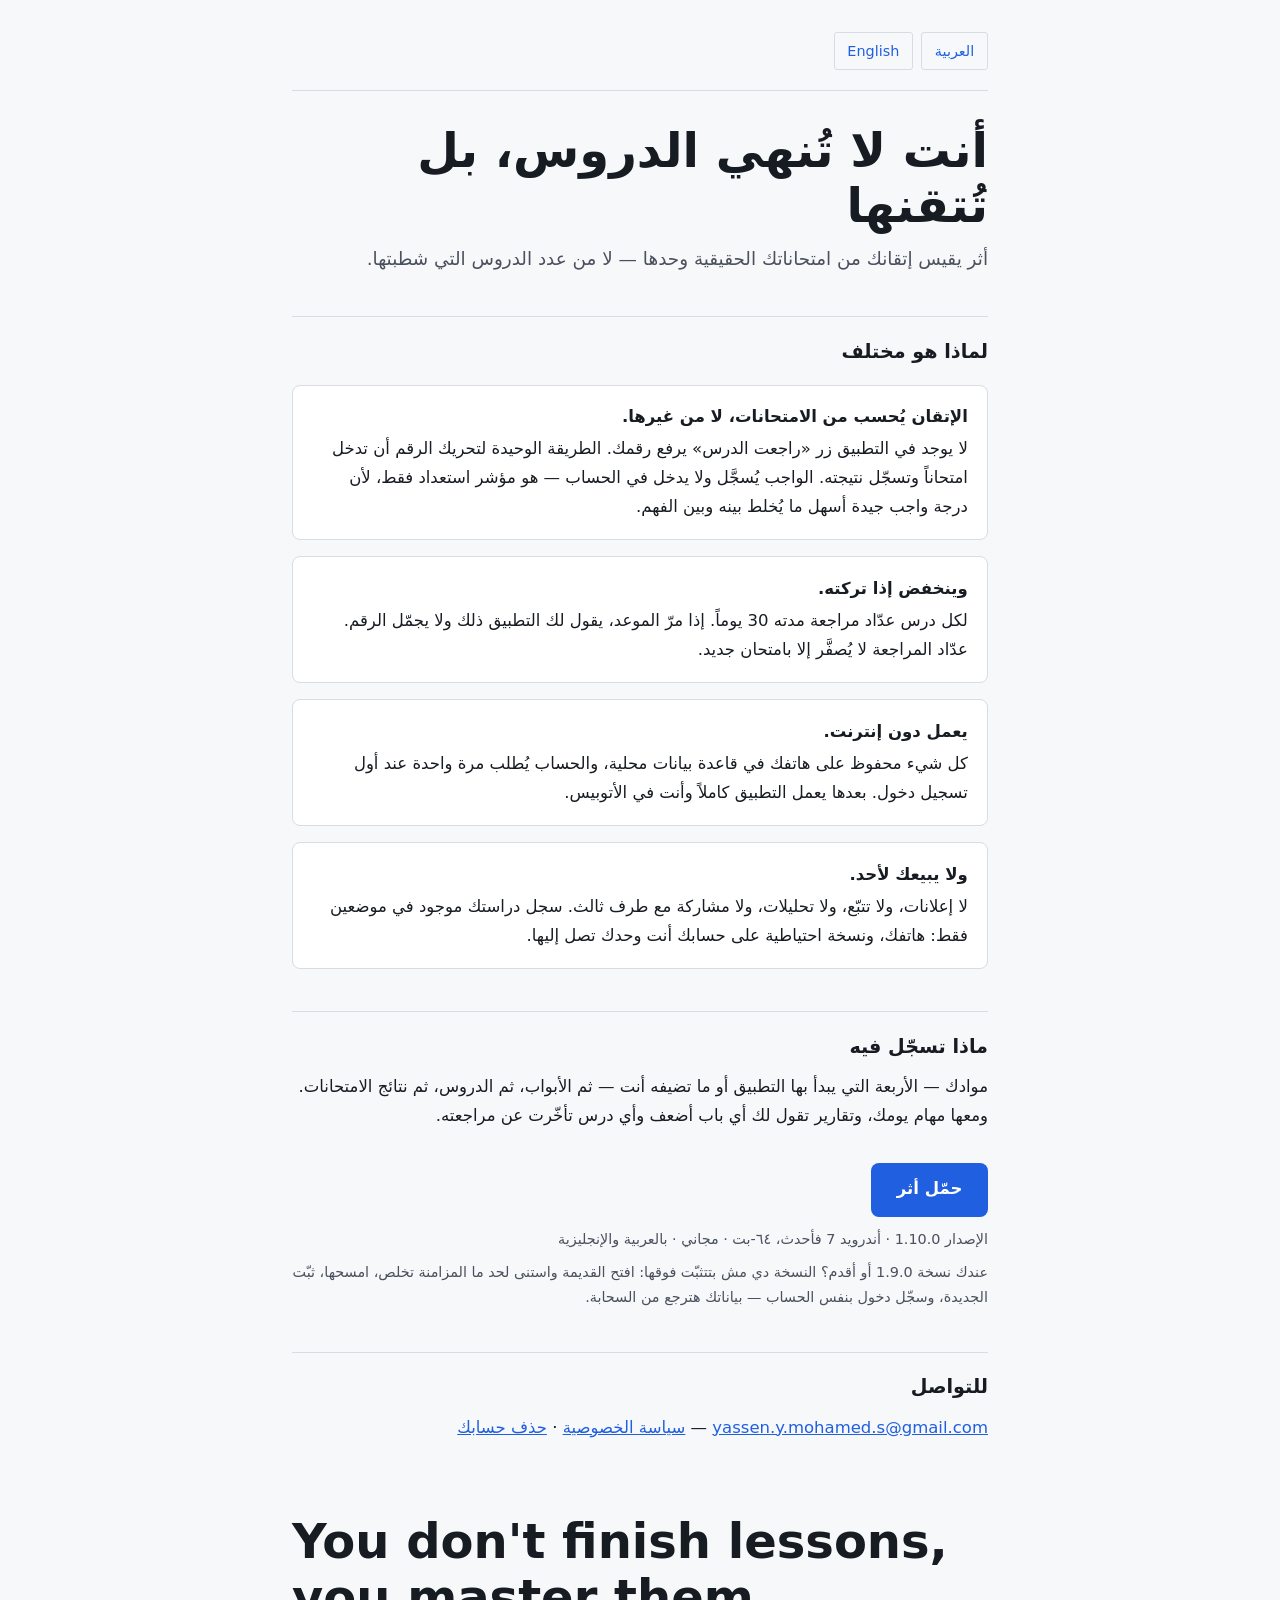
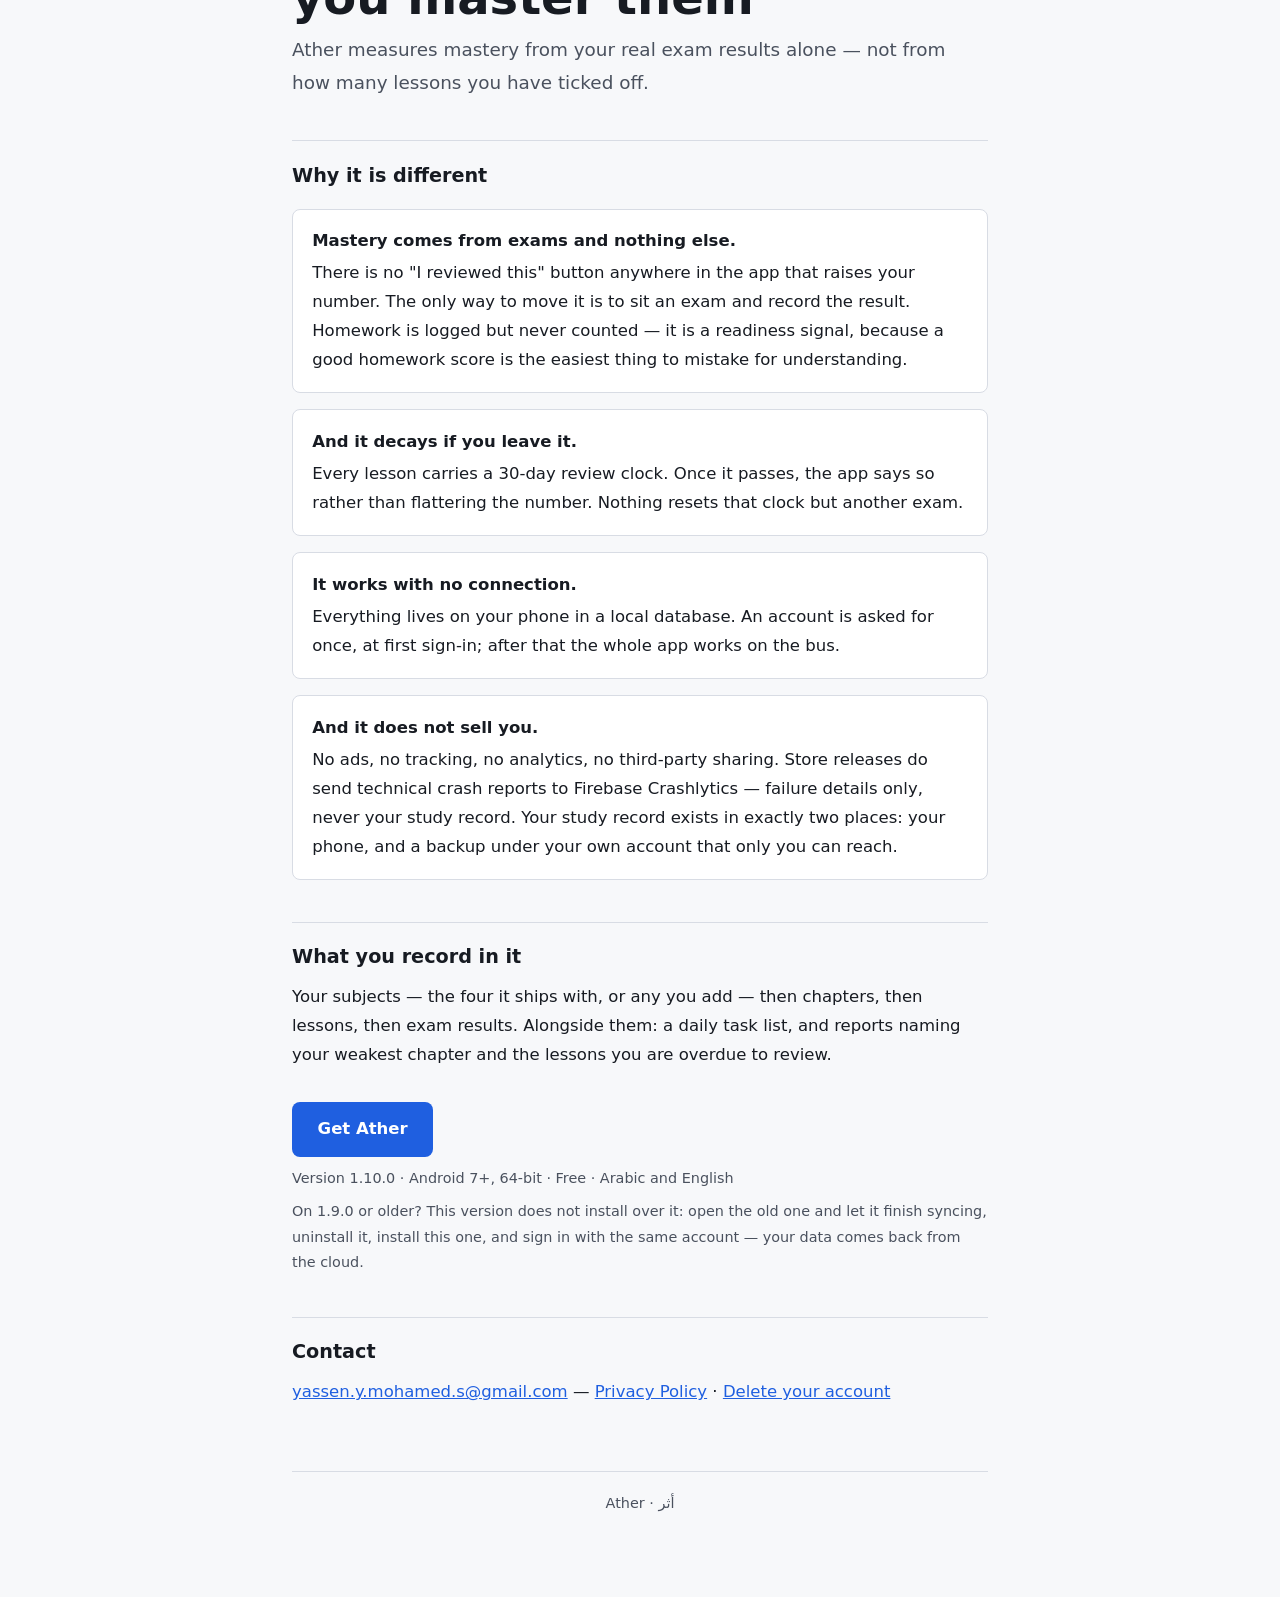
==== public/index.html @ 9147888d "site: landing page names 1.10.0 and the reinstall path from 1.9.0 The download note still said 1.7.0" ====
<!doctype html>
<html lang="ar" dir="rtl">
<head>
<meta charset="utf-8">
<meta name="viewport" content="width=device-width, initial-scale=1">
<title>أثر — لا تكتفِ بإنهاء الدرس / Ather</title>
<meta name="description" content="أثر تطبيق يقيس إتقانك من امتحاناتك الحقيقية، لا من عدد الدروس التي أنهيتها. يعمل دون إنترنت.">
<style>
  :root {
    --ground: #F7F8FA; --surface: #FFFFFF; --ink: #171B22; --ink-soft: #4A515E;
    --rule: #D8DCE4; --accent: #1F5FE0; --sunk: #EDEFF3;
  }
  @media (prefers-color-scheme: dark) {
    :root {
      --ground: #12151B; --surface: #191D25; --ink: #E9ECF2; --ink-soft: #AAB2C0;
      --rule: #2E3540; --accent: #7BA5F5; --sunk: #21262F;
    }
  }
  * { box-sizing: border-box; }
  body {
    margin: 0; background: var(--ground); color: var(--ink);
    font-family: "Segoe UI", Tahoma, system-ui, -apple-system, sans-serif;
    font-size: 16.5px; line-height: 1.75;
  }
  .wrap { max-width: 46rem; margin: 0 auto; padding: 2rem 1.25rem 5rem; }
  h1 { font-size: clamp(2rem, 7vw, 3rem); line-height: 1.15; margin: 0 0 .6rem; }
  h2 {
    font-size: 1.2rem; margin: 2.6rem 0 .6rem; padding-top: 1.1rem;
    border-top: 1px solid var(--rule);
  }
  p, li { margin: .5rem 0; }
  .lede { font-size: 1.15rem; color: var(--ink-soft); margin-bottom: 2rem; }
  .langbar {
    display: flex; gap: .5rem; margin-bottom: 2rem; padding-bottom: 1.2rem;
    border-bottom: 1px solid var(--rule);
  }
  .langbar a {
    padding: .35rem .8rem; border: 1px solid var(--rule); border-radius: 3px;
    text-decoration: none; color: var(--accent); font-size: .9rem;
  }
  .claim {
    background: var(--surface); border: 1px solid var(--rule); border-radius: 8px;
    padding: 1.1rem 1.2rem; margin: 1rem 0;
  }
  .claim strong { display: block; margin-bottom: .2rem; }
  .cta {
    display: inline-block; margin: 1.5rem 0 .4rem; padding: .8rem 1.6rem;
    background: var(--accent); color: #fff; text-decoration: none;
    border-radius: 8px; font-weight: 600;
  }
  .cta-note { color: var(--ink-soft); font-size: .9rem; margin-top: .2rem; }
  section[lang="en"] { direction: ltr; text-align: left; margin-top: 4.5rem; }
  a { color: var(--accent); }
  footer {
    margin-top: 4rem; padding-top: 1.2rem; border-top: 1px solid var(--rule);
    color: var(--ink-soft); font-size: .9rem; text-align: center;
  }
</style>
</head>
<body>
<div class="wrap">

<nav class="langbar">
  <a href="#ar">العربية</a>
  <a href="#en">English</a>
</nav>

<section id="ar" lang="ar" dir="rtl">

<h1>أنت لا تُنهي الدروس، بل تُتقنها</h1>
<p class="lede">
  أثر يقيس إتقانك من امتحاناتك الحقيقية وحدها — لا من عدد الدروس التي شطبتها.
</p>

<h2>لماذا هو مختلف</h2>

<div class="claim">
  <strong>الإتقان يُحسب من الامتحانات، لا من غيرها.</strong>
  لا يوجد في التطبيق زر «راجعت الدرس» يرفع رقمك. الطريقة الوحيدة لتحريك الرقم أن
  تدخل امتحاناً وتسجّل نتيجته. الواجب يُسجَّل ولا يدخل في الحساب — هو مؤشر استعداد
  فقط، لأن درجة واجب جيدة أسهل ما يُخلط بينه وبين الفهم.
</div>

<div class="claim">
  <strong>وينخفض إذا تركته.</strong>
  لكل درس عدّاد مراجعة مدته 30 يوماً. إذا مرّ الموعد، يقول لك التطبيق ذلك ولا يجمّل
  الرقم. عدّاد المراجعة لا يُصفَّر إلا بامتحان جديد.
</div>

<div class="claim">
  <strong>يعمل دون إنترنت.</strong>
  كل شيء محفوظ على هاتفك في قاعدة بيانات محلية، والحساب يُطلب مرة واحدة عند أول
  تسجيل دخول. بعدها يعمل التطبيق كاملاً وأنت في الأتوبيس.
</div>

<div class="claim">
  <strong>ولا يبيعك لأحد.</strong>
  لا إعلانات، ولا تتبّع، ولا تحليلات، ولا مشاركة مع طرف ثالث. سجل دراستك موجود في
  موضعين فقط: هاتفك، ونسخة احتياطية على حسابك أنت وحدك تصل إليها.
</div>

<h2>ماذا تسجّل فيه</h2>
<p>
  موادك — الأربعة التي يبدأ بها التطبيق أو ما تضيفه أنت — ثم الأبواب، ثم الدروس،
  ثم نتائج الامتحانات. ومعها مهام يومك، وتقارير تقول لك أي باب أضعف وأي درس تأخّرت
  عن مراجعته.
</p>

<a class="cta" href="./ather-latest.apk">حمّل أثر</a>
<p class="cta-note">الإصدار 1.10.0 · أندرويد 7 فأحدث، ٦٤-بت · مجاني · بالعربية والإنجليزية</p>
<p class="cta-note">عندك نسخة 1.9.0 أو أقدم؟ النسخة دي مش بتتثبّت فوقها: افتح القديمة واستنى لحد ما
  المزامنة تخلص، امسحها، ثبّت الجديدة، وسجّل دخول بنفس الحساب — بياناتك هترجع من السحابة.</p>

<h2>للتواصل</h2>
<p>
  <a href="mailto:yassen.y.mohamed.s@gmail.com">yassen.y.mohamed.s@gmail.com</a> —
  <a href="./privacy.html">سياسة الخصوصية</a> ·
  <a href="./account-deletion.html">حذف حسابك</a>
</p>

</section>

<section id="en" lang="en" dir="ltr">

<h1>You don't finish lessons, you master them</h1>
<p class="lede">
  Ather measures mastery from your real exam results alone — not from how many
  lessons you have ticked off.
</p>

<h2>Why it is different</h2>

<div class="claim">
  <strong>Mastery comes from exams and nothing else.</strong>
  There is no "I reviewed this" button anywhere in the app that raises your number.
  The only way to move it is to sit an exam and record the result. Homework is
  logged but never counted — it is a readiness signal, because a good homework
  score is the easiest thing to mistake for understanding.
</div>

<div class="claim">
  <strong>And it decays if you leave it.</strong>
  Every lesson carries a 30-day review clock. Once it passes, the app says so
  rather than flattering the number. Nothing resets that clock but another exam.
</div>

<div class="claim">
  <strong>It works with no connection.</strong>
  Everything lives on your phone in a local database. An account is asked for once,
  at first sign-in; after that the whole app works on the bus.
</div>

<div class="claim">
  <strong>And it does not sell you.</strong>
  No ads, no tracking, no analytics, no third-party sharing. Store releases do
  send technical crash reports to Firebase Crashlytics — failure details only,
  never your study record. Your study record exists in exactly two places: your
  phone, and a backup under your own account that only you can reach.
</div>

<h2>What you record in it</h2>
<p>
  Your subjects — the four it ships with, or any you add — then chapters, then
  lessons, then exam results. Alongside them: a daily task list, and reports naming
  your weakest chapter and the lessons you are overdue to review.
</p>

<a class="cta" href="./ather-latest.apk">Get Ather</a>
<p class="cta-note">Version 1.10.0 · Android 7+, 64-bit · Free · Arabic and English</p>
<p class="cta-note">On 1.9.0 or older? This version does not install over it: open the old one and
  let it finish syncing, uninstall it, install this one, and sign in with the same account —
  your data comes back from the cloud.</p>

<h2>Contact</h2>
<p>
  <a href="mailto:yassen.y.mohamed.s@gmail.com">yassen.y.mohamed.s@gmail.com</a> —
  <a href="./privacy.html">Privacy Policy</a> ·
  <a href="./account-deletion.html">Delete your account</a>
</p>

</section>

<footer>
  أثر · Ather
</footer>

</div>
</body>
</html>
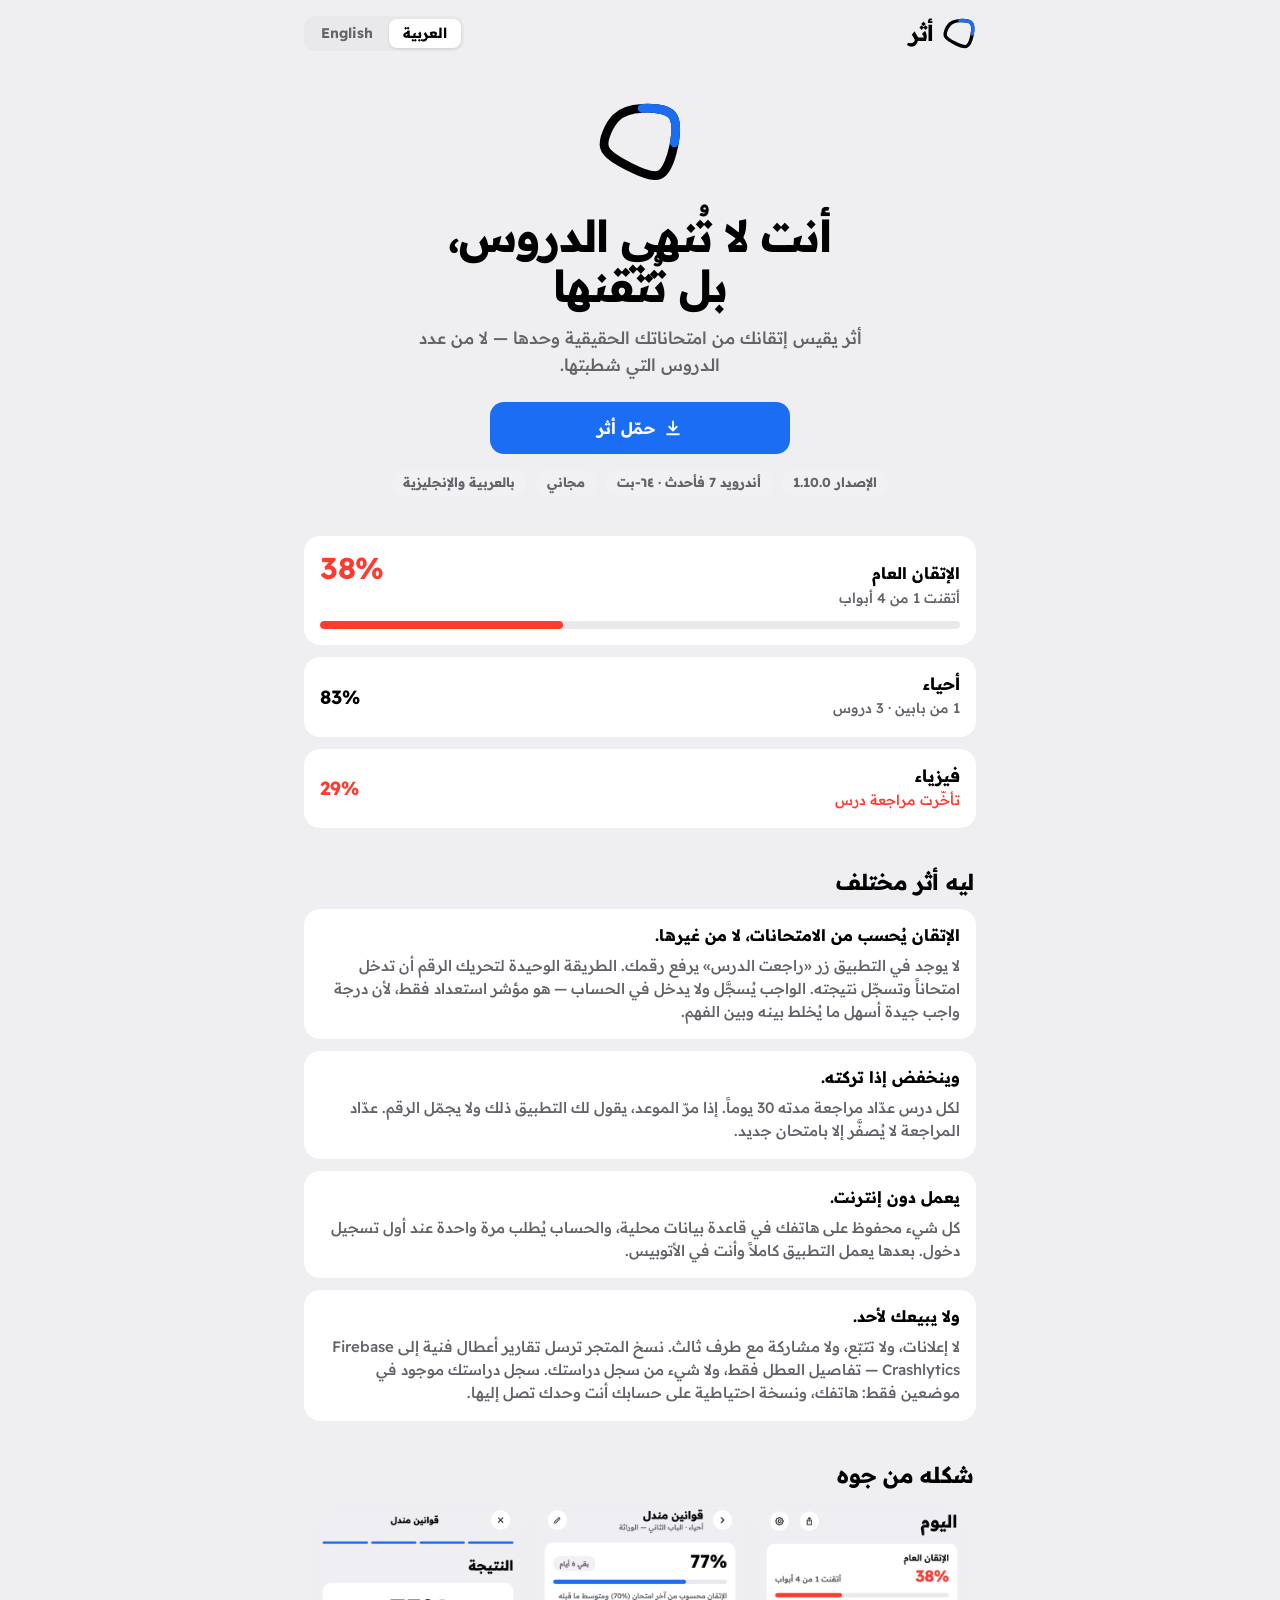
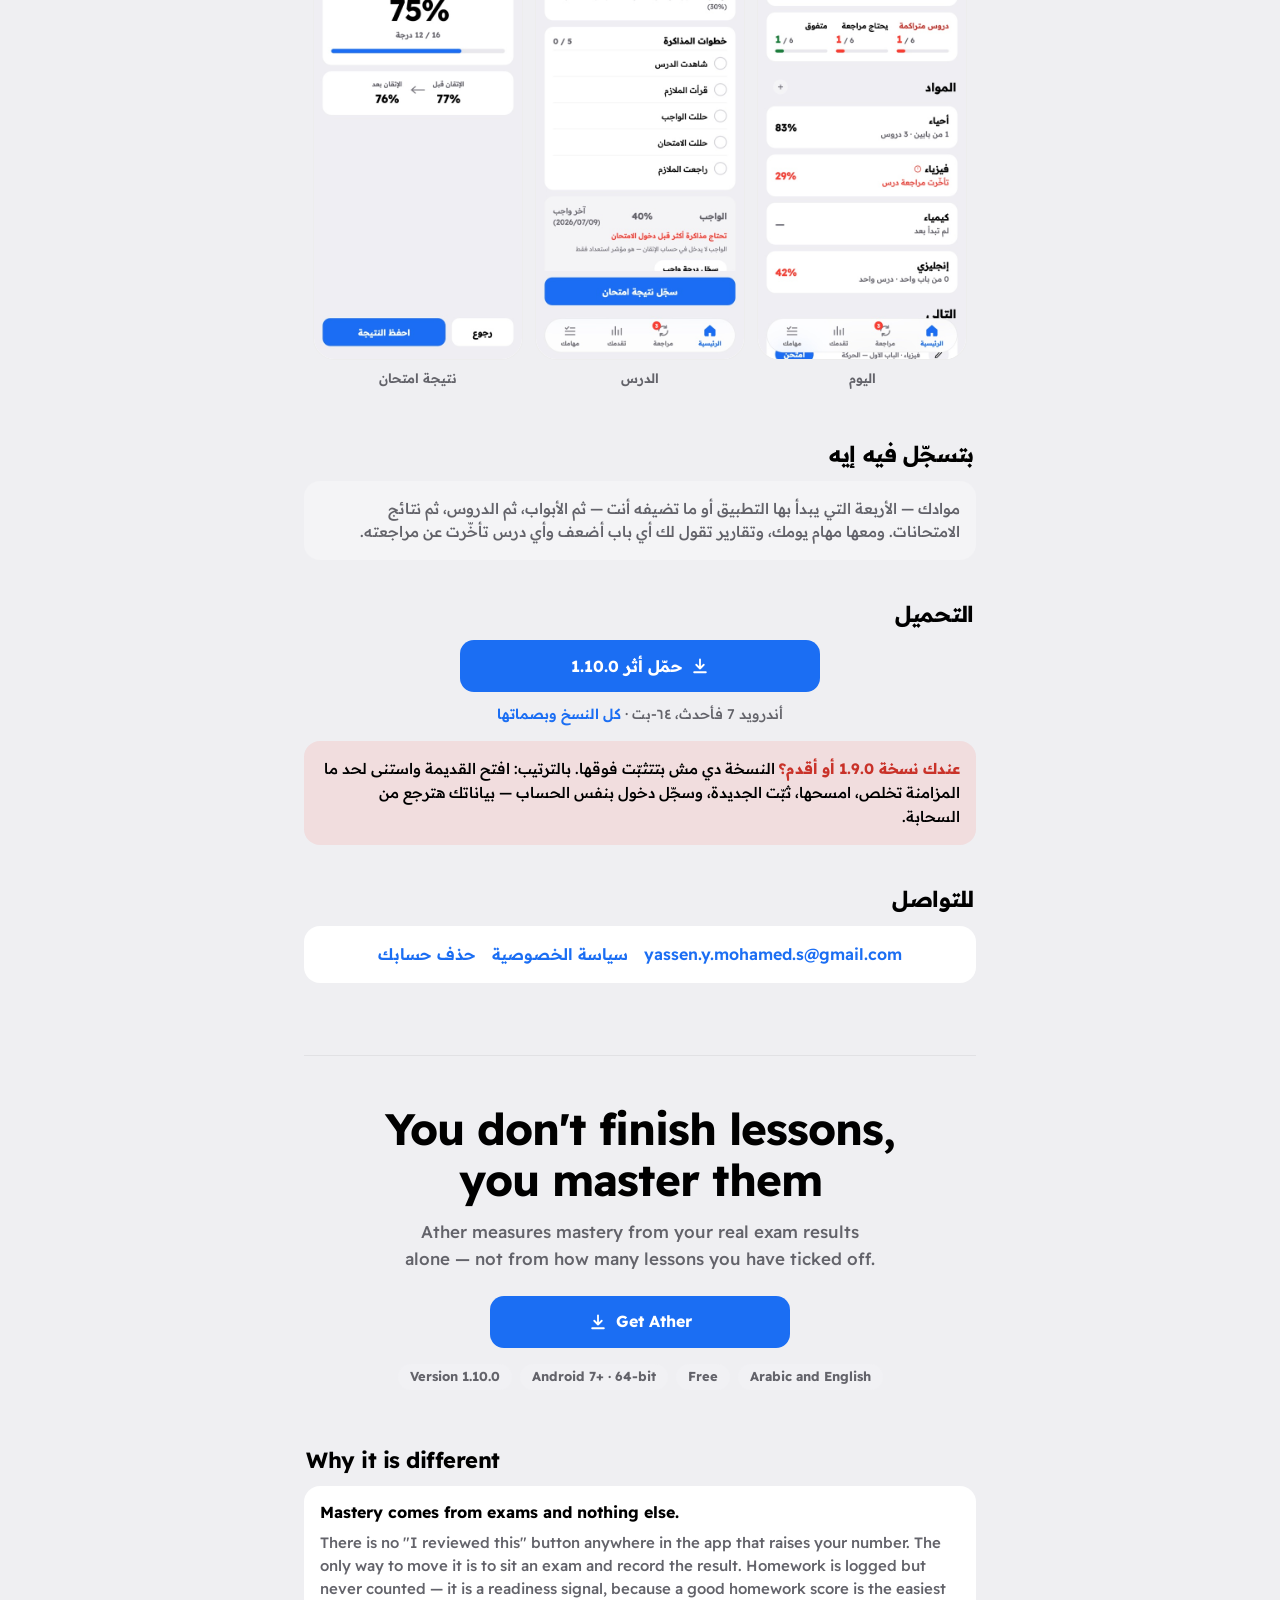
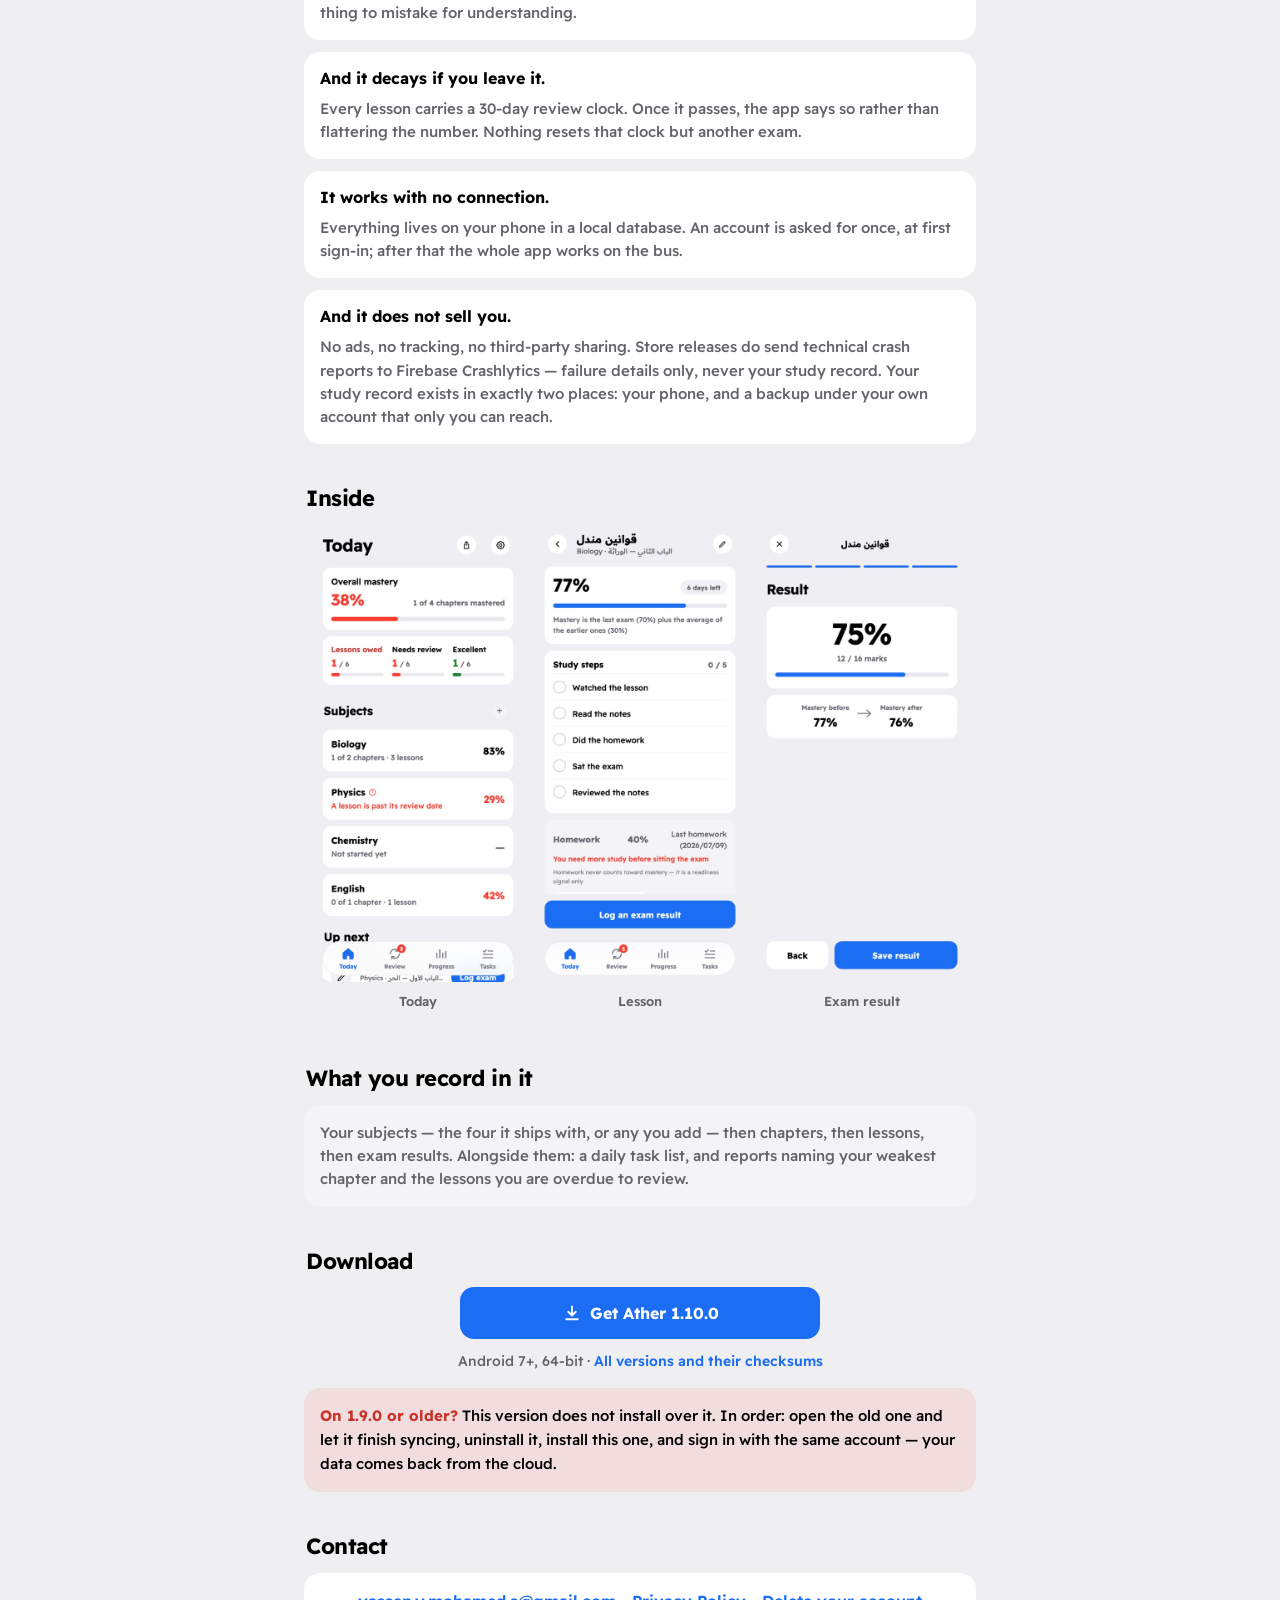
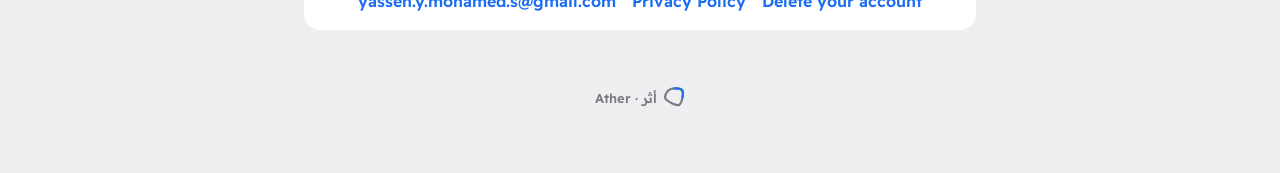
==== commit 1c177852: "site: rebuild the three pages on the app's own design system public/assets/ather.css transcribes the" ====
--- a/public/index.html
+++ b/public/index.html
@@ -2,186 +2,232 @@
 <html lang="ar" dir="rtl">
 <head>
 <meta charset="utf-8">
-<meta name="viewport" content="width=device-width, initial-scale=1">
-<title>أثر — لا تكتفِ بإنهاء الدرس / Ather</title>
+<meta name="viewport" content="width=device-width, initial-scale=1, viewport-fit=cover">
+<title>أثر — أنت لا تُنهي الدروس، بل تُتقنها / Ather</title>
 <meta name="description" content="أثر تطبيق يقيس إتقانك من امتحاناتك الحقيقية، لا من عدد الدروس التي أنهيتها. يعمل دون إنترنت.">
-<style>
-  :root {
-    --ground: #F7F8FA; --surface: #FFFFFF; --ink: #171B22; --ink-soft: #4A515E;
-    --rule: #D8DCE4; --accent: #1F5FE0; --sunk: #EDEFF3;
-  }
-  @media (prefers-color-scheme: dark) {
-    :root {
-      --ground: #12151B; --surface: #191D25; --ink: #E9ECF2; --ink-soft: #AAB2C0;
-      --rule: #2E3540; --accent: #7BA5F5; --sunk: #21262F;
-    }
-  }
-  * { box-sizing: border-box; }
-  body {
-    margin: 0; background: var(--ground); color: var(--ink);
-    font-family: "Segoe UI", Tahoma, system-ui, -apple-system, sans-serif;
-    font-size: 16.5px; line-height: 1.75;
-  }
-  .wrap { max-width: 46rem; margin: 0 auto; padding: 2rem 1.25rem 5rem; }
-  h1 { font-size: clamp(2rem, 7vw, 3rem); line-height: 1.15; margin: 0 0 .6rem; }
-  h2 {
-    font-size: 1.2rem; margin: 2.6rem 0 .6rem; padding-top: 1.1rem;
-    border-top: 1px solid var(--rule);
-  }
-  p, li { margin: .5rem 0; }
-  .lede { font-size: 1.15rem; color: var(--ink-soft); margin-bottom: 2rem; }
-  .langbar {
-    display: flex; gap: .5rem; margin-bottom: 2rem; padding-bottom: 1.2rem;
-    border-bottom: 1px solid var(--rule);
-  }
-  .langbar a {
-    padding: .35rem .8rem; border: 1px solid var(--rule); border-radius: 3px;
-    text-decoration: none; color: var(--accent); font-size: .9rem;
-  }
-  .claim {
-    background: var(--surface); border: 1px solid var(--rule); border-radius: 8px;
-    padding: 1.1rem 1.2rem; margin: 1rem 0;
-  }
-  .claim strong { display: block; margin-bottom: .2rem; }
-  .cta {
-    display: inline-block; margin: 1.5rem 0 .4rem; padding: .8rem 1.6rem;
-    background: var(--accent); color: #fff; text-decoration: none;
-    border-radius: 8px; font-weight: 600;
-  }
-  .cta-note { color: var(--ink-soft); font-size: .9rem; margin-top: .2rem; }
-  section[lang="en"] { direction: ltr; text-align: left; margin-top: 4.5rem; }
-  a { color: var(--accent); }
-  footer {
-    margin-top: 4rem; padding-top: 1.2rem; border-top: 1px solid var(--rule);
-    color: var(--ink-soft); font-size: .9rem; text-align: center;
-  }
-</style>
+<meta name="theme-color" content="#EFEFF2" media="(prefers-color-scheme: light)">
+<meta name="theme-color" content="#000000" media="(prefers-color-scheme: dark)">
+<link rel="icon" href="./assets/icon.svg" type="image/svg+xml">
+<link rel="preload" href="./assets/ReadexPro.ttf" as="font" type="font/ttf" crossorigin>
+<link rel="stylesheet" href="./assets/ather.css">
 </head>
 <body>
+
+<!-- The mark, from assets/branding/glyph-mastery.svg: the loop in the ink
+     colour, a quarter of it drawn in the accent -- mastery, partly earned. -->
+<svg width="0" height="0" style="position:absolute" aria-hidden="true">
+  <symbol id="mark" viewBox="8 16 80 76">
+    <g fill="none" stroke-width="8" stroke-linejoin="round">
+      <path stroke="currentColor" d="M50 22.48 C58.46 22.05 72.24 22.77 77.02 28.45 C81.80 34.13 80.56 47.48 78.7 56.55 C76.84 65.62 72.65 79.73 65.83 82.87 C59.01 86.01 46.14 79.54 37.78 75.37 C29.42 71.20 17.61 65.22 15.68 57.83 C13.75 50.44 20.51 36.94 26.23 31.05 C31.95 25.16 41.54 22.91 50 22.48 Z"/>
+      <path style="stroke:var(--accent)" stroke-linecap="round" pathLength="100" stroke-dasharray="27 100" d="M50 22.48 C58.46 22.05 72.24 22.77 77.02 28.45 C81.80 34.13 80.56 47.48 78.7 56.55 C76.84 65.62 72.65 79.73 65.83 82.87 C59.01 86.01 46.14 79.54 37.78 75.37 C29.42 71.20 17.61 65.22 15.68 57.83 C13.75 50.44 20.51 36.94 26.23 31.05 C31.95 25.16 41.54 22.91 50 22.48 Z"/>
+    </g>
+  </symbol>
+  <symbol id="down" viewBox="0 0 24 24">
+    <path d="M12 4v11m0 0-4.5-4.5M12 15l4.5-4.5M5 19.5h14" fill="none" stroke="currentColor" stroke-width="2.2" stroke-linecap="round" stroke-linejoin="round"/>
+  </symbol>
+</svg>
+
 <div class="wrap">
 
-<nav class="langbar">
-  <a href="#ar">العربية</a>
-  <a href="#en">English</a>
-</nav>
-
+<header class="topbar">
+  <a class="brand" href="./"><svg class="mark" aria-hidden="true"><use href="#mark"/></svg>أثر</a>
+  <nav class="seg" aria-label="اللغة / Language">
+    <a href="#ar" aria-current="true">العربية</a>
+    <a href="#en" lang="en">English</a>
+  </nav>
+</header>
+
+<!-- ============================== ARABIC ============================== -->
 <section id="ar" lang="ar" dir="rtl">
 
-<h1>أنت لا تُنهي الدروس، بل تُتقنها</h1>
-<p class="lede">
-  أثر يقيس إتقانك من امتحاناتك الحقيقية وحدها — لا من عدد الدروس التي شطبتها.
-</p>
-
-<h2>لماذا هو مختلف</h2>
-
-<div class="claim">
-  <strong>الإتقان يُحسب من الامتحانات، لا من غيرها.</strong>
-  لا يوجد في التطبيق زر «راجعت الدرس» يرفع رقمك. الطريقة الوحيدة لتحريك الرقم أن
-  تدخل امتحاناً وتسجّل نتيجته. الواجب يُسجَّل ولا يدخل في الحساب — هو مؤشر استعداد
-  فقط، لأن درجة واجب جيدة أسهل ما يُخلط بينه وبين الفهم.
-</div>
-
-<div class="claim">
-  <strong>وينخفض إذا تركته.</strong>
-  لكل درس عدّاد مراجعة مدته 30 يوماً. إذا مرّ الموعد، يقول لك التطبيق ذلك ولا يجمّل
-  الرقم. عدّاد المراجعة لا يُصفَّر إلا بامتحان جديد.
-</div>
-
-<div class="claim">
-  <strong>يعمل دون إنترنت.</strong>
-  كل شيء محفوظ على هاتفك في قاعدة بيانات محلية، والحساب يُطلب مرة واحدة عند أول
-  تسجيل دخول. بعدها يعمل التطبيق كاملاً وأنت في الأتوبيس.
-</div>
-
-<div class="claim">
-  <strong>ولا يبيعك لأحد.</strong>
-  لا إعلانات، ولا تتبّع، ولا تحليلات، ولا مشاركة مع طرف ثالث. سجل دراستك موجود في
-  موضعين فقط: هاتفك، ونسخة احتياطية على حسابك أنت وحدك تصل إليها.
-</div>
-
-<h2>ماذا تسجّل فيه</h2>
-<p>
-  موادك — الأربعة التي يبدأ بها التطبيق أو ما تضيفه أنت — ثم الأبواب، ثم الدروس،
+<div class="hero">
+  <svg class="mark rise" style="--i:0" aria-hidden="true"><use href="#mark"/></svg>
+  <h1 class="tagline rise" style="--i:1">أنت لا تُنهي الدروس،<br>بل تُتقنها</h1>
+  <p class="lede rise" style="--i:2">
+    أثر يقيس إتقانك من امتحاناتك الحقيقية وحدها — لا من عدد الدروس التي شطبتها.
+  </p>
+  <a class="btn rise" style="--i:3" href="https://github.com/Yassen0-0/ather-releases/releases/latest/download/ather-latest.apk">
+    <svg aria-hidden="true"><use href="#down"/></svg>حمّل أثر
+  </a>
+  <div class="chips rise" style="--i:4">
+    <span class="chip">الإصدار 1.10.0</span>
+    <span class="chip">أندرويد 7 فأحدث · ٦٤-بت</span>
+    <span class="chip">مجاني</span>
+    <span class="chip">بالعربية والإنجليزية</span>
+  </div>
+</div>
+
+<div class="demo rise" style="--i:5" aria-label="مثال من شاشة التطبيق الرئيسية">
+  <div class="card">
+    <div class="row">
+      <span class="label">الإتقان العام</span>
+      <span class="big weak-t">38%</span>
+    </div>
+    <div class="row"><span class="sub">أتقنت 1 من 4 أبواب</span></div>
+    <div class="bar weak" role="img" aria-label="38%"><i style="--v:38%"></i></div>
+  </div>
+  <div class="card subject">
+    <div><b>أحياء</b><span class="sub">1 من بابين · 3 دروس</span></div>
+    <span class="pct">83%</span>
+  </div>
+  <div class="card subject">
+    <div><b>فيزياء</b><span class="sub weak-t">تأخّرت مراجعة درس</span></div>
+    <span class="pct weak-t">29%</span>
+  </div>
+</div>
+
+<h2>ليه أثر مختلف</h2>
+
+<div class="stack">
+  <div class="card rise" style="--i:0">
+    <span class="card-title">الإتقان يُحسب من الامتحانات، لا من غيرها.</span>
+    <p>لا يوجد في التطبيق زر «راجعت الدرس» يرفع رقمك. الطريقة الوحيدة لتحريك الرقم أن
+    تدخل امتحاناً وتسجّل نتيجته. الواجب يُسجَّل ولا يدخل في الحساب — هو مؤشر استعداد
+    فقط، لأن درجة واجب جيدة أسهل ما يُخلط بينه وبين الفهم.</p>
+  </div>
+  <div class="card rise" style="--i:1">
+    <span class="card-title">وينخفض إذا تركته.</span>
+    <p>لكل درس عدّاد مراجعة مدته 30 يوماً. إذا مرّ الموعد، يقول لك التطبيق ذلك ولا يجمّل
+    الرقم. عدّاد المراجعة لا يُصفَّر إلا بامتحان جديد.</p>
+  </div>
+  <div class="card rise" style="--i:2">
+    <span class="card-title">يعمل دون إنترنت.</span>
+    <p>كل شيء محفوظ على هاتفك في قاعدة بيانات محلية، والحساب يُطلب مرة واحدة عند أول
+    تسجيل دخول. بعدها يعمل التطبيق كاملاً وأنت في الأتوبيس.</p>
+  </div>
+  <div class="card rise" style="--i:3">
+    <span class="card-title">ولا يبيعك لأحد.</span>
+    <p>لا إعلانات، ولا تتبّع، ولا مشاركة مع طرف ثالث. نسخ المتجر ترسل تقارير أعطال فنية
+    إلى Firebase Crashlytics — تفاصيل العطل فقط، ولا شيء من سجل دراستك. سجل دراستك موجود
+    في موضعين فقط: هاتفك، ونسخة احتياطية على حسابك أنت وحدك تصل إليها.</p>
+  </div>
+</div>
+
+<h2>شكله من جوه</h2>
+<div class="screens">
+  <figure><img src="./assets/screens/ar-today.jpg" width="499" height="1080" loading="lazy" alt="الشاشة الرئيسية: الإتقان العام وقائمة المواد"><figcaption>اليوم</figcaption></figure>
+  <figure><img src="./assets/screens/ar-lesson.jpg" width="499" height="1080" loading="lazy" alt="شاشة الدرس: نسبة الإتقان وخطوات المذاكرة"><figcaption>الدرس</figcaption></figure>
+  <figure><img src="./assets/screens/ar-result.jpg" width="499" height="1080" loading="lazy" alt="نتيجة امتحان: 75% والإتقان قبل وبعد"><figcaption>نتيجة امتحان</figcaption></figure>
+</div>
+
+<h2>بتسجّل فيه إيه</h2>
+<div class="card muted">
+  <p>موادك — الأربعة التي يبدأ بها التطبيق أو ما تضيفه أنت — ثم الأبواب، ثم الدروس،
   ثم نتائج الامتحانات. ومعها مهام يومك، وتقارير تقول لك أي باب أضعف وأي درس تأخّرت
-  عن مراجعته.
-</p>
-
-<a class="cta" href="./ather-latest.apk">حمّل أثر</a>
-<p class="cta-note">الإصدار 1.10.0 · أندرويد 7 فأحدث، ٦٤-بت · مجاني · بالعربية والإنجليزية</p>
-<p class="cta-note">عندك نسخة 1.9.0 أو أقدم؟ النسخة دي مش بتتثبّت فوقها: افتح القديمة واستنى لحد ما
-  المزامنة تخلص، امسحها، ثبّت الجديدة، وسجّل دخول بنفس الحساب — بياناتك هترجع من السحابة.</p>
+  عن مراجعته.</p>
+</div>
+
+<h2>التحميل</h2>
+<div class="download">
+  <a class="btn" href="https://github.com/Yassen0-0/ather-releases/releases/latest/download/ather-latest.apk">
+    <svg aria-hidden="true"><use href="#down"/></svg>حمّل أثر 1.10.0
+  </a>
+  <p class="secondary">أندرويد 7 فأحدث، ٦٤-بت · <a href="https://github.com/Yassen0-0/ather-releases/releases">كل النسخ وبصماتها</a></p>
+</div>
+
+<div class="warn">
+  <strong>عندك نسخة 1.9.0 أو أقدم؟</strong> النسخة دي مش بتتثبّت فوقها. بالترتيب:
+  افتح القديمة واستنى لحد ما المزامنة تخلص، امسحها، ثبّت الجديدة، وسجّل دخول بنفس
+  الحساب — بياناتك هترجع من السحابة.
+</div>
 
 <h2>للتواصل</h2>
-<p>
-  <a href="mailto:yassen.y.mohamed.s@gmail.com">yassen.y.mohamed.s@gmail.com</a> —
-  <a href="./privacy.html">سياسة الخصوصية</a> ·
-  <a href="./account-deletion.html">حذف حسابك</a>
-</p>
+<div class="card links">
+  <a href="mailto:yassen.y.mohamed.s@gmail.com">yassen.y.mohamed.s@gmail.com</a>
+  <a href="./privacy">سياسة الخصوصية</a>
+  <a href="./account-deletion">حذف حسابك</a>
+</div>
 
 </section>
 
+<!-- ============================== ENGLISH ============================= -->
 <section id="en" lang="en" dir="ltr">
 
-<h1>You don't finish lessons, you master them</h1>
-<p class="lede">
-  Ather measures mastery from your real exam results alone — not from how many
-  lessons you have ticked off.
-</p>
+<div class="hero">
+  <h1 class="tagline">You don't finish lessons,<br>you master them</h1>
+  <p class="lede">
+    Ather measures mastery from your real exam results alone — not from how many
+    lessons you have ticked off.
+  </p>
+  <a class="btn" href="https://github.com/Yassen0-0/ather-releases/releases/latest/download/ather-latest.apk">
+    <svg aria-hidden="true"><use href="#down"/></svg>Get Ather
+  </a>
+  <div class="chips">
+    <span class="chip">Version 1.10.0</span>
+    <span class="chip">Android 7+ · 64-bit</span>
+    <span class="chip">Free</span>
+    <span class="chip">Arabic and English</span>
+  </div>
+</div>
 
 <h2>Why it is different</h2>
 
-<div class="claim">
-  <strong>Mastery comes from exams and nothing else.</strong>
-  There is no "I reviewed this" button anywhere in the app that raises your number.
-  The only way to move it is to sit an exam and record the result. Homework is
-  logged but never counted — it is a readiness signal, because a good homework
-  score is the easiest thing to mistake for understanding.
-</div>
-
-<div class="claim">
-  <strong>And it decays if you leave it.</strong>
-  Every lesson carries a 30-day review clock. Once it passes, the app says so
-  rather than flattering the number. Nothing resets that clock but another exam.
-</div>
-
-<div class="claim">
-  <strong>It works with no connection.</strong>
-  Everything lives on your phone in a local database. An account is asked for once,
-  at first sign-in; after that the whole app works on the bus.
-</div>
-
-<div class="claim">
-  <strong>And it does not sell you.</strong>
-  No ads, no tracking, no analytics, no third-party sharing. Store releases do
-  send technical crash reports to Firebase Crashlytics — failure details only,
-  never your study record. Your study record exists in exactly two places: your
-  phone, and a backup under your own account that only you can reach.
+<div class="stack">
+  <div class="card">
+    <span class="card-title">Mastery comes from exams and nothing else.</span>
+    <p>There is no "I reviewed this" button anywhere in the app that raises your number.
+    The only way to move it is to sit an exam and record the result. Homework is
+    logged but never counted — it is a readiness signal, because a good homework
+    score is the easiest thing to mistake for understanding.</p>
+  </div>
+  <div class="card">
+    <span class="card-title">And it decays if you leave it.</span>
+    <p>Every lesson carries a 30-day review clock. Once it passes, the app says so
+    rather than flattering the number. Nothing resets that clock but another exam.</p>
+  </div>
+  <div class="card">
+    <span class="card-title">It works with no connection.</span>
+    <p>Everything lives on your phone in a local database. An account is asked for once,
+    at first sign-in; after that the whole app works on the bus.</p>
+  </div>
+  <div class="card">
+    <span class="card-title">And it does not sell you.</span>
+    <p>No ads, no tracking, no third-party sharing. Store releases do send technical
+    crash reports to Firebase Crashlytics — failure details only, never your study
+    record. Your study record exists in exactly two places: your phone, and a backup
+    under your own account that only you can reach.</p>
+  </div>
+</div>
+
+<h2>Inside</h2>
+<div class="screens">
+  <figure><img src="./assets/screens/en-today.jpg" width="499" height="1080" loading="lazy" alt="Today: overall mastery and the subject list"><figcaption>Today</figcaption></figure>
+  <figure><img src="./assets/screens/en-lesson.jpg" width="499" height="1080" loading="lazy" alt="A lesson: mastery and study steps"><figcaption>Lesson</figcaption></figure>
+  <figure><img src="./assets/screens/en-result.jpg" width="499" height="1080" loading="lazy" alt="An exam result: 75% with mastery before and after"><figcaption>Exam result</figcaption></figure>
 </div>
 
 <h2>What you record in it</h2>
-<p>
-  Your subjects — the four it ships with, or any you add — then chapters, then
+<div class="card muted">
+  <p>Your subjects — the four it ships with, or any you add — then chapters, then
   lessons, then exam results. Alongside them: a daily task list, and reports naming
-  your weakest chapter and the lessons you are overdue to review.
-</p>
-
-<a class="cta" href="./ather-latest.apk">Get Ather</a>
-<p class="cta-note">Version 1.10.0 · Android 7+, 64-bit · Free · Arabic and English</p>
-<p class="cta-note">On 1.9.0 or older? This version does not install over it: open the old one and
-  let it finish syncing, uninstall it, install this one, and sign in with the same account —
-  your data comes back from the cloud.</p>
+  your weakest chapter and the lessons you are overdue to review.</p>
+</div>
+
+<h2>Download</h2>
+<div class="download">
+  <a class="btn" href="https://github.com/Yassen0-0/ather-releases/releases/latest/download/ather-latest.apk">
+    <svg aria-hidden="true"><use href="#down"/></svg>Get Ather 1.10.0
+  </a>
+  <p class="secondary">Android 7+, 64-bit · <a href="https://github.com/Yassen0-0/ather-releases/releases">All versions and their checksums</a></p>
+</div>
+
+<div class="warn">
+  <strong>On 1.9.0 or older?</strong> This version does not install over it. In order:
+  open the old one and let it finish syncing, uninstall it, install this one, and sign in
+  with the same account — your data comes back from the cloud.
+</div>
 
 <h2>Contact</h2>
-<p>
-  <a href="mailto:yassen.y.mohamed.s@gmail.com">yassen.y.mohamed.s@gmail.com</a> —
-  <a href="./privacy.html">Privacy Policy</a> ·
-  <a href="./account-deletion.html">Delete your account</a>
-</p>
+<div class="card links">
+  <a href="mailto:yassen.y.mohamed.s@gmail.com">yassen.y.mohamed.s@gmail.com</a>
+  <a href="./privacy">Privacy Policy</a>
+  <a href="./account-deletion">Delete your account</a>
+</div>
 
 </section>
 
 <footer>
-  أثر · Ather
+  <svg class="mark" aria-hidden="true"><use href="#mark"/></svg>أثر · Ather
 </footer>
 
 </div>
--- a/public/assets/ather.css
+++ b/public/assets/ather.css
@@ -0,0 +1,433 @@
+/*
+ * Ather's design system, transcribed for the web.
+ *
+ * Every value here is copied from the app, not approximated. When the app's
+ * tokens move, these move with them -- a site that looks like a different
+ * product is a site nobody trusts to describe this one.
+ *
+ *   colours     lib/core/theme/app_colors.dart     (AppColors.light / .dark)
+ *   type        lib/core/theme/app_typography.dart (ReadexPro, wght axis, tabular figures)
+ *   spacing     lib/core/theme/app_spacing.dart    (AppSpacing, AppRadius, AppSizes)
+ *   motion      lib/core/theme/app_spacing.dart    (AppMotion curves and durations)
+ *   mark        assets/branding/glyph-mastery.svg
+ */
+
+@font-face {
+  font-family: "ReadexPro";
+  src: url("./ReadexPro.ttf") format("truetype");
+  font-weight: 200 700;
+  font-display: swap;
+}
+
+/* ---- AppColors.light ---------------------------------------------------- */
+:root {
+  color-scheme: light dark;
+
+  --page: #EFEFF2;
+  --card: #FFFFFF;
+  --muted: #F4F4F6;
+  --fill: #F1F1F4;
+  --track: #E9E9EC;
+  --text: #000000;
+  --text-2: #63636A;
+  --text-3: #7A7A80;
+  --primary: #000000;
+  --on-primary: #FFFFFF;
+  --accent: #1B6EF3;
+  --on-accent: #FFFFFF;
+  --accent-soft: rgba(27, 110, 243, .12);
+  --wrong: #FF3B30;
+  --wrong-tint: rgba(255, 59, 48, .10);
+  --wrong-text: #C93229;
+  --right: #34C759;
+  --right-text: #1B7F3B;
+  --divider: rgba(0, 0, 0, .06);
+  --glass-border: rgba(0, 0, 0, .07);
+
+  /* AppSpacing */
+  --s-xxs: 4px; --s-xs: 8px; --s-md: 12px; --s-xl: 16px; --s-xxl: 20px; --s-xxxl: 24px;
+  --text-gap: 6px;
+  --page-margin: 16px;
+  --card-padding: 16px;
+  --list-gap: 12px;
+
+  /* AppRadius */
+  --r-card: 16px; --r-button: 14px; --r-input: 12px; --r-segment: 8px;
+  --r-sheet: 22px; --r-pill: 999px;
+
+  /* AppSizes */
+  --primary-button: 52px;
+  --header-button: 36px;
+  --bar-track: 8px;
+
+  /* AppMotion */
+  --ease-standard: cubic-bezier(.23, 1, .32, 1);
+  --ease-press: cubic-bezier(.34, 1.4, .64, 1);
+  --enter: 260ms;
+  --enter-rise: 12px;
+  --stagger: 40ms;
+  --press: 140ms;
+}
+
+/* ---- AppColors.dark ----------------------------------------------------- */
+@media (prefers-color-scheme: dark) {
+  :root {
+    --page: #000000;
+    --card: #1C1C1E;
+    --muted: #161618;
+    --fill: #2A2A2E;
+    --track: #2C2C2E;
+    --text: #FFFFFF;
+    --text-2: #A1A1A8;
+    --text-3: #88888E;
+    --primary: #FFFFFF;
+    --on-primary: #000000;
+    --accent: #4D9BFF;
+    --on-accent: #04203F;
+    --accent-soft: rgba(77, 155, 255, .18);
+    --wrong-tint: rgba(255, 59, 48, .15);
+    --wrong-text: #FF3B30;
+    --right-text: #34C759;
+    --divider: rgba(255, 255, 255, .08);
+    --glass-border: rgba(255, 255, 255, .10);
+  }
+}
+
+/* ---- Base --------------------------------------------------------------- */
+*, *::before, *::after { box-sizing: border-box; }
+
+html { -webkit-text-size-adjust: 100%; scroll-behavior: smooth; }
+
+body {
+  margin: 0;
+  background: var(--page);
+  color: var(--text);
+  font-family: "ReadexPro", system-ui, -apple-system, "Segoe UI", Tahoma, sans-serif;
+  /* AppTypography.body is 15/1.5 medium. Pages here are read end to end, so
+     one step up for long prose -- same weight, same family. */
+  font-size: 16px;
+  font-weight: 500;
+  line-height: 1.6;
+  /* The app sets tabular figures on every style (AppTypography._tabular). */
+  font-feature-settings: "tnum" 1;
+  -webkit-font-smoothing: antialiased;
+  text-rendering: optimizeLegibility;
+}
+
+.wrap {
+  max-width: 44rem;
+  margin: 0 auto;
+  padding: var(--s-xl) var(--page-margin) 64px;
+}
+
+a { color: var(--accent); text-decoration: none; font-weight: 600; }
+a:hover { text-decoration: underline; text-underline-offset: 3px; }
+a:focus-visible, .btn:focus-visible, .seg a:focus-visible {
+  outline: 2px solid var(--accent);
+  outline-offset: 2px;
+  border-radius: var(--r-segment);
+}
+
+p, li { margin: var(--s-xs) 0; }
+strong { font-weight: 700; }
+
+/* AppTypography: lockWordmark 38 · today 32 · sectionTitle 22 · cardTitle 16 */
+h1 {
+  font-size: clamp(30px, 8vw, 38px);
+  font-weight: 700;
+  letter-spacing: -.6px;
+  line-height: 1.15;
+  margin: 0 0 var(--s-xs);
+}
+h2 {
+  font-size: 22px;
+  font-weight: 700;
+  letter-spacing: -.3px;
+  line-height: 1.3;
+  margin: 40px 2px var(--s-md);   /* SectionTitle: opticalInset 2 */
+}
+h3 {
+  font-size: 17px;                 /* rowTitle */
+  font-weight: 700;
+  line-height: 1.3;
+  margin: var(--s-xxxl) 0 var(--s-xxs);
+}
+[lang="en"] h1, [lang="en"] h2 { letter-spacing: -.5px; }
+
+.secondary { color: var(--text-2); font-size: 14px; line-height: 1.5; }
+.meta { color: var(--text-2); font-size: 14px; line-height: 1.6; margin-bottom: var(--s-xxxl); }
+
+code {
+  background: var(--fill);
+  border-radius: 6px;
+  padding: .1em .4em;
+  font-family: ui-monospace, "SF Mono", Menlo, monospace;
+  font-size: .86em;
+  font-weight: 500;
+}
+
+/* ---- Brand bar ----------------------------------------------------------- */
+.topbar {
+  display: flex;
+  align-items: center;
+  justify-content: space-between;
+  gap: var(--s-md);
+  margin-bottom: var(--s-xxxl);
+}
+.brand {
+  display: inline-flex;
+  align-items: center;
+  gap: var(--s-xs);
+  color: var(--text);
+  font-size: 22px;
+  font-weight: 700;
+  letter-spacing: -.3px;
+}
+.brand:hover { text-decoration: none; }
+.mark { width: 34px; height: 34px; flex: none; }
+
+/* Segmented control -- the app's AtherSegmented: a filled track, the chosen
+   segment lifted onto a card. */
+.seg {
+  display: inline-flex;
+  gap: 2px;
+  padding: 3px;
+  background: var(--track);
+  border-radius: calc(var(--r-segment) + 3px);
+}
+.seg a {
+  padding: 6px 14px;
+  border-radius: var(--r-segment);
+  color: var(--text-2);
+  font-size: 14px;                  /* controlLabel */
+  font-weight: 700;
+  line-height: 1.2;
+}
+.seg a:hover { text-decoration: none; color: var(--text); }
+.seg a[aria-current="true"] {
+  background: var(--card);
+  color: var(--text);
+  box-shadow: 0 1px 3px rgba(0, 0, 0, .12);
+}
+
+/* ---- AtherCard ----------------------------------------------------------- */
+.card {
+  background: var(--card);
+  border-radius: var(--r-card);
+  padding: var(--card-padding);
+  margin: var(--list-gap) 0;
+}
+.card.muted { background: var(--muted); }
+.card > :first-child { margin-top: 0; }
+.card > :last-child { margin-bottom: 0; }
+.card-title {
+  display: block;
+  font-size: 16px;
+  font-weight: 700;
+  line-height: 1.3;
+  margin-bottom: var(--text-gap);
+}
+.card p { color: var(--text-2); font-size: 15px; line-height: 1.55; }
+
+.stack > .card { margin: 0; }
+.stack { display: grid; gap: var(--list-gap); }
+
+/* Notes and warnings: the app states a condition with a tinted surface and a
+   coloured title, never with a stripe down one edge. */
+.note, .warn {
+  border-radius: var(--r-card);
+  padding: var(--card-padding);
+  margin: var(--s-xl) 0;
+  font-size: 15px;
+  line-height: 1.6;
+}
+.note { background: var(--accent-soft); }
+.warn { background: var(--wrong-tint); }
+.warn strong:first-child { color: var(--wrong-text); }
+.note > :first-child, .warn > :first-child { margin-top: 0; }
+.note > :last-child, .warn > :last-child { margin-bottom: 0; }
+
+/* ---- Buttons (lib/core/widgets/buttons.dart) ---------------------------- */
+.btn {
+  display: inline-flex;
+  align-items: center;
+  justify-content: center;
+  gap: var(--s-xs);
+  min-height: var(--primary-button);
+  padding: 0 28px;
+  border-radius: var(--r-button);
+  background: var(--accent);
+  color: var(--on-accent);
+  font-size: 16px;                  /* text.button */
+  font-weight: 700;
+  line-height: 1.2;
+  transition: transform var(--press) var(--ease-press);
+}
+.btn:hover { text-decoration: none; }
+.btn:active { transform: scale(.97); } /* AppMotion.pressScale */
+.btn svg { width: 20px; height: 20px; }
+.btn.block { display: flex; width: 100%; }
+
+.chip {
+  display: inline-flex;
+  align-items: center;
+  padding: 5px 12px;
+  border-radius: var(--r-pill);
+  background: var(--fill);
+  color: var(--text-2);
+  font-size: 13px;                  /* chipLabel */
+  font-weight: 700;
+  line-height: 1.2;
+}
+.chip.accent { background: var(--accent-soft); color: var(--accent); }
+
+/* ---- Mastery bar (lib/core/widgets/mastery_bar.dart) -------------------- */
+.bar {
+  /* Forced LTR like the app's bars (PROJECT.md M-14): progress reads left to
+     right in both languages. */
+  direction: ltr;
+  height: var(--bar-track);
+  border-radius: var(--r-pill);
+  background: var(--track);
+  overflow: hidden;
+}
+.bar > i {
+  display: block;
+  height: 100%;
+  width: var(--v, 0%);
+  border-radius: inherit;
+  background: var(--accent);
+}
+.bar.weak > i { background: var(--wrong); }
+.bar.good > i { background: var(--right); }
+
+/* ---- Tables -------------------------------------------------------------- */
+.table-card {
+  background: var(--card);
+  border-radius: var(--r-card);
+  margin: var(--s-xl) 0;
+  overflow-x: auto;
+}
+table { border-collapse: collapse; width: 100%; font-size: 14px; line-height: 1.5; }
+th, td {
+  text-align: start;
+  vertical-align: top;
+  padding: 12px var(--card-padding);
+  border-bottom: 1px solid var(--divider);
+}
+tr:last-child td { border-bottom: 0; }
+th {
+  color: var(--text-2);
+  font-size: 13px;
+  font-weight: 700;
+  background: var(--muted);
+}
+
+@media (max-width: 480px) {
+  table { font-size: 13px; }
+  th, td { padding: 10px 12px; }
+}
+
+ol, ul { padding-inline-start: 1.4rem; }
+
+/* ---- Landing page -------------------------------------------------------- */
+.hero { text-align: center; padding: var(--s-xxxl) 0 var(--s-xl); }
+.hero .mark { width: 88px; height: 88px; margin-bottom: var(--s-xl); }
+.hero .tagline {
+  font-size: clamp(30px, 8.5vw, 44px);
+  font-weight: 700;
+  letter-spacing: -1px;
+  line-height: 1.15;
+  margin: 0 0 var(--s-md);
+}
+.hero .lede {
+  color: var(--text-2);
+  font-size: 17px;
+  line-height: 1.6;
+  max-width: 30rem;
+  margin: 0 auto var(--s-xxxl);
+}
+.hero .btn { min-width: min(100%, 300px); }
+.hero .chips {
+  display: flex;
+  flex-wrap: wrap;
+  justify-content: center;
+  gap: var(--s-xs);
+  margin-top: var(--s-xl);
+}
+
+/* The app's own dashboard card, built in HTML: what "mastery" looks like
+   before anyone installs anything. Numbers from the render seed. */
+.demo { display: grid; gap: var(--list-gap); margin: var(--s-xxxl) 0 0; }
+.demo .card { margin: 0; }
+.demo .row { display: flex; align-items: baseline; justify-content: space-between; gap: var(--s-md); }
+.demo .label { font-size: 16px; font-weight: 700; }
+.demo .big { font-size: 30px; font-weight: 700; letter-spacing: -.5px; line-height: 1.1; }
+.demo .sub { color: var(--text-2); font-size: 14px; }
+.demo .bar { margin-top: var(--s-md); }
+.demo .weak-t { color: var(--wrong); }
+.demo .good-t { color: var(--right-text); }
+.demo .subject { display: flex; align-items: center; justify-content: space-between; gap: var(--s-md); }
+.demo .subject b { display: block; font-size: 17px; line-height: 1.3; }
+.demo .subject .pct { font-size: 19px; font-weight: 700; }
+
+.screens {
+  display: flex;
+  gap: var(--s-md);
+  overflow-x: auto;
+  scroll-snap-type: x mandatory;
+  padding: var(--s-xxs) 2px var(--s-md);
+  margin: 0 calc(var(--page-margin) * -1);
+  padding-inline: var(--page-margin);
+  scrollbar-width: none;
+}
+.screens::-webkit-scrollbar { display: none; }
+.screens figure { margin: 0; flex: 0 0 auto; scroll-snap-align: center; text-align: center; }
+.screens img {
+  display: block;
+  width: 210px;
+  height: auto;
+  aspect-ratio: 499 / 1080;
+  border-radius: var(--r-sheet);
+  border: 1px solid var(--glass-border);
+  background: var(--card);
+}
+.screens figcaption { color: var(--text-2); font-size: 13px; font-weight: 600; margin-top: var(--s-xs); }
+@media (min-width: 700px) {
+  .screens { justify-content: center; overflow: visible; margin: 0; padding-inline: 0; }
+}
+
+.download { text-align: center; }
+.download .btn { width: 100%; max-width: 360px; }
+.download .secondary { margin-top: var(--s-md); }
+
+.links { display: flex; flex-wrap: wrap; gap: var(--s-xs) var(--s-xl); justify-content: center; }
+
+section[lang="en"] { margin-top: 72px; padding-top: var(--s-xxxl); border-top: 1px solid var(--divider); }
+
+footer {
+  margin-top: 56px;
+  text-align: center;
+  color: var(--text-3);
+  font-size: 13px;
+  font-weight: 600;
+}
+footer .mark { width: 22px; height: 22px; vertical-align: -5px; margin-inline-end: 6px; }
+
+/* ---- Motion: AppMotion.enter, staggered 40 ms, capped at 6 --------------- */
+@media (prefers-reduced-motion: no-preference) {
+  .rise {
+    animation: rise var(--enter) var(--ease-standard) both;
+    animation-delay: calc(min(var(--i, 0), 6) * var(--stagger));
+  }
+  @keyframes rise {
+    from { opacity: 0; transform: translateY(var(--enter-rise)); }
+    to { opacity: 1; transform: none; }
+  }
+  .demo .bar > i { animation: fill 600ms cubic-bezier(.33, 1, .68, 1) 200ms both; } /* AppMotion.value */
+  @keyframes fill { from { width: 0; } }
+}
+@media (prefers-reduced-motion: reduce) {
+  html { scroll-behavior: auto; }
+  .btn { transition: none; }
+}
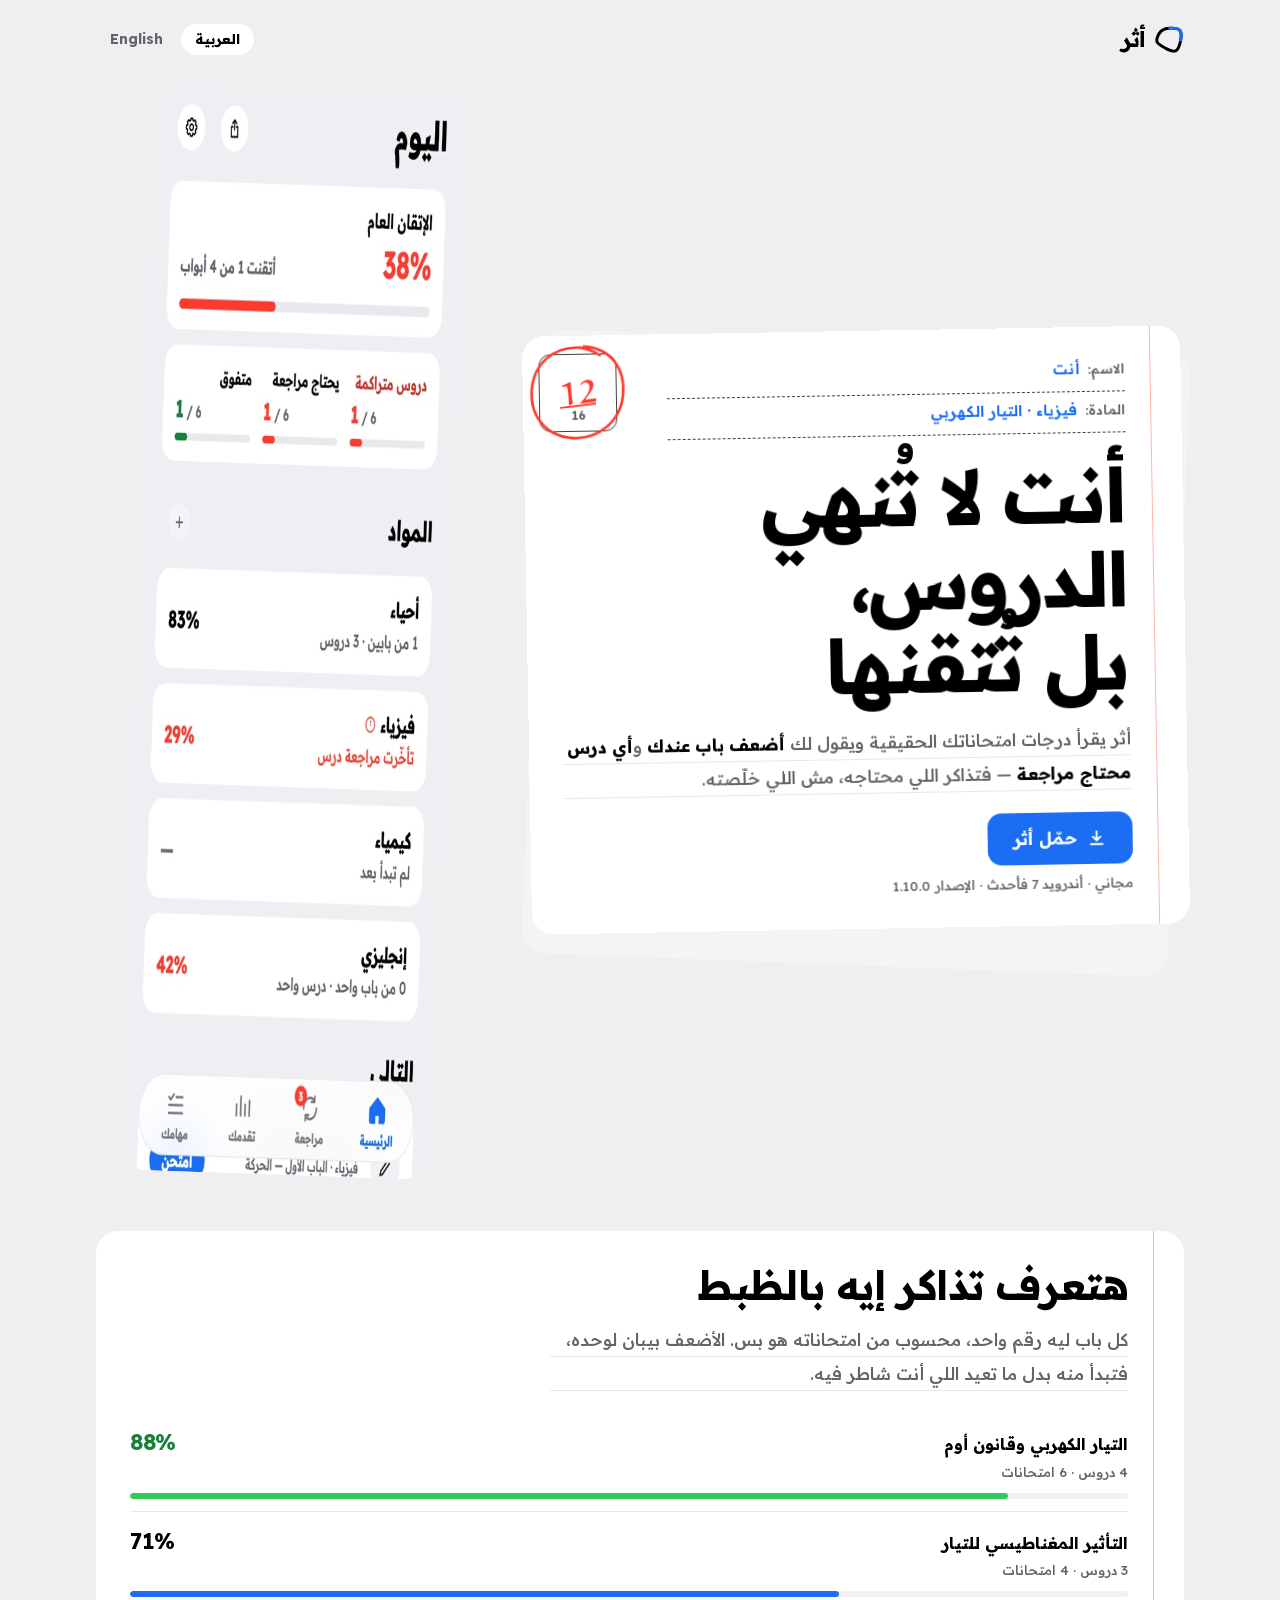
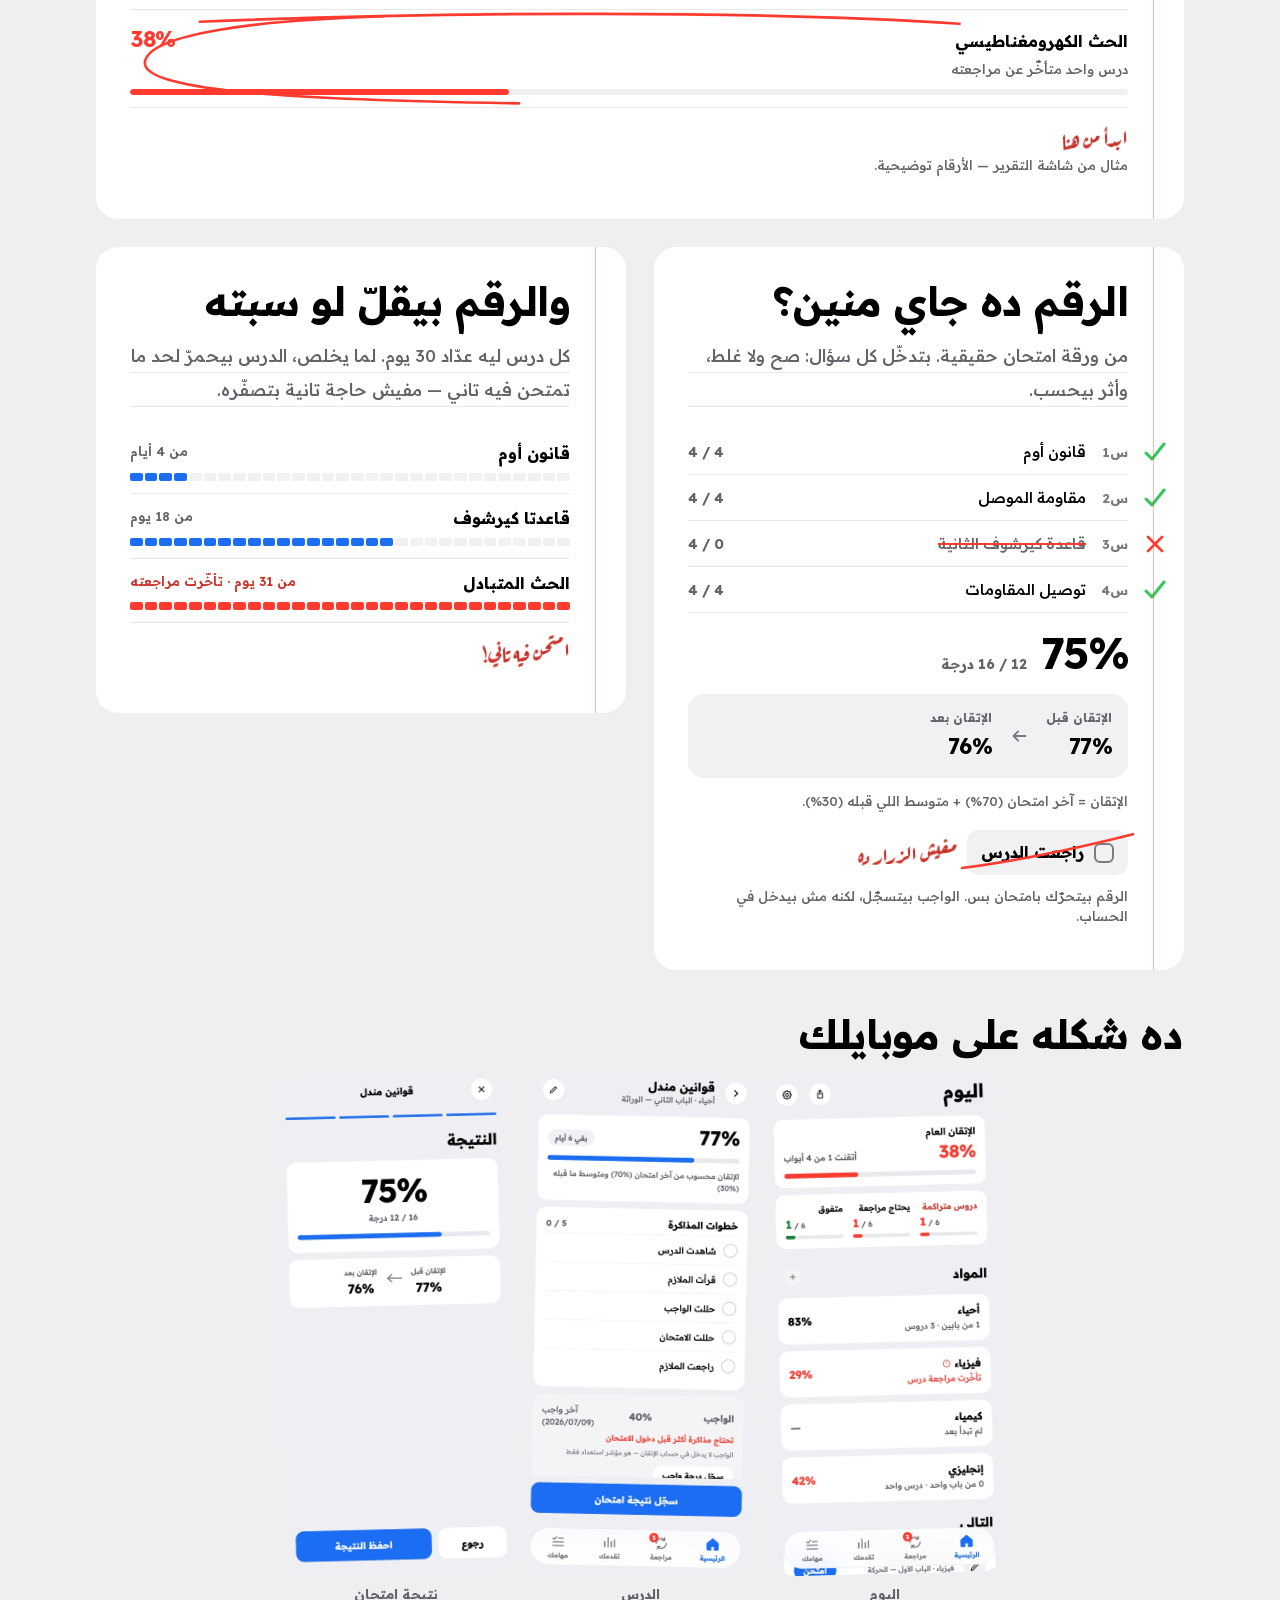
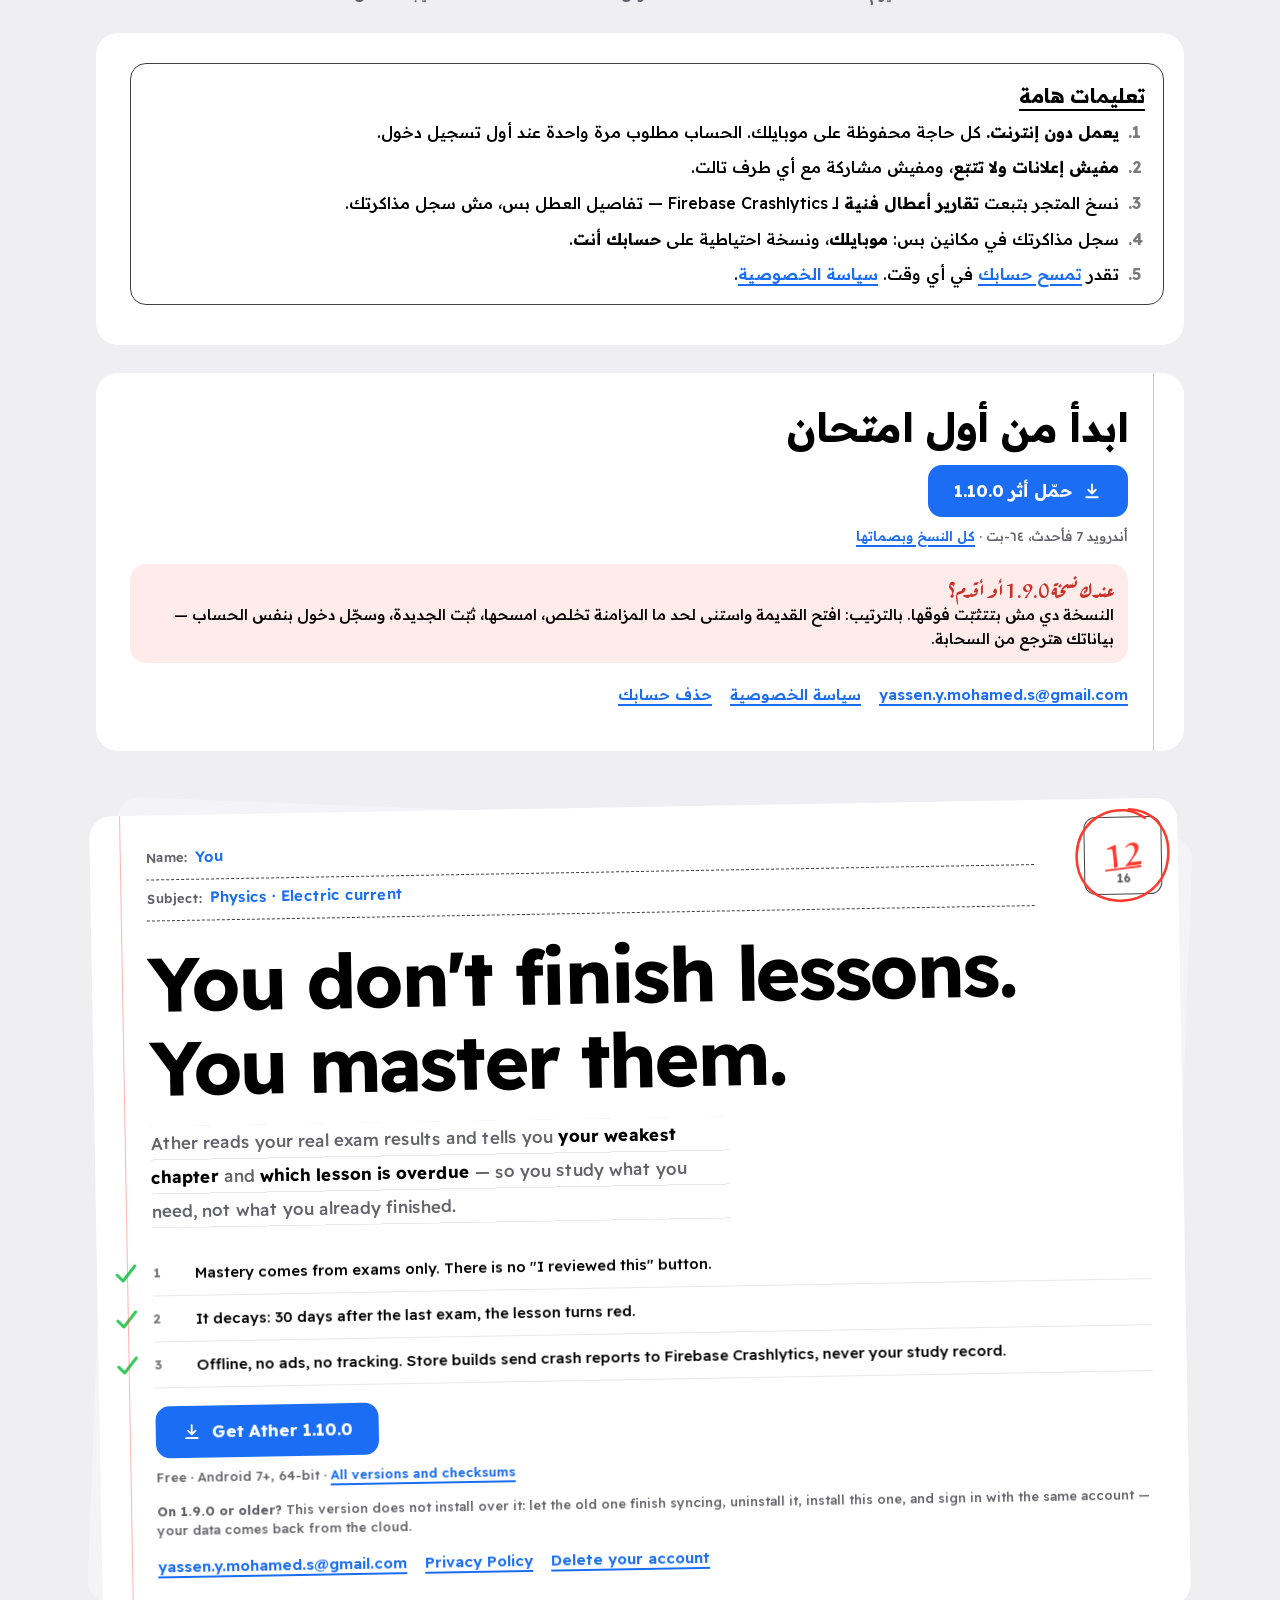
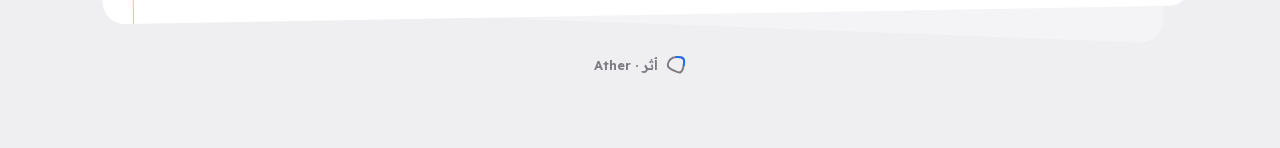
==== commit 915031aa: "site: rebuild as a corrected exam answer sheet (impeccable) The previous pass transcribed the app's " ====
--- a/public/index.html
+++ b/public/index.html
@@ -3,233 +3,235 @@
 <head>
 <meta charset="utf-8">
 <meta name="viewport" content="width=device-width, initial-scale=1, viewport-fit=cover">
-<title>أثر — أنت لا تُنهي الدروس، بل تُتقنها / Ather</title>
-<meta name="description" content="أثر تطبيق يقيس إتقانك من امتحاناتك الحقيقية، لا من عدد الدروس التي أنهيتها. يعمل دون إنترنت.">
+<title>أثر — أنت لا تُنهي الدروس، بل تُتقنها</title>
+<meta name="description" content="أثر يقرأ درجات امتحاناتك الحقيقية ويقول لك أضعف باب عندك وأي درس محتاج مراجعة. مجاني، يعمل دون إنترنت، لطلبة الثانوية العامة.">
 <meta name="theme-color" content="#EFEFF2" media="(prefers-color-scheme: light)">
 <meta name="theme-color" content="#000000" media="(prefers-color-scheme: dark)">
 <link rel="icon" href="./assets/icon.svg" type="image/svg+xml">
-<link rel="preload" href="./assets/ReadexPro.ttf" as="font" type="font/ttf" crossorigin>
+<link rel="preload" href="./assets/fonts/readex-arabic.woff2" as="font" type="font/woff2" crossorigin>
+<link rel="preload" href="./assets/fonts/ruqaa-700-arabic.woff2" as="font" type="font/woff2" crossorigin>
 <link rel="stylesheet" href="./assets/ather.css">
+<script>document.documentElement.classList.add('js')</script>
 </head>
 <body>
 
-<!-- The mark, from assets/branding/glyph-mastery.svg: the loop in the ink
-     colour, a quarter of it drawn in the accent -- mastery, partly earned. -->
 <svg width="0" height="0" style="position:absolute" aria-hidden="true">
   <symbol id="mark" viewBox="8 16 80 76">
     <g fill="none" stroke-width="8" stroke-linejoin="round">
       <path stroke="currentColor" d="M50 22.48 C58.46 22.05 72.24 22.77 77.02 28.45 C81.80 34.13 80.56 47.48 78.7 56.55 C76.84 65.62 72.65 79.73 65.83 82.87 C59.01 86.01 46.14 79.54 37.78 75.37 C29.42 71.20 17.61 65.22 15.68 57.83 C13.75 50.44 20.51 36.94 26.23 31.05 C31.95 25.16 41.54 22.91 50 22.48 Z"/>
-      <path style="stroke:var(--accent)" stroke-linecap="round" pathLength="100" stroke-dasharray="27 100" d="M50 22.48 C58.46 22.05 72.24 22.77 77.02 28.45 C81.80 34.13 80.56 47.48 78.7 56.55 C76.84 65.62 72.65 79.73 65.83 82.87 C59.01 86.01 46.14 79.54 37.78 75.37 C29.42 71.20 17.61 65.22 15.68 57.83 C13.75 50.44 20.51 36.94 26.23 31.05 C31.95 25.16 41.54 22.91 50 22.48 Z"/>
+      <path style="stroke:var(--ballpoint)" stroke-linecap="round" pathLength="100" stroke-dasharray="27 100" d="M50 22.48 C58.46 22.05 72.24 22.77 77.02 28.45 C81.80 34.13 80.56 47.48 78.7 56.55 C76.84 65.62 72.65 79.73 65.83 82.87 C59.01 86.01 46.14 79.54 37.78 75.37 C29.42 71.20 17.61 65.22 15.68 57.83 C13.75 50.44 20.51 36.94 26.23 31.05 C31.95 25.16 41.54 22.91 50 22.48 Z"/>
     </g>
   </symbol>
   <symbol id="down" viewBox="0 0 24 24">
     <path d="M12 4v11m0 0-4.5-4.5M12 15l4.5-4.5M5 19.5h14" fill="none" stroke="currentColor" stroke-width="2.2" stroke-linecap="round" stroke-linejoin="round"/>
   </symbol>
+  <symbol id="arrow" viewBox="0 0 24 24">
+    <path d="M5 12h13m0 0-5-5m5 5-5 5" fill="none" stroke="currentColor" stroke-width="2" stroke-linecap="round" stroke-linejoin="round"/>
+  </symbol>
 </svg>
 
-<div class="wrap">
+<div class="desk">
 
 <header class="topbar">
   <a class="brand" href="./"><svg class="mark" aria-hidden="true"><use href="#mark"/></svg>أثر</a>
-  <nav class="seg" aria-label="اللغة / Language">
+  <nav class="lang" aria-label="اللغة / Language">
     <a href="#ar" aria-current="true">العربية</a>
     <a href="#en" lang="en">English</a>
   </nav>
 </header>
 
-<!-- ============================== ARABIC ============================== -->
+<main>
 <section id="ar" lang="ar" dir="rtl">
 
+<!-- ================= The paper, being graded ================= -->
 <div class="hero">
-  <svg class="mark rise" style="--i:0" aria-hidden="true"><use href="#mark"/></svg>
-  <h1 class="tagline rise" style="--i:1">أنت لا تُنهي الدروس،<br>بل تُتقنها</h1>
-  <p class="lede rise" style="--i:2">
-    أثر يقيس إتقانك من امتحاناتك الحقيقية وحدها — لا من عدد الدروس التي شطبتها.
-  </p>
-  <a class="btn rise" style="--i:3" href="https://github.com/Yassen0-0/ather-releases/releases/latest/download/ather-latest.apk">
-    <svg aria-hidden="true"><use href="#down"/></svg>حمّل أثر
-  </a>
-  <div class="chips rise" style="--i:4">
-    <span class="chip">الإصدار 1.10.0</span>
-    <span class="chip">أندرويد 7 فأحدث · ٦٤-بت</span>
-    <span class="chip">مجاني</span>
-    <span class="chip">بالعربية والإنجليزية</span>
-  </div>
-</div>
-
-<div class="demo rise" style="--i:5" aria-label="مثال من شاشة التطبيق الرئيسية">
-  <div class="card">
-    <div class="row">
-      <span class="label">الإتقان العام</span>
-      <span class="big weak-t">38%</span>
+  <div class="stack">
+    <article class="sheet">
+      <div class="score" role="img" aria-label="الدرجة 12 من 16">
+        <svg class="ring" viewBox="0 0 106 106" aria-hidden="true"><path class="pen-stroke draw now" style="--len:330;--d:250ms" d="M60 6 C88 8 102 30 99 56 C96 84 72 101 47 99 C20 97 4 76 6 50 C8 24 28 5 56 7 C64 8 70 11 76 15"/></svg>
+        <span class="got">12</span><span class="of">16</span>
+      </div>
+      <div class="fields">
+        <div class="field">الاسم: <b>أنت</b></div>
+        <div class="field">المادة: <b>فيزياء · التيار الكهربي</b></div>
+      </div>
+
+      <h1 class="answer">أنت لا تُنهي الدروس، بل تُتقنها</h1>
+      <p class="lined">أثر يقرأ درجات امتحاناتك الحقيقية ويقول لك <b>أضعف باب عندك</b> و<b>أي درس محتاج مراجعة</b> — فتذاكر اللي محتاجه، مش اللي خلّصته.</p>
+
+      <div class="cta">
+        <a class="btn" href="https://github.com/Yassen0-0/ather-releases/releases/latest/download/ather-latest.apk">
+          <svg aria-hidden="true"><use href="#down"/></svg>حمّل أثر
+        </a>
+        <p class="small">مجاني · أندرويد 7 فأحدث · الإصدار 1.10.0</p>
+      </div>
+    </article>
+  </div>
+
+  <figure class="hero-aside">
+    <img src="./assets/screens/ar-today.jpg" width="499" height="1080" alt="الشاشة الرئيسية في أثر: الإتقان العام 38% وقائمة المواد">
+  </figure>
+</div>
+
+<!-- ================= Weakest chapter, circled ================= -->
+<article class="sheet" data-mark>
+  <h2 class="q">هتعرف تذاكر إيه بالظبط</h2>
+  <p class="lined">كل باب ليه رقم واحد، محسوب من امتحاناته هو بس. الأضعف بيبان لوحده، فتبدأ منه بدل ما تعيد اللي أنت شاطر فيه.</p>
+  <ul class="report" aria-label="تقرير الفيزياء — مثال">
+    <li class="good"><span class="name">التيار الكهربي وقانون أوم</span><span class="sub">4 دروس · 6 امتحانات</span><span class="v">88%</span><span class="bar"><i style="--v:88%"></i></span></li>
+    <li><span class="name">التأثير المغناطيسي للتيار</span><span class="sub">3 دروس · 4 امتحانات</span><span class="v">71%</span><span class="bar"><i style="--v:71%"></i></span></li>
+    <li class="weak">
+      <svg class="ring" viewBox="0 0 300 60" preserveAspectRatio="none" aria-hidden="true"><path class="pen-stroke draw" vector-effect="non-scaling-stroke" style="--len:760;--d:150ms" d="M24 9 C120 1 252 3 290 20 C302 38 244 57 150 56 C60 55 5 50 8 31 C10 16 40 8 78 6"/></svg>
+      <span class="name">الحث الكهرومغناطيسي</span><span class="sub">درس واحد متأخّر عن مراجعته</span><span class="v">38%</span><span class="bar"><i style="--v:38%"></i></span>
+    </li>
+  </ul>
+  <p class="report-note"><span class="note-pen fade" style="--d:520ms">ابدأ من هنا</span></p>
+  <p class="small">مثال من شاشة التقرير — الأرقام توضيحية.</p>
+</article>
+
+<div class="pair">
+  <!-- ================= The mark comes from real answers ================= -->
+  <article class="sheet" data-mark>
+    <h2 class="q">الرقم ده جاي منين؟</h2>
+    <p class="lined">من ورقة امتحان حقيقية. بتدخّل كل سؤال: صح ولا غلط، وأثر بيحسب.</p>
+    <ol class="answers" aria-label="تصحيح امتحان — مثال">
+      <li><svg class="mk" viewBox="0 0 26 26" aria-hidden="true"><path class="tick-stroke draw" style="--len:40;--d:100ms" d="M4 14 L10 20 L22 5"/></svg><span class="n">س1</span><span class="a">قانون أوم</span><span class="pts">4 / 4</span></li>
+      <li><svg class="mk" viewBox="0 0 26 26" aria-hidden="true"><path class="tick-stroke draw" style="--len:40;--d:220ms" d="M4 14 L10 20 L22 5"/></svg><span class="n">س2</span><span class="a">مقاومة الموصل</span><span class="pts">4 / 4</span></li>
+      <li class="wrong"><svg class="mk" viewBox="0 0 26 26" aria-hidden="true"><path class="pen-stroke draw" style="--len:44;--d:340ms" d="M6 6 L20 20 M20 6 L6 20"/></svg><span class="n">س3</span><span class="a">قاعدة كيرشوف الثانية</span><span class="pts">0 / 4</span></li>
+      <li><svg class="mk" viewBox="0 0 26 26" aria-hidden="true"><path class="tick-stroke draw" style="--len:40;--d:460ms" d="M4 14 L10 20 L22 5"/></svg><span class="n">س4</span><span class="a">توصيل المقاومات</span><span class="pts">4 / 4</span></li>
+    </ol>
+    <div class="total"><span class="pct">75%</span><span class="frac">12 / 16 درجة</span></div>
+    <div class="shift" aria-label="الإتقان قبل 77% وبعد 76%">
+      <div><span>الإتقان قبل</span><b>77%</b></div>
+      <svg aria-hidden="true"><use href="#arrow"/></svg>
+      <div><span>الإتقان بعد</span><b>76%</b></div>
     </div>
-    <div class="row"><span class="sub">أتقنت 1 من 4 أبواب</span></div>
-    <div class="bar weak" role="img" aria-label="38%"><i style="--v:38%"></i></div>
-  </div>
-  <div class="card subject">
-    <div><b>أحياء</b><span class="sub">1 من بابين · 3 دروس</span></div>
-    <span class="pct">83%</span>
-  </div>
-  <div class="card subject">
-    <div><b>فيزياء</b><span class="sub weak-t">تأخّرت مراجعة درس</span></div>
-    <span class="pct weak-t">29%</span>
-  </div>
-</div>
-
-<h2>ليه أثر مختلف</h2>
-
-<div class="stack">
-  <div class="card rise" style="--i:0">
-    <span class="card-title">الإتقان يُحسب من الامتحانات، لا من غيرها.</span>
-    <p>لا يوجد في التطبيق زر «راجعت الدرس» يرفع رقمك. الطريقة الوحيدة لتحريك الرقم أن
-    تدخل امتحاناً وتسجّل نتيجته. الواجب يُسجَّل ولا يدخل في الحساب — هو مؤشر استعداد
-    فقط، لأن درجة واجب جيدة أسهل ما يُخلط بينه وبين الفهم.</p>
-  </div>
-  <div class="card rise" style="--i:1">
-    <span class="card-title">وينخفض إذا تركته.</span>
-    <p>لكل درس عدّاد مراجعة مدته 30 يوماً. إذا مرّ الموعد، يقول لك التطبيق ذلك ولا يجمّل
-    الرقم. عدّاد المراجعة لا يُصفَّر إلا بامتحان جديد.</p>
-  </div>
-  <div class="card rise" style="--i:2">
-    <span class="card-title">يعمل دون إنترنت.</span>
-    <p>كل شيء محفوظ على هاتفك في قاعدة بيانات محلية، والحساب يُطلب مرة واحدة عند أول
-    تسجيل دخول. بعدها يعمل التطبيق كاملاً وأنت في الأتوبيس.</p>
-  </div>
-  <div class="card rise" style="--i:3">
-    <span class="card-title">ولا يبيعك لأحد.</span>
-    <p>لا إعلانات، ولا تتبّع، ولا مشاركة مع طرف ثالث. نسخ المتجر ترسل تقارير أعطال فنية
-    إلى Firebase Crashlytics — تفاصيل العطل فقط، ولا شيء من سجل دراستك. سجل دراستك موجود
-    في موضعين فقط: هاتفك، ونسخة احتياطية على حسابك أنت وحدك تصل إليها.</p>
-  </div>
-</div>
-
-<h2>شكله من جوه</h2>
+    <p class="small">الإتقان = آخر امتحان (70%) + متوسط اللي قبله (30%).</p>
+    <p style="margin-top:18px"><span class="struck"><span class="box"></span>راجعت الدرس<svg class="x" viewBox="0 0 142 34" preserveAspectRatio="none" aria-hidden="true"><path class="pen-stroke draw" vector-effect="non-scaling-stroke" style="--len:300;--d:600ms" d="M4 26 C44 22 96 14 138 6"/></svg></span>
+    &nbsp;<span class="note-pen fade" style="--d:820ms">مفيش الزرار ده</span></p>
+    <p class="small">الرقم بيتحرّك بامتحان بس. الواجب بيتسجّل، لكنه مش بيدخل في الحساب.</p>
+  </article>
+
+  <!-- ================= The 30-day clock ================= -->
+  <article class="sheet" data-mark>
+    <h2 class="q">والرقم بيقلّ لو سبته</h2>
+    <p class="lined">كل درس ليه عدّاد 30 يوم. لما يخلص، الدرس بيحمرّ لحد ما تمتحن فيه تاني — مفيش حاجة تانية بتصفّره.</p>
+    <ul class="clock" aria-label="عدّاد المراجعة — مثال">
+      <li><span class="name">قانون أوم</span><span class="when">من 4 أيام</span><span class="days" data-on="4"></span></li>
+      <li><span class="name">قاعدتا كيرشوف</span><span class="when">من 18 يوم</span><span class="days" data-on="18"></span></li>
+      <li class="late"><span class="name">الحث المتبادل</span><span class="when">من 31 يوم · تأخّرت مراجعته</span><span class="days" data-on="30"></span></li>
+    </ul>
+    <p><span class="note-pen fade" style="--d:300ms">امتحن فيه تاني!</span></p>
+  </article>
+</div>
+
+<!-- ================= Real screens ================= -->
+<h2 class="q" style="margin:12px 2px 6px">ده شكله على موبايلك</h2>
 <div class="screens">
   <figure><img src="./assets/screens/ar-today.jpg" width="499" height="1080" loading="lazy" alt="الشاشة الرئيسية: الإتقان العام وقائمة المواد"><figcaption>اليوم</figcaption></figure>
   <figure><img src="./assets/screens/ar-lesson.jpg" width="499" height="1080" loading="lazy" alt="شاشة الدرس: نسبة الإتقان وخطوات المذاكرة"><figcaption>الدرس</figcaption></figure>
   <figure><img src="./assets/screens/ar-result.jpg" width="499" height="1080" loading="lazy" alt="نتيجة امتحان: 75% والإتقان قبل وبعد"><figcaption>نتيجة امتحان</figcaption></figure>
 </div>
 
-<h2>بتسجّل فيه إيه</h2>
-<div class="card muted">
-  <p>موادك — الأربعة التي يبدأ بها التطبيق أو ما تضيفه أنت — ثم الأبواب، ثم الدروس،
-  ثم نتائج الامتحانات. ومعها مهام يومك، وتقارير تقول لك أي باب أضعف وأي درس تأخّرت
-  عن مراجعته.</p>
-</div>
-
-<h2>التحميل</h2>
-<div class="download">
-  <a class="btn" href="https://github.com/Yassen0-0/ather-releases/releases/latest/download/ather-latest.apk">
-    <svg aria-hidden="true"><use href="#down"/></svg>حمّل أثر 1.10.0
-  </a>
-  <p class="secondary">أندرويد 7 فأحدث، ٦٤-بت · <a href="https://github.com/Yassen0-0/ather-releases/releases">كل النسخ وبصماتها</a></p>
-</div>
-
-<div class="warn">
-  <strong>عندك نسخة 1.9.0 أو أقدم؟</strong> النسخة دي مش بتتثبّت فوقها. بالترتيب:
-  افتح القديمة واستنى لحد ما المزامنة تخلص، امسحها، ثبّت الجديدة، وسجّل دخول بنفس
-  الحساب — بياناتك هترجع من السحابة.
-</div>
-
-<h2>للتواصل</h2>
-<div class="card links">
-  <a href="mailto:yassen.y.mohamed.s@gmail.com">yassen.y.mohamed.s@gmail.com</a>
-  <a href="./privacy">سياسة الخصوصية</a>
-  <a href="./account-deletion">حذف حسابك</a>
-</div>
+<!-- ================= تعليمات ================= -->
+<article class="sheet plain">
+  <div class="rules">
+    <h2>تعليمات هامة</h2>
+    <ol>
+      <li><b>يعمل دون إنترنت.</b> كل حاجة محفوظة على موبايلك. الحساب مطلوب مرة واحدة عند أول تسجيل دخول.</li>
+      <li><b>مفيش إعلانات ولا تتبّع</b>، ومفيش مشاركة مع أي طرف تالت.</li>
+      <li>نسخ المتجر بتبعت <b>تقارير أعطال فنية</b> لـ Firebase Crashlytics — تفاصيل العطل بس، مش سجل مذاكرتك.</li>
+      <li>سجل مذاكرتك في مكانين بس: <b>موبايلك</b>، ونسخة احتياطية على <b>حسابك أنت</b>.</li>
+      <li>تقدر <a href="./account-deletion">تمسح حسابك</a> في أي وقت. <a href="./privacy">سياسة الخصوصية</a>.</li>
+    </ol>
+  </div>
+</article>
+
+<!-- ================= Hand it in ================= -->
+<article class="sheet handin" id="download">
+  <h2 class="q">ابدأ من أول امتحان</h2>
+  <div class="cta">
+    <a class="btn" href="https://github.com/Yassen0-0/ather-releases/releases/latest/download/ather-latest.apk">
+      <svg aria-hidden="true"><use href="#down"/></svg>حمّل أثر 1.10.0
+    </a>
+    <p class="small">أندرويد 7 فأحدث، ٦٤-بت · <a href="https://github.com/Yassen0-0/ather-releases/releases">كل النسخ وبصماتها</a></p>
+  </div>
+  <div class="pen-note">
+    <span class="note-pen">عندك نسخة 1.9.0 أو أقدم؟</span>
+    النسخة دي مش بتتثبّت فوقها. بالترتيب: افتح القديمة واستنى لحد ما المزامنة تخلص، امسحها، ثبّت الجديدة، وسجّل دخول بنفس الحساب — بياناتك هترجع من السحابة.
+  </div>
+  <p class="contact" style="margin-top:20px">
+    <a href="mailto:yassen.y.mohamed.s@gmail.com">yassen.y.mohamed.s@gmail.com</a>
+    <a href="./privacy">سياسة الخصوصية</a>
+    <a href="./account-deletion">حذف حسابك</a>
+  </p>
+</article>
 
 </section>
 
-<!-- ============================== ENGLISH ============================= -->
+<!-- ================= English ================= -->
 <section id="en" lang="en" dir="ltr">
-
-<div class="hero">
-  <h1 class="tagline">You don't finish lessons,<br>you master them</h1>
-  <p class="lede">
-    Ather measures mastery from your real exam results alone — not from how many
-    lessons you have ticked off.
-  </p>
-  <a class="btn" href="https://github.com/Yassen0-0/ather-releases/releases/latest/download/ather-latest.apk">
-    <svg aria-hidden="true"><use href="#down"/></svg>Get Ather
-  </a>
-  <div class="chips">
-    <span class="chip">Version 1.10.0</span>
-    <span class="chip">Android 7+ · 64-bit</span>
-    <span class="chip">Free</span>
-    <span class="chip">Arabic and English</span>
-  </div>
-</div>
-
-<h2>Why it is different</h2>
-
-<div class="stack">
-  <div class="card">
-    <span class="card-title">Mastery comes from exams and nothing else.</span>
-    <p>There is no "I reviewed this" button anywhere in the app that raises your number.
-    The only way to move it is to sit an exam and record the result. Homework is
-    logged but never counted — it is a readiness signal, because a good homework
-    score is the easiest thing to mistake for understanding.</p>
-  </div>
-  <div class="card">
-    <span class="card-title">And it decays if you leave it.</span>
-    <p>Every lesson carries a 30-day review clock. Once it passes, the app says so
-    rather than flattering the number. Nothing resets that clock but another exam.</p>
-  </div>
-  <div class="card">
-    <span class="card-title">It works with no connection.</span>
-    <p>Everything lives on your phone in a local database. An account is asked for once,
-    at first sign-in; after that the whole app works on the bus.</p>
-  </div>
-  <div class="card">
-    <span class="card-title">And it does not sell you.</span>
-    <p>No ads, no tracking, no third-party sharing. Store releases do send technical
-    crash reports to Firebase Crashlytics — failure details only, never your study
-    record. Your study record exists in exactly two places: your phone, and a backup
-    under your own account that only you can reach.</p>
-  </div>
-</div>
-
-<h2>Inside</h2>
-<div class="screens">
-  <figure><img src="./assets/screens/en-today.jpg" width="499" height="1080" loading="lazy" alt="Today: overall mastery and the subject list"><figcaption>Today</figcaption></figure>
-  <figure><img src="./assets/screens/en-lesson.jpg" width="499" height="1080" loading="lazy" alt="A lesson: mastery and study steps"><figcaption>Lesson</figcaption></figure>
-  <figure><img src="./assets/screens/en-result.jpg" width="499" height="1080" loading="lazy" alt="An exam result: 75% with mastery before and after"><figcaption>Exam result</figcaption></figure>
-</div>
-
-<h2>What you record in it</h2>
-<div class="card muted">
-  <p>Your subjects — the four it ships with, or any you add — then chapters, then
-  lessons, then exam results. Alongside them: a daily task list, and reports naming
-  your weakest chapter and the lessons you are overdue to review.</p>
-</div>
-
-<h2>Download</h2>
-<div class="download">
-  <a class="btn" href="https://github.com/Yassen0-0/ather-releases/releases/latest/download/ather-latest.apk">
-    <svg aria-hidden="true"><use href="#down"/></svg>Get Ather 1.10.0
-  </a>
-  <p class="secondary">Android 7+, 64-bit · <a href="https://github.com/Yassen0-0/ather-releases/releases">All versions and their checksums</a></p>
-</div>
-
-<div class="warn">
-  <strong>On 1.9.0 or older?</strong> This version does not install over it. In order:
-  open the old one and let it finish syncing, uninstall it, install this one, and sign in
-  with the same account — your data comes back from the cloud.
-</div>
-
-<h2>Contact</h2>
-<div class="card links">
-  <a href="mailto:yassen.y.mohamed.s@gmail.com">yassen.y.mohamed.s@gmail.com</a>
-  <a href="./privacy">Privacy Policy</a>
-  <a href="./account-deletion">Delete your account</a>
-</div>
-
+  <div class="stack">
+    <article class="sheet">
+      <div class="score" role="img" aria-label="Score 12 out of 16">
+        <svg class="ring" viewBox="0 0 106 106" aria-hidden="true"><path class="pen-stroke" d="M60 6 C88 8 102 30 99 56 C96 84 72 101 47 99 C20 97 4 76 6 50 C8 24 28 5 56 7 C64 8 70 11 76 15"/></svg>
+        <span class="got">12</span><span class="of">16</span>
+      </div>
+      <div class="fields">
+        <div class="field">Name: <b>You</b></div>
+        <div class="field">Subject: <b>Physics · Electric current</b></div>
+      </div>
+      <h2 class="answer">You don't finish lessons. You master them.</h2>
+      <p class="lined">Ather reads your real exam results and tells you <b>your weakest chapter</b> and <b>which lesson is overdue</b> — so you study what you need, not what you already finished.</p>
+      <ol class="answers" aria-label="How it works">
+        <li><svg class="mk" viewBox="0 0 26 26" aria-hidden="true"><path class="tick-stroke" d="M4 14 L10 20 L22 5"/></svg><span class="n">1</span><span class="a">Mastery comes from exams only. There is no "I reviewed this" button.</span><span></span></li>
+        <li><svg class="mk" viewBox="0 0 26 26" aria-hidden="true"><path class="tick-stroke" d="M4 14 L10 20 L22 5"/></svg><span class="n">2</span><span class="a">It decays: 30 days after the last exam, the lesson turns red.</span><span></span></li>
+        <li><svg class="mk" viewBox="0 0 26 26" aria-hidden="true"><path class="tick-stroke" d="M4 14 L10 20 L22 5"/></svg><span class="n">3</span><span class="a">Offline, no ads, no tracking. Store builds send crash reports to Firebase Crashlytics, never your study record.</span><span></span></li>
+      </ol>
+      <div class="cta">
+        <a class="btn" href="https://github.com/Yassen0-0/ather-releases/releases/latest/download/ather-latest.apk">
+          <svg aria-hidden="true"><use href="#down"/></svg>Get Ather 1.10.0
+        </a>
+        <p class="small">Free · Android 7+, 64-bit · <a href="https://github.com/Yassen0-0/ather-releases/releases">All versions and checksums</a></p>
+      </div>
+      <p class="small" style="margin-top:14px"><b>On 1.9.0 or older?</b> This version does not install over it: let the old one finish syncing, uninstall it, install this one, and sign in with the same account — your data comes back from the cloud.</p>
+      <p class="contact" style="margin-top:14px">
+        <a href="mailto:yassen.y.mohamed.s@gmail.com">yassen.y.mohamed.s@gmail.com</a>
+        <a href="./privacy">Privacy Policy</a>
+        <a href="./account-deletion">Delete your account</a>
+      </p>
+    </article>
+  </div>
 </section>
-
-<footer>
-  <svg class="mark" aria-hidden="true"><use href="#mark"/></svg>أثر · Ather
-</footer>
-
-</div>
+</main>
+
+<footer><svg class="mark" aria-hidden="true"><use href="#mark"/></svg>أثر · Ather</footer>
+
+</div>
+
+<script>
+  // The 30-day clocks: one cell per day, filled up to the lesson's age.
+  document.querySelectorAll('.days').forEach(function (row) {
+    var on = +row.dataset.on;
+    for (var i = 0; i < 30; i++) {
+      var cell = document.createElement('i');
+      if (i < on) cell.className = 'on';
+      row.appendChild(cell);
+    }
+    row.setAttribute('role', 'img');
+    row.setAttribute('aria-label', on + ' / 30');
+  });
+  // The pen marks each sheet once, as it comes into view.
+  if ('IntersectionObserver' in window) {
+    var io = new IntersectionObserver(function (entries) {
+      entries.forEach(function (e) {
+        if (e.isIntersecting) { e.target.classList.add('marked'); io.unobserve(e.target); }
+      });
+    }, { threshold: 0.35 });
+    document.querySelectorAll('[data-mark]').forEach(function (el) { io.observe(el); });
+  } else {
+    document.querySelectorAll('[data-mark]').forEach(function (el) { el.classList.add('marked'); });
+  }
+</script>
 </body>
 </html>
--- a/public/assets/ather.css
+++ b/public/assets/ather.css
@@ -1,433 +1,353 @@
 /*
- * Ather's design system, transcribed for the web.
+ * Ather — the answer sheet.
  *
- * Every value here is copied from the app, not approximated. When the app's
- * tokens move, these move with them -- a site that looks like a different
- * product is a site nobody trusts to describe this one.
+ * The site is a corrected exam paper lying on the app's own desk: the app's
+ * grey page is the desk, its white card is the sheet, black Readex Pro is the
+ * ink. The two state colours keep exactly the meaning they have in the app --
+ * red is the teacher's pen, green is the tick -- and the one blue is the
+ * student's own ballpoint: what they wrote, and the one thing to do.
  *
- *   colours     lib/core/theme/app_colors.dart     (AppColors.light / .dark)
- *   type        lib/core/theme/app_typography.dart (ReadexPro, wght axis, tabular figures)
- *   spacing     lib/core/theme/app_spacing.dart    (AppSpacing, AppRadius, AppSizes)
- *   motion      lib/core/theme/app_spacing.dart    (AppMotion curves and durations)
- *   mark        assets/branding/glyph-mastery.svg
+ * Tokens are the app's (lib/core/theme/app_colors.dart, app_spacing.dart,
+ * app_typography.dart). Depth is value only, as in the app: no shadows.
  */
 
+/* ---- Faces ------------------------------------------------------------- */
 @font-face {
-  font-family: "ReadexPro";
-  src: url("./ReadexPro.ttf") format("truetype");
+  font-family: "Readex Pro";
+  src: url("./fonts/readex-arabic.woff2") format("woff2");
   font-weight: 200 700;
   font-display: swap;
-}
-
-/* ---- AppColors.light ---------------------------------------------------- */
+  unicode-range: U+0600-06FF, U+0750-077F, U+0870-088E, U+0890-0891, U+0897-08E1, U+08E3-08FF, U+200C-200E, U+2010-2011, U+204F, U+2E41, U+FB50-FDFF, U+FE70-FE74, U+FE76-FEFC;
+}
+@font-face {
+  font-family: "Readex Pro";
+  src: url("./fonts/readex-latin.woff2") format("woff2");
+  font-weight: 200 700;
+  font-display: swap;
+  unicode-range: U+0000-00FF, U+0131, U+0152-0153, U+02BB-02BC, U+02C6, U+02DA, U+02DC, U+0304, U+0308, U+0329, U+2000-206F, U+20AC, U+2122, U+2191, U+2193, U+2212, U+2215, U+FEFF, U+FFFD;
+}
+/* Ruqaa is how Egyptian teachers actually write in the margin. Red pen only. */
+@font-face {
+  font-family: "Pen";
+  src: url("./fonts/ruqaa-700-arabic.woff2") format("woff2");
+  font-weight: 700;
+  font-display: swap;
+  unicode-range: U+0600-06FF, U+0750-077F, U+0870-088E, U+0890-0891, U+0897-08E1, U+08E3-08FF, U+200C-200E, U+2010-2011, U+204F, U+2E41, U+FB50-FDFF, U+FE70-FE74, U+FE76-FEFC;
+}
+@font-face {
+  font-family: "Pen";
+  src: url("./fonts/ruqaa-700-latin.woff2") format("woff2");
+  font-weight: 700;
+  font-display: swap;
+  unicode-range: U+0000-00FF, U+0131, U+0152-0153, U+02BB-02BC, U+02C6, U+02DA, U+02DC, U+2000-206F, U+2212, U+2215;
+}
+
+/* ---- AppColors.light --------------------------------------------------- */
 :root {
   color-scheme: light dark;
-
-  --page: #EFEFF2;
-  --card: #FFFFFF;
-  --muted: #F4F4F6;
-  --fill: #F1F1F4;
-  --track: #E9E9EC;
-  --text: #000000;
-  --text-2: #63636A;
-  --text-3: #7A7A80;
-  --primary: #000000;
-  --on-primary: #FFFFFF;
-  --accent: #1B6EF3;
-  --on-accent: #FFFFFF;
-  --accent-soft: rgba(27, 110, 243, .12);
-  --wrong: #FF3B30;
-  --wrong-tint: rgba(255, 59, 48, .10);
-  --wrong-text: #C93229;
-  --right: #34C759;
-  --right-text: #1B7F3B;
-  --divider: rgba(0, 0, 0, .06);
-  --glass-border: rgba(0, 0, 0, .07);
-
-  /* AppSpacing */
-  --s-xxs: 4px; --s-xs: 8px; --s-md: 12px; --s-xl: 16px; --s-xxl: 20px; --s-xxxl: 24px;
-  --text-gap: 6px;
-  --page-margin: 16px;
-  --card-padding: 16px;
-  --list-gap: 12px;
-
-  /* AppRadius */
-  --r-card: 16px; --r-button: 14px; --r-input: 12px; --r-segment: 8px;
-  --r-sheet: 22px; --r-pill: 999px;
-
-  /* AppSizes */
-  --primary-button: 52px;
-  --header-button: 36px;
-  --bar-track: 8px;
-
-  /* AppMotion */
-  --ease-standard: cubic-bezier(.23, 1, .32, 1);
+  --desk: #EFEFF2;            /* pageBackground */
+  --sheet: #FFFFFF;           /* card */
+  --sheet-under: #F4F4F6;     /* muted: the sheet beneath */
+  --field: #F1F1F4;           /* fill */
+  --ink: #000000;             /* textPrimary */
+  --ink-2: #63636A;           /* textSecondary */
+  --ink-3: #7A7A80;           /* textTertiary */
+  --rule: rgba(0, 0, 0, .09);
+  --rule-strong: rgba(0, 0, 0, .75);
+  --ballpoint: #1B6EF3;       /* accent */
+  --on-ballpoint: #FFFFFF;
+  --ballpoint-soft: rgba(27, 110, 243, .12);
+  --pen: #FF3B30;             /* wrong */
+  --pen-text: #C93229;        /* wrongText: pen at text size */
+  --pen-soft: rgba(255, 59, 48, .10);
+  --tick: #34C759;            /* right */
+  --tick-text: #1B7F3B;       /* rightText */
+  --margin: rgba(255, 59, 48, .38);
+
+  --r-sheet: 22px;            /* AppRadius.sheet */
+  --r-card: 16px;             /* AppRadius.card */
+  --r-button: 14px;           /* AppRadius.button */
+  --r-input: 12px;            /* AppRadius.input */
+  --r-pill: 999px;
+
+  --line: 34px;               /* the ruling of the answer lines */
+  --gutter: 16px;             /* AppSpacing.pageMargin */
+  --margin-x: 30px;           /* the ruled margin, inline-start */
+
+  --ease: cubic-bezier(.23, 1, .32, 1);   /* AppMotion.standard */
   --ease-press: cubic-bezier(.34, 1.4, .64, 1);
-  --enter: 260ms;
-  --enter-rise: 12px;
-  --stagger: 40ms;
-  --press: 140ms;
-}
-
-/* ---- AppColors.dark ----------------------------------------------------- */
+}
+
+/* ---- AppColors.dark ---------------------------------------------------- */
 @media (prefers-color-scheme: dark) {
   :root {
-    --page: #000000;
-    --card: #1C1C1E;
-    --muted: #161618;
-    --fill: #2A2A2E;
-    --track: #2C2C2E;
-    --text: #FFFFFF;
-    --text-2: #A1A1A8;
-    --text-3: #88888E;
-    --primary: #FFFFFF;
-    --on-primary: #000000;
-    --accent: #4D9BFF;
-    --on-accent: #04203F;
-    --accent-soft: rgba(77, 155, 255, .18);
-    --wrong-tint: rgba(255, 59, 48, .15);
-    --wrong-text: #FF3B30;
-    --right-text: #34C759;
-    --divider: rgba(255, 255, 255, .08);
-    --glass-border: rgba(255, 255, 255, .10);
+    --desk: #000000;
+    --sheet: #1C1C1E;
+    --sheet-under: #161618;
+    --field: #2A2A2E;
+    --ink: #FFFFFF;
+    --ink-2: #A1A1A8;
+    --ink-3: #88888E;
+    --rule: rgba(255, 255, 255, .09);
+    --rule-strong: rgba(255, 255, 255, .8);
+    --ballpoint: #4D9BFF;
+    --on-ballpoint: #04203F;
+    --ballpoint-soft: rgba(77, 155, 255, .18);
+    --pen-text: #FF6961;
+    --pen-soft: rgba(255, 59, 48, .15);
+    --tick-text: #34C759;
+    --margin: rgba(255, 59, 48, .45);
   }
 }
 
-/* ---- Base --------------------------------------------------------------- */
+/* ---- Base -------------------------------------------------------------- */
 *, *::before, *::after { box-sizing: border-box; }
-
-html { -webkit-text-size-adjust: 100%; scroll-behavior: smooth; }
-
+html { -webkit-text-size-adjust: 100%; scroll-behavior: smooth; scrollbar-color: var(--ink-3) var(--desk); }
 body {
   margin: 0;
-  background: var(--page);
-  color: var(--text);
-  font-family: "ReadexPro", system-ui, -apple-system, "Segoe UI", Tahoma, sans-serif;
-  /* AppTypography.body is 15/1.5 medium. Pages here are read end to end, so
-     one step up for long prose -- same weight, same family. */
-  font-size: 16px;
-  font-weight: 500;
-  line-height: 1.6;
-  /* The app sets tabular figures on every style (AppTypography._tabular). */
-  font-feature-settings: "tnum" 1;
+  background: var(--desk);
+  color: var(--ink);
+  font: 500 16px/1.6 "Readex Pro", system-ui, sans-serif;
+  font-feature-settings: "tnum" 1;              /* AppTypography._tabular */
   -webkit-font-smoothing: antialiased;
   text-rendering: optimizeLegibility;
-}
-
-.wrap {
-  max-width: 44rem;
-  margin: 0 auto;
-  padding: var(--s-xl) var(--page-margin) 64px;
-}
-
-a { color: var(--accent); text-decoration: none; font-weight: 600; }
-a:hover { text-decoration: underline; text-underline-offset: 3px; }
-a:focus-visible, .btn:focus-visible, .seg a:focus-visible {
-  outline: 2px solid var(--accent);
-  outline-offset: 2px;
-  border-radius: var(--r-segment);
-}
-
-p, li { margin: var(--s-xs) 0; }
-strong { font-weight: 700; }
-
-/* AppTypography: lockWordmark 38 · today 32 · sectionTitle 22 · cardTitle 16 */
-h1 {
-  font-size: clamp(30px, 8vw, 38px);
-  font-weight: 700;
-  letter-spacing: -.6px;
-  line-height: 1.15;
-  margin: 0 0 var(--s-xs);
-}
-h2 {
-  font-size: 22px;
-  font-weight: 700;
-  letter-spacing: -.3px;
-  line-height: 1.3;
-  margin: 40px 2px var(--s-md);   /* SectionTitle: opticalInset 2 */
-}
-h3 {
-  font-size: 17px;                 /* rowTitle */
-  font-weight: 700;
-  line-height: 1.3;
-  margin: var(--s-xxxl) 0 var(--s-xxs);
-}
-[lang="en"] h1, [lang="en"] h2 { letter-spacing: -.5px; }
-
-.secondary { color: var(--text-2); font-size: 14px; line-height: 1.5; }
-.meta { color: var(--text-2); font-size: 14px; line-height: 1.6; margin-bottom: var(--s-xxxl); }
-
-code {
-  background: var(--fill);
-  border-radius: 6px;
-  padding: .1em .4em;
-  font-family: ui-monospace, "SF Mono", Menlo, monospace;
-  font-size: .86em;
-  font-weight: 500;
-}
-
-/* ---- Brand bar ----------------------------------------------------------- */
-.topbar {
-  display: flex;
-  align-items: center;
-  justify-content: space-between;
-  gap: var(--s-md);
-  margin-bottom: var(--s-xxxl);
-}
-.brand {
-  display: inline-flex;
-  align-items: center;
-  gap: var(--s-xs);
-  color: var(--text);
-  font-size: 22px;
-  font-weight: 700;
-  letter-spacing: -.3px;
-}
-.brand:hover { text-decoration: none; }
-.mark { width: 34px; height: 34px; flex: none; }
-
-/* Segmented control -- the app's AtherSegmented: a filled track, the chosen
-   segment lifted onto a card. */
-.seg {
-  display: inline-flex;
-  gap: 2px;
-  padding: 3px;
-  background: var(--track);
-  border-radius: calc(var(--r-segment) + 3px);
-}
-.seg a {
-  padding: 6px 14px;
-  border-radius: var(--r-segment);
-  color: var(--text-2);
-  font-size: 14px;                  /* controlLabel */
-  font-weight: 700;
-  line-height: 1.2;
-}
-.seg a:hover { text-decoration: none; color: var(--text); }
-.seg a[aria-current="true"] {
-  background: var(--card);
-  color: var(--text);
-  box-shadow: 0 1px 3px rgba(0, 0, 0, .12);
-}
-
-/* ---- AtherCard ----------------------------------------------------------- */
-.card {
-  background: var(--card);
-  border-radius: var(--r-card);
-  padding: var(--card-padding);
-  margin: var(--list-gap) 0;
-}
-.card.muted { background: var(--muted); }
-.card > :first-child { margin-top: 0; }
-.card > :last-child { margin-bottom: 0; }
-.card-title {
-  display: block;
-  font-size: 16px;
-  font-weight: 700;
-  line-height: 1.3;
-  margin-bottom: var(--text-gap);
-}
-.card p { color: var(--text-2); font-size: 15px; line-height: 1.55; }
-
-.stack > .card { margin: 0; }
-.stack { display: grid; gap: var(--list-gap); }
-
-/* Notes and warnings: the app states a condition with a tinted surface and a
-   coloured title, never with a stripe down one edge. */
-.note, .warn {
-  border-radius: var(--r-card);
-  padding: var(--card-padding);
-  margin: var(--s-xl) 0;
-  font-size: 15px;
-  line-height: 1.6;
-}
-.note { background: var(--accent-soft); }
-.warn { background: var(--wrong-tint); }
-.warn strong:first-child { color: var(--wrong-text); }
-.note > :first-child, .warn > :first-child { margin-top: 0; }
+  caret-color: var(--ballpoint);
+}
+::selection { background: var(--ballpoint-soft); color: var(--ink); }
+img, svg { display: block; }
+a { color: var(--ballpoint); font-weight: 600; text-decoration-thickness: 1.5px; text-underline-offset: 4px; }
+a:hover { text-decoration-color: currentColor; }
+:focus-visible { outline: 2.5px solid var(--ballpoint); outline-offset: 3px; border-radius: 6px; }
+p { margin: 0 0 12px; }
+strong, b { font-weight: 700; }
+
+.desk { max-width: 1120px; margin: 0 auto; padding: 14px var(--gutter) 72px; overflow-x: clip; }
+.visually-hidden { position: absolute; width: 1px; height: 1px; overflow: hidden; clip-path: inset(50%); white-space: nowrap; }
+
+/* ---- Top bar ----------------------------------------------------------- */
+.topbar { display: flex; align-items: center; justify-content: space-between; gap: 12px; margin-bottom: 22px; }
+.brand { display: inline-flex; align-items: center; gap: 8px; color: var(--ink); font-size: 22px; font-weight: 700; letter-spacing: -.3px; text-decoration: none; }
+.mark { width: 30px; height: 30px; flex: none; }
+.lang { display: inline-flex; gap: 4px; }
+.lang a {
+  padding: 7px 14px; border-radius: var(--r-pill);
+  color: var(--ink-2); font-size: 14px; font-weight: 700; line-height: 1.2; text-decoration: none;
+}
+.lang a[aria-current="true"] { background: var(--sheet); color: var(--ink); }
+
+/* ---- The sheet --------------------------------------------------------- */
+.sheet {
+  position: relative;
+  background: var(--sheet);
+  border-radius: var(--r-sheet);
+  padding: 22px 20px 24px;
+  padding-inline-start: calc(var(--margin-x) + 14px);
+  margin: 0 0 28px;
+}
+/* The ruled margin every answer booklet has, where the marks go. 1px, not a stripe. */
+.sheet::after {
+  content: ""; position: absolute; inset-block: 0; inset-inline-start: var(--margin-x);
+  width: 1px; background: var(--margin); pointer-events: none;
+}
+.sheet.plain::after { display: none; }
+.sheet.plain { padding-inline-start: 20px; }
+
+/* A second sheet under the first: a stack of papers, told by value alone. */
+.stack { position: relative; }
+.stack::before {
+  content: ""; position: absolute; inset: 10px 6px -8px; border-radius: var(--r-sheet);
+  background: var(--sheet-under); transform: rotate(2.2deg); z-index: 0;
+}
+@media (prefers-color-scheme: dark) { .stack::before { background: #2A2A2E; } }
+.stack > .sheet { z-index: 1; transform: rotate(-1deg); }
+
+/* Header fields: الاسم / المادة, filled in by the student's ballpoint. */
+.fields { display: grid; gap: 6px; margin: 0 0 20px; padding-inline-end: 96px; min-height: 76px; }
+.field { display: flex; align-items: baseline; gap: 8px; border-bottom: 1px dashed var(--rule-strong); padding-bottom: 3px; font-size: 13px; color: var(--ink-2); font-weight: 600; }
+.field b { color: var(--ballpoint); font-weight: 600; font-size: 15px; }
+
+/* The score box and the red circle the pen draws round it. */
+.score {
+  position: absolute; inset-block-start: 18px; inset-inline-end: 16px;
+  width: 78px; height: 78px; display: grid; place-items: center;
+  border: 1.5px solid var(--rule-strong); border-radius: var(--r-input);
+  text-align: center; line-height: 1;
+}
+.score .got { font-family: "Pen", "Readex Pro", serif; font-weight: 700; font-size: 32px; color: var(--pen); transform: translateY(-4px) rotate(-6deg); }
+.score .of { position: absolute; bottom: 9px; inset-inline: 0; font-size: 12px; font-weight: 700; color: var(--ink-2); }
+.score .of::before { content: ""; display: block; width: 36px; height: 1.5px; margin: 0 auto 4px; background: var(--pen); transform: rotate(-6deg); }
+.score .ring { position: absolute; inset: -14px; width: calc(100% + 28px); height: calc(100% + 28px); overflow: visible; }
+
+.pen-stroke { fill: none; stroke: var(--pen); stroke-width: 2.6; stroke-linecap: round; stroke-linejoin: round; }
+.tick-stroke { fill: none; stroke: var(--tick); stroke-width: 3; stroke-linecap: round; stroke-linejoin: round; }
+
+/* Margin notes: Ruqaa, red pen, slightly off the horizontal like a real hand. */
+.note-pen {
+  font-family: "Pen", "Readex Pro", serif; font-weight: 700; color: var(--pen-text);
+  font-size: 22px; line-height: 1.25; transform: rotate(-3deg); display: inline-block;
+}
+
+/* ---- Type -------------------------------------------------------------- */
+.answer {
+  font-size: clamp(38px, 11vw, 76px); font-weight: 700; letter-spacing: -.02em; line-height: 1.1;
+  margin: 0 0 18px; text-wrap: balance;
+}
+[lang="en"] .answer { letter-spacing: -.03em; }
+h2.q {
+  font-size: clamp(26px, 6.6vw, 40px); font-weight: 700; letter-spacing: -.015em; line-height: 1.2;
+  margin: 0 0 14px; text-wrap: balance;
+}
+.lined {
+  font-size: 17px; line-height: var(--line); color: var(--ink-2); margin: 0 0 22px; max-width: 34em;
+  background: repeating-linear-gradient(to bottom, transparent 0 calc(var(--line) - 1px), var(--rule) calc(var(--line) - 1px) var(--line));
+}
+.lined b { color: var(--ink); }
+.small { font-size: 13px; color: var(--ink-2); line-height: 1.5; }
+
+/* ---- The one action ---------------------------------------------------- */
+.cta { display: grid; gap: 10px; justify-items: start; }
+.btn {
+  display: inline-flex; align-items: center; justify-content: center; gap: 10px;
+  min-height: 52px; padding: 0 26px; border-radius: var(--r-button);
+  background: var(--ballpoint); color: var(--on-ballpoint);
+  font-size: 17px; font-weight: 700; line-height: 1.2; text-decoration: none;
+  transition: transform 140ms var(--ease-press), background-color 140ms var(--ease);
+}
+.btn:hover { background: color-mix(in srgb, var(--ballpoint) 88%, var(--ink)); }
+.btn:active { transform: scale(.97); }
+.btn svg { width: 20px; height: 20px; }
+.cta .small { margin: 0; }
+
+/* ---- Graded answers (section: the mark comes from real answers) ------- */
+.answers { list-style: none; margin: 0 0 18px; padding: 0; }
+.answers li {
+  position: relative; display: grid; grid-template-columns: 34px 1fr auto; align-items: center; gap: 8px;
+  min-height: 46px; border-bottom: 1px solid var(--rule); font-size: 15px;
+}
+.answers .n { color: var(--ink-3); font-weight: 700; font-size: 13px; }
+.answers .pts { font-weight: 700; font-size: 14px; color: var(--ink-2); }
+.answers .mk { position: absolute; inset-inline-start: calc(-1 * var(--margin-x) - 10px); width: 26px; height: 26px; }
+.answers .wrong .a { text-decoration: line-through; text-decoration-color: var(--pen); text-decoration-thickness: 2px; color: var(--ink-2); }
+
+.total { display: flex; flex-wrap: wrap; align-items: baseline; gap: 6px 14px; margin: 4px 0 18px; }
+.total .pct { font-size: 44px; font-weight: 700; letter-spacing: -1.5px; line-height: 1; }
+.total .frac { font-size: 14px; font-weight: 700; color: var(--ink-2); }
+
+/* before -> after, the app's own result panel */
+.shift { display: flex; align-items: center; gap: 16px; padding: 14px 16px; border-radius: var(--r-card); background: var(--field); margin: 0 0 14px; }
+.shift div { display: grid; gap: 2px; }
+.shift span { font-size: 12px; font-weight: 700; color: var(--ink-2); }
+.shift b { font-size: 22px; letter-spacing: -.5px; }
+.shift svg { width: 22px; height: 22px; color: var(--ink-3); }
+[dir="rtl"] .shift svg { transform: scaleX(-1); }
+
+.struck { display: inline-flex; align-items: center; gap: 10px; position: relative; padding: 10px 14px; border-radius: var(--r-input); background: var(--field); font-weight: 700; }
+.struck .box { width: 20px; height: 20px; border: 2px solid var(--ink-3); border-radius: 6px; }
+.struck .x { position: absolute; inset: -6px -10px; width: calc(100% + 20px); height: calc(100% + 12px); overflow: visible; }
+
+/* ---- The report: weakest chapter, circled ----------------------------- */
+.report { list-style: none; margin: 0 0 16px; padding: 0; }
+.report li { display: grid; grid-template-columns: 1fr auto; gap: 4px 12px; align-items: baseline; padding: 12px 0; border-bottom: 1px solid var(--rule); position: relative; }
+.report .name { font-weight: 700; font-size: 16px; }
+.report .sub { grid-column: 1; font-size: 13px; color: var(--ink-2); }
+.report .v { grid-row: 1 / span 2; grid-column: 2; font-size: 22px; font-weight: 700; letter-spacing: -.5px; }
+.report .bar { grid-column: 1 / -1; height: 6px; border-radius: var(--r-pill); background: var(--field); direction: ltr; overflow: hidden; margin-top: 6px; }
+.report .bar i { display: block; height: 100%; width: var(--v); border-radius: inherit; background: var(--ballpoint); }
+.report .weak .v { color: var(--pen); }
+.report .weak .bar i { background: var(--pen); }
+.report .good .v { color: var(--tick-text); }
+.report .good .bar i { background: var(--tick); }
+.report .weak .ring { position: absolute; inset: -4px -12px; width: calc(100% + 24px); height: calc(100% + 8px); overflow: visible; pointer-events: none; }
+.report-note { margin: 4px 0 0; }
+
+/* The 30-day clock */
+.clock { list-style: none; margin: 0 0 14px; padding: 0; }
+.clock li { display: grid; grid-template-columns: 1fr auto; gap: 6px 12px; padding: 12px 0; border-bottom: 1px solid var(--rule); }
+.clock .name { font-weight: 700; }
+.clock .when { font-size: 13px; color: var(--ink-2); font-weight: 600; }
+.clock .days { grid-column: 1 / -1; display: grid; grid-template-columns: repeat(30, 1fr); gap: 2px; direction: ltr; }
+.clock .days i { height: 8px; border-radius: 2px; background: var(--field); }
+.clock .days i.on { background: var(--ballpoint); }
+.clock .late .days i.on { background: var(--pen); }
+.clock .late .when { color: var(--pen-text); }
+
+/* ---- Instructions box (تعليمات) --------------------------------------- */
+.rules { border: 1.5px solid var(--rule-strong); border-radius: var(--r-card); padding: 16px 18px 6px; margin: 0 0 8px; }
+.rules h2 { font-size: 20px; font-weight: 700; margin: 0 0 8px; text-decoration: underline; text-decoration-thickness: 1.5px; text-underline-offset: 6px; }
+.rules ol { margin: 0; padding-inline-start: 22px; }
+.rules li { margin: 0 0 10px; padding-inline-start: 4px; }
+.rules li::marker { font-weight: 700; color: var(--ink-3); }
+
+/* ---- Real screens ------------------------------------------------------ */
+.screens { display: flex; gap: 14px; overflow-x: auto; scroll-snap-type: x mandatory; padding: 8px var(--gutter) 18px; margin: 0 calc(-1 * var(--gutter)) 8px; scrollbar-width: none; }
+.screens::-webkit-scrollbar { display: none; }
+.screens figure { margin: 0; flex: 0 0 auto; scroll-snap-align: center; }
+.screens img { width: 200px; height: auto; aspect-ratio: 499 / 1080; border-radius: var(--r-sheet); background: var(--sheet); }
+.screens figure:nth-child(odd) img { transform: rotate(-1.4deg); }
+.screens figure:nth-child(even) img { transform: rotate(1.2deg); }
+.screens figcaption { margin-top: 10px; text-align: center; font-size: 13px; font-weight: 700; color: var(--ink-2); }
+
+/* ---- Hand-in ------------------------------------------------------------ */
+.handin .pen-note { margin: 18px 0 0; padding: 12px 14px; border-radius: var(--r-card); background: var(--pen-soft); font-size: 15px; line-height: 1.6; }
+.handin .pen-note .note-pen { font-size: 20px; transform: none; display: block; margin-bottom: 2px; }
+
+.contact { display: flex; flex-wrap: wrap; gap: 8px 18px; font-size: 15px; }
+footer { display: flex; align-items: center; justify-content: center; gap: 8px; margin-top: 40px; color: var(--ink-3); font-size: 13px; font-weight: 600; }
+footer .mark { width: 20px; height: 20px; }
+
+/* ---- Layout: two columns once there is room --------------------------- */
+.pair { display: grid; gap: 0 28px; }
+@media (min-width: 900px) {
+  .desk { padding-top: 22px; }
+  .sheet { padding: 30px 34px 32px; padding-inline-start: calc(var(--margin-x) + 26px); }
+  .hero { display: grid; grid-template-columns: minmax(0, 1.25fr) minmax(0, .75fr); gap: 36px; align-items: center; margin-bottom: 40px; }
+  .hero .stack { margin-top: 18px; }
+  .pair { grid-template-columns: 1fr 1fr; align-items: start; }
+  .screens { justify-content: center; overflow: visible; margin: 0 0 8px; padding: 12px 0 20px; }
+  .screens img { width: 230px; }
+  .fields { padding-inline-end: 110px; }
+}
+.hero-aside { display: none; }
+@media (min-width: 900px) { .hero-aside { display: block; } .hero-aside img { width: 100%; max-width: 300px; margin-inline: auto; border-radius: var(--r-sheet); transform: rotate(2deg); } }
+
+/* ---- English half ------------------------------------------------------- */
+#en { margin-top: 56px; }
+
+/* ---- Motion: the pen marks the paper, once ---------------------------- */
+.draw { stroke-dasharray: var(--len, 400); stroke-dashoffset: 0; }
+@media (prefers-reduced-motion: no-preference) {
+  .js .draw { stroke-dashoffset: var(--len, 400); }
+  .js .marked .draw, .js .draw.now { animation: draw 520ms var(--ease) forwards; animation-delay: var(--d, 0ms); }
+  .js .marked .fade, .js .fade.now { animation: fade 360ms var(--ease) both; animation-delay: var(--d, 0ms); }
+  .js .fade { opacity: 0; }
+  @keyframes draw { to { stroke-dashoffset: 0; } }
+  @keyframes fade { from { opacity: 0; transform: translateY(6px) rotate(-3deg); } to { opacity: 1; transform: rotate(-3deg); } }
+}
+
+/* ---- Read pages (privacy, account deletion) --------------------------- */
+.doc { max-width: 760px; }
+.doc > section {
+  position: relative; background: var(--sheet); border-radius: var(--r-sheet);
+  padding: 24px 20px 26px; padding-inline-start: calc(var(--margin-x) + 14px); margin-bottom: 28px;
+}
+.doc > section::after { content: ""; position: absolute; inset-block: 0; inset-inline-start: var(--margin-x); width: 1px; background: var(--margin); }
+.doc h1 { font-size: clamp(28px, 7vw, 40px); font-weight: 700; letter-spacing: -.015em; line-height: 1.15; margin: 0 0 8px; text-wrap: balance; }
+.doc h2 { font-size: 21px; font-weight: 700; line-height: 1.3; margin: 34px 0 10px; text-wrap: balance; }
+.doc h3 { font-size: 17px; font-weight: 700; margin: 22px 0 6px; }
+.doc p, .doc li { font-size: 16px; line-height: 1.75; max-width: 68ch; }
+.doc li { margin: 6px 0; }
+.doc ol, .doc ul { padding-inline-start: 1.3rem; }
+.meta { color: var(--ink-2); font-size: 14px; line-height: 1.7; margin-bottom: 20px; }
+code { background: var(--field); border-radius: 6px; padding: .1em .4em; font: 500 .86em ui-monospace, "SF Mono", Menlo, monospace; }
+.note, .warn { border-radius: var(--r-card); padding: 14px 16px; margin: 16px 0; font-size: 15px; line-height: 1.7; }
+.note { background: var(--ballpoint-soft); }
+.warn { background: var(--pen-soft); }
+.warn strong:first-child { color: var(--pen-text); }
 .note > :last-child, .warn > :last-child { margin-bottom: 0; }
-
-/* ---- Buttons (lib/core/widgets/buttons.dart) ---------------------------- */
-.btn {
-  display: inline-flex;
-  align-items: center;
-  justify-content: center;
-  gap: var(--s-xs);
-  min-height: var(--primary-button);
-  padding: 0 28px;
-  border-radius: var(--r-button);
-  background: var(--accent);
-  color: var(--on-accent);
-  font-size: 16px;                  /* text.button */
-  font-weight: 700;
-  line-height: 1.2;
-  transition: transform var(--press) var(--ease-press);
-}
-.btn:hover { text-decoration: none; }
-.btn:active { transform: scale(.97); } /* AppMotion.pressScale */
-.btn svg { width: 20px; height: 20px; }
-.btn.block { display: flex; width: 100%; }
-
-.chip {
-  display: inline-flex;
-  align-items: center;
-  padding: 5px 12px;
-  border-radius: var(--r-pill);
-  background: var(--fill);
-  color: var(--text-2);
-  font-size: 13px;                  /* chipLabel */
-  font-weight: 700;
-  line-height: 1.2;
-}
-.chip.accent { background: var(--accent-soft); color: var(--accent); }
-
-/* ---- Mastery bar (lib/core/widgets/mastery_bar.dart) -------------------- */
-.bar {
-  /* Forced LTR like the app's bars (PROJECT.md M-14): progress reads left to
-     right in both languages. */
-  direction: ltr;
-  height: var(--bar-track);
-  border-radius: var(--r-pill);
-  background: var(--track);
-  overflow: hidden;
-}
-.bar > i {
-  display: block;
-  height: 100%;
-  width: var(--v, 0%);
-  border-radius: inherit;
-  background: var(--accent);
-}
-.bar.weak > i { background: var(--wrong); }
-.bar.good > i { background: var(--right); }
-
-/* ---- Tables -------------------------------------------------------------- */
-.table-card {
-  background: var(--card);
-  border-radius: var(--r-card);
-  margin: var(--s-xl) 0;
-  overflow-x: auto;
-}
-table { border-collapse: collapse; width: 100%; font-size: 14px; line-height: 1.5; }
-th, td {
-  text-align: start;
-  vertical-align: top;
-  padding: 12px var(--card-padding);
-  border-bottom: 1px solid var(--divider);
-}
+.table-card { margin: 16px 0; overflow-x: auto; border-radius: var(--r-card); border: 1px solid var(--rule); }
+table { border-collapse: collapse; width: 100%; font-size: 14px; line-height: 1.55; }
+th, td { text-align: start; vertical-align: top; padding: 11px 14px; border-bottom: 1px solid var(--rule); }
 tr:last-child td { border-bottom: 0; }
-th {
-  color: var(--text-2);
-  font-size: 13px;
-  font-weight: 700;
-  background: var(--muted);
-}
-
-@media (max-width: 480px) {
-  table { font-size: 13px; }
-  th, td { padding: 10px 12px; }
-}
-
-ol, ul { padding-inline-start: 1.4rem; }
-
-/* ---- Landing page -------------------------------------------------------- */
-.hero { text-align: center; padding: var(--s-xxxl) 0 var(--s-xl); }
-.hero .mark { width: 88px; height: 88px; margin-bottom: var(--s-xl); }
-.hero .tagline {
-  font-size: clamp(30px, 8.5vw, 44px);
-  font-weight: 700;
-  letter-spacing: -1px;
-  line-height: 1.15;
-  margin: 0 0 var(--s-md);
-}
-.hero .lede {
-  color: var(--text-2);
-  font-size: 17px;
-  line-height: 1.6;
-  max-width: 30rem;
-  margin: 0 auto var(--s-xxxl);
-}
-.hero .btn { min-width: min(100%, 300px); }
-.hero .chips {
-  display: flex;
-  flex-wrap: wrap;
-  justify-content: center;
-  gap: var(--s-xs);
-  margin-top: var(--s-xl);
-}
-
-/* The app's own dashboard card, built in HTML: what "mastery" looks like
-   before anyone installs anything. Numbers from the render seed. */
-.demo { display: grid; gap: var(--list-gap); margin: var(--s-xxxl) 0 0; }
-.demo .card { margin: 0; }
-.demo .row { display: flex; align-items: baseline; justify-content: space-between; gap: var(--s-md); }
-.demo .label { font-size: 16px; font-weight: 700; }
-.demo .big { font-size: 30px; font-weight: 700; letter-spacing: -.5px; line-height: 1.1; }
-.demo .sub { color: var(--text-2); font-size: 14px; }
-.demo .bar { margin-top: var(--s-md); }
-.demo .weak-t { color: var(--wrong); }
-.demo .good-t { color: var(--right-text); }
-.demo .subject { display: flex; align-items: center; justify-content: space-between; gap: var(--s-md); }
-.demo .subject b { display: block; font-size: 17px; line-height: 1.3; }
-.demo .subject .pct { font-size: 19px; font-weight: 700; }
-
-.screens {
-  display: flex;
-  gap: var(--s-md);
-  overflow-x: auto;
-  scroll-snap-type: x mandatory;
-  padding: var(--s-xxs) 2px var(--s-md);
-  margin: 0 calc(var(--page-margin) * -1);
-  padding-inline: var(--page-margin);
-  scrollbar-width: none;
-}
-.screens::-webkit-scrollbar { display: none; }
-.screens figure { margin: 0; flex: 0 0 auto; scroll-snap-align: center; text-align: center; }
-.screens img {
-  display: block;
-  width: 210px;
-  height: auto;
-  aspect-ratio: 499 / 1080;
-  border-radius: var(--r-sheet);
-  border: 1px solid var(--glass-border);
-  background: var(--card);
-}
-.screens figcaption { color: var(--text-2); font-size: 13px; font-weight: 600; margin-top: var(--s-xs); }
-@media (min-width: 700px) {
-  .screens { justify-content: center; overflow: visible; margin: 0; padding-inline: 0; }
-}
-
-.download { text-align: center; }
-.download .btn { width: 100%; max-width: 360px; }
-.download .secondary { margin-top: var(--s-md); }
-
-.links { display: flex; flex-wrap: wrap; gap: var(--s-xs) var(--s-xl); justify-content: center; }
-
-section[lang="en"] { margin-top: 72px; padding-top: var(--s-xxxl); border-top: 1px solid var(--divider); }
-
-footer {
-  margin-top: 56px;
-  text-align: center;
-  color: var(--text-3);
-  font-size: 13px;
-  font-weight: 600;
-}
-footer .mark { width: 22px; height: 22px; vertical-align: -5px; margin-inline-end: 6px; }
-
-/* ---- Motion: AppMotion.enter, staggered 40 ms, capped at 6 --------------- */
-@media (prefers-reduced-motion: no-preference) {
-  .rise {
-    animation: rise var(--enter) var(--ease-standard) both;
-    animation-delay: calc(min(var(--i, 0), 6) * var(--stagger));
-  }
-  @keyframes rise {
-    from { opacity: 0; transform: translateY(var(--enter-rise)); }
-    to { opacity: 1; transform: none; }
-  }
-  .demo .bar > i { animation: fill 600ms cubic-bezier(.33, 1, .68, 1) 200ms both; } /* AppMotion.value */
-  @keyframes fill { from { width: 0; } }
-}
-@media (prefers-reduced-motion: reduce) {
-  html { scroll-behavior: auto; }
-  .btn { transition: none; }
-}
+th { background: var(--field); color: var(--ink-2); font-size: 13px; font-weight: 700; }
+@media (max-width: 480px) { table { font-size: 13px; } th, td { padding: 9px 10px; } }
+.doc footer { margin-top: 8px; }
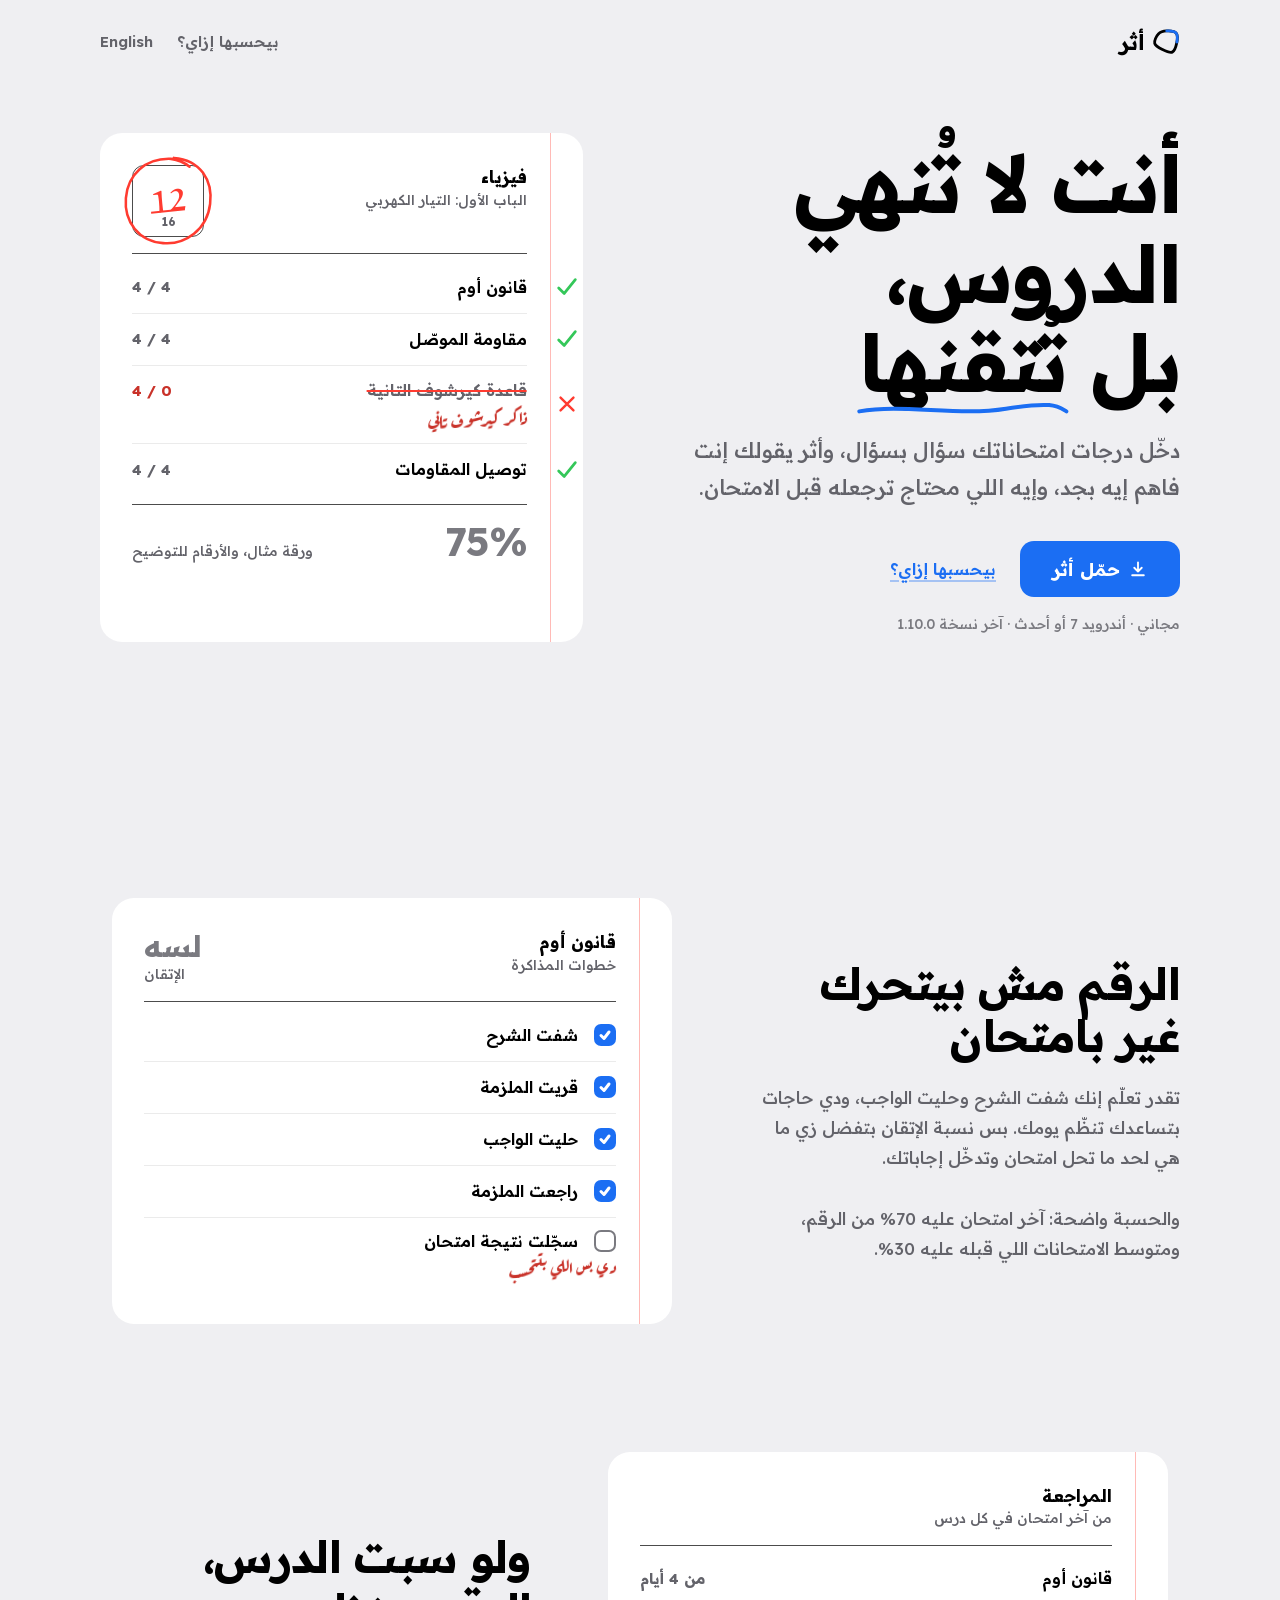
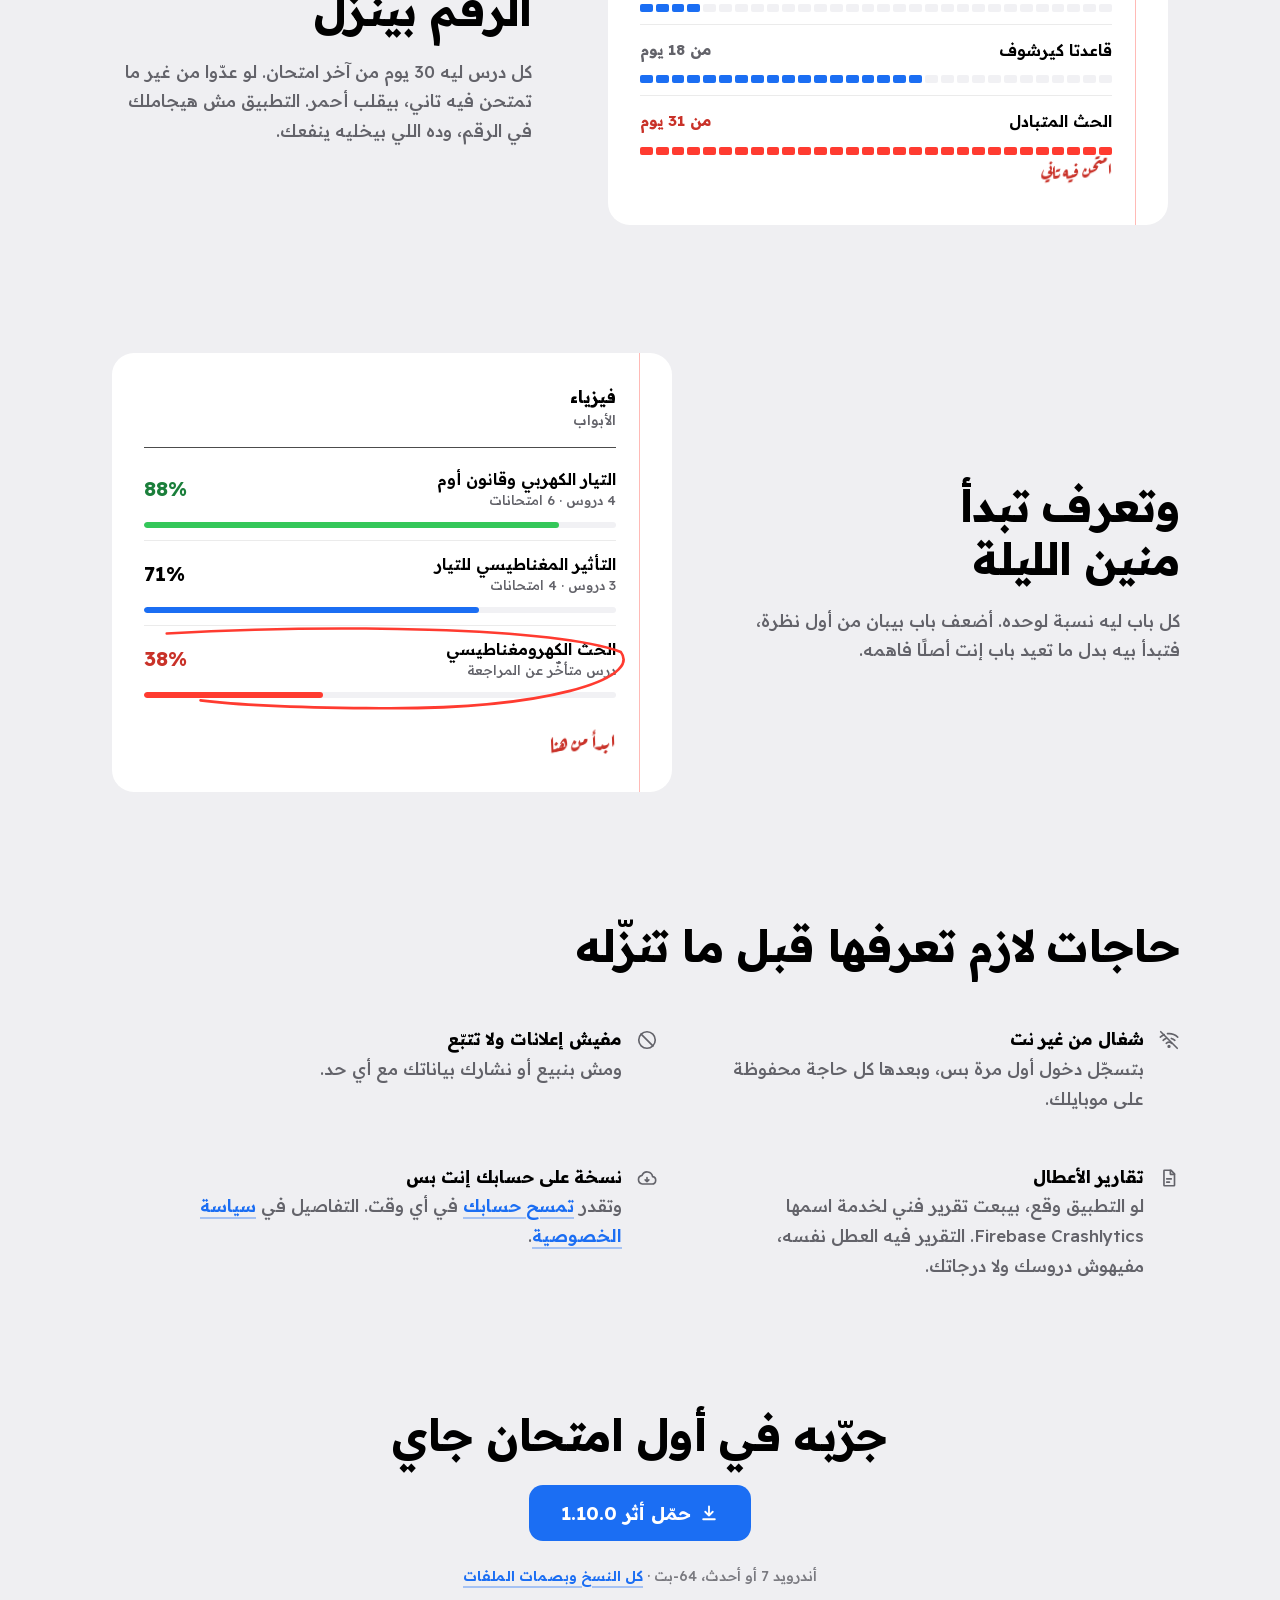
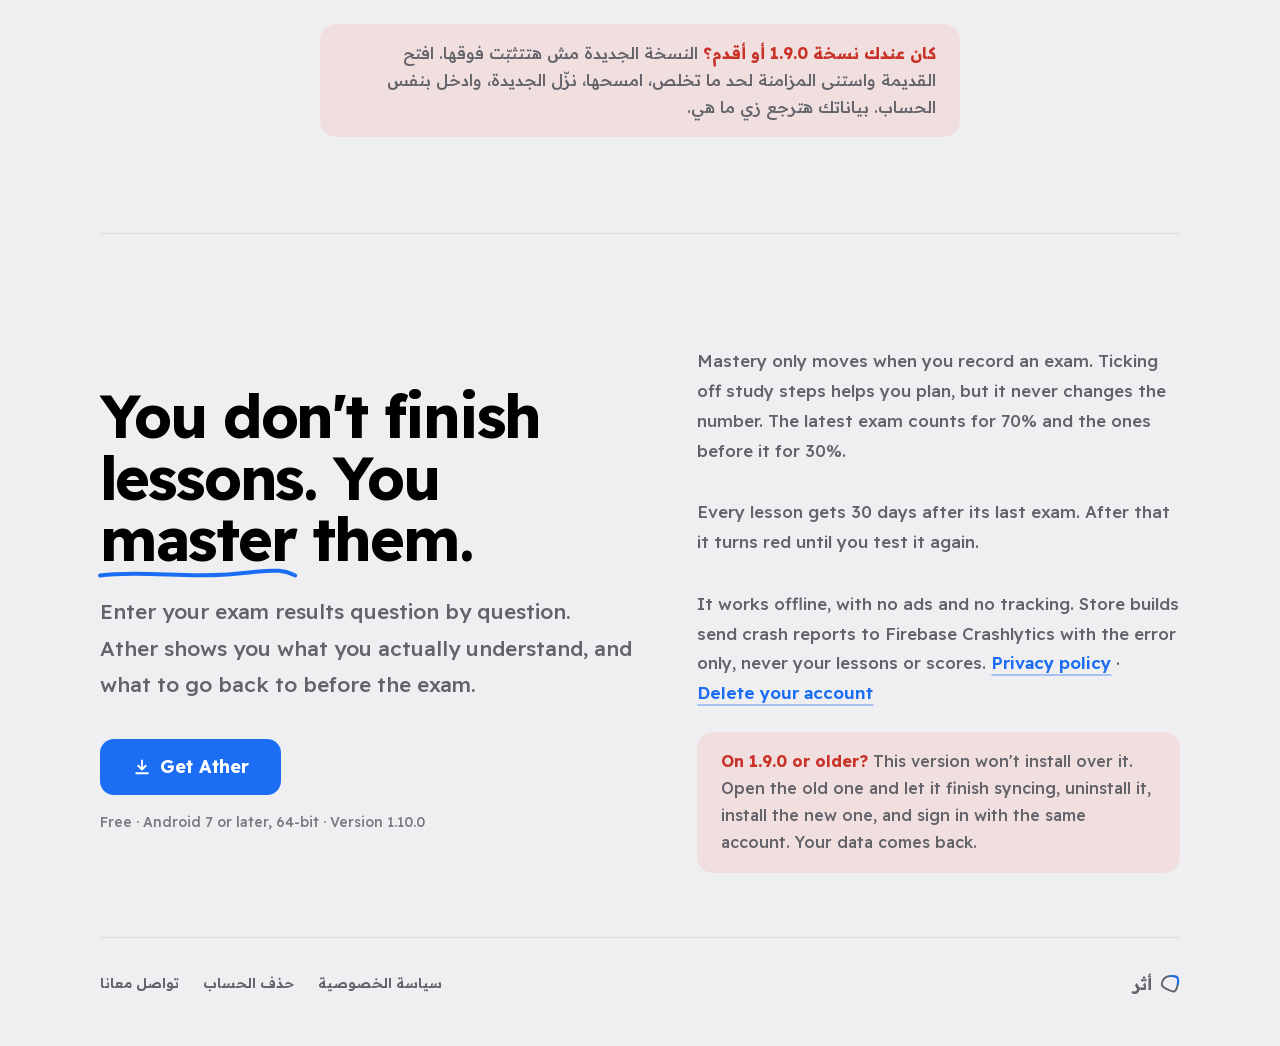
==== commit c2cff789: "site: rebuild the page around the corrected sheets; no app screenshots, human copy, one spacing scal" ====
--- a/public/index.html
+++ b/public/index.html
@@ -3,8 +3,8 @@
 <head>
 <meta charset="utf-8">
 <meta name="viewport" content="width=device-width, initial-scale=1, viewport-fit=cover">
-<title>أثر — أنت لا تُنهي الدروس، بل تُتقنها</title>
-<meta name="description" content="أثر يقرأ درجات امتحاناتك الحقيقية ويقول لك أضعف باب عندك وأي درس محتاج مراجعة. مجاني، يعمل دون إنترنت، لطلبة الثانوية العامة.">
+<title>أثر: أنت لا تُنهي الدروس، بل تُتقنها</title>
+<meta name="description" content="دخّل درجات امتحاناتك سؤال بسؤال، وأثر يقولك إنت فاهم إيه بجد وإيه اللي محتاج ترجعله. مجاني، شغال من غير نت، لطلبة الثانوية العامة.">
 <meta name="theme-color" content="#EFEFF2" media="(prefers-color-scheme: light)">
 <meta name="theme-color" content="#000000" media="(prefers-color-scheme: dark)">
 <link rel="icon" href="./assets/icon.svg" type="image/svg+xml">
@@ -22,195 +22,177 @@
       <path style="stroke:var(--ballpoint)" stroke-linecap="round" pathLength="100" stroke-dasharray="27 100" d="M50 22.48 C58.46 22.05 72.24 22.77 77.02 28.45 C81.80 34.13 80.56 47.48 78.7 56.55 C76.84 65.62 72.65 79.73 65.83 82.87 C59.01 86.01 46.14 79.54 37.78 75.37 C29.42 71.20 17.61 65.22 15.68 57.83 C13.75 50.44 20.51 36.94 26.23 31.05 C31.95 25.16 41.54 22.91 50 22.48 Z"/>
     </g>
   </symbol>
-  <symbol id="down" viewBox="0 0 24 24">
-    <path d="M12 4v11m0 0-4.5-4.5M12 15l4.5-4.5M5 19.5h14" fill="none" stroke="currentColor" stroke-width="2.2" stroke-linecap="round" stroke-linejoin="round"/>
-  </symbol>
-  <symbol id="arrow" viewBox="0 0 24 24">
-    <path d="M5 12h13m0 0-5-5m5 5-5 5" fill="none" stroke="currentColor" stroke-width="2" stroke-linecap="round" stroke-linejoin="round"/>
-  </symbol>
+  <symbol id="down" viewBox="0 0 24 24"><path d="M12 4v11m0 0-4.5-4.5M12 15l4.5-4.5M5 19.5h14" fill="none" stroke="currentColor" stroke-width="2.2" stroke-linecap="round" stroke-linejoin="round"/></symbol>
+  <symbol id="tick" viewBox="0 0 26 26"><path class="tickmark" d="M4 14 L10 20 L22 5"/></symbol>
+  <symbol id="i-offline" viewBox="0 0 24 24"><g fill="none" stroke="currentColor" stroke-width="1.8" stroke-linecap="round" stroke-linejoin="round"><path d="M2.5 8.8a14 14 0 0 1 4.3-2.6M10.4 5.1A14 14 0 0 1 21.5 8.8M5.6 12.3a9 9 0 0 1 3.1-1.9M14.6 10.3a9 9 0 0 1 3.8 2M9 15.6a4.5 4.5 0 0 1 6 0"/><circle cx="12" cy="19" r=".9" fill="currentColor"/><path d="M3 3l18 18"/></g></symbol>
+  <symbol id="i-noads" viewBox="0 0 24 24"><g fill="none" stroke="currentColor" stroke-width="1.8" stroke-linecap="round" stroke-linejoin="round"><circle cx="12" cy="12" r="9"/><path d="M5.6 5.6l12.8 12.8"/></g></symbol>
+  <symbol id="i-report" viewBox="0 0 24 24"><g fill="none" stroke="currentColor" stroke-width="1.8" stroke-linecap="round" stroke-linejoin="round"><path d="M7 3.5h7l4 4V20a.5.5 0 0 1-.5.5h-10.5a.5.5 0 0 1-.5-.5V4a.5.5 0 0 1 .5-.5z"/><path d="M13.5 3.5V8h4.5M9.5 13h5M9.5 16.5h3"/></g></symbol>
+  <symbol id="i-cloud" viewBox="0 0 24 24"><g fill="none" stroke="currentColor" stroke-width="1.8" stroke-linecap="round" stroke-linejoin="round"><path d="M7 18.5h10.5a4 4 0 0 0 .6-7.95A6 6 0 0 0 6.6 9.1 4.75 4.75 0 0 0 7 18.5z"/><path d="M12 11.5v4.5m0 0-2-2m2 2 2-2"/></g></symbol>
 </svg>
 
-<div class="desk">
+<div class="page">
 
 <header class="topbar">
   <a class="brand" href="./"><svg class="mark" aria-hidden="true"><use href="#mark"/></svg>أثر</a>
-  <nav class="lang" aria-label="اللغة / Language">
-    <a href="#ar" aria-current="true">العربية</a>
+  <nav class="topnav" aria-label="الصفحة">
+    <a href="#how">بيحسبها إزاي؟</a>
     <a href="#en" lang="en">English</a>
   </nav>
 </header>
 
-<main>
-<section id="ar" lang="ar" dir="rtl">
-
-<!-- ================= The paper, being graded ================= -->
-<div class="hero">
-  <div class="stack">
-    <article class="sheet">
-      <div class="score" role="img" aria-label="الدرجة 12 من 16">
-        <svg class="ring" viewBox="0 0 106 106" aria-hidden="true"><path class="pen-stroke draw now" style="--len:330;--d:250ms" d="M60 6 C88 8 102 30 99 56 C96 84 72 101 47 99 C20 97 4 76 6 50 C8 24 28 5 56 7 C64 8 70 11 76 15"/></svg>
+<main id="ar" lang="ar" dir="rtl">
+
+<section class="hero">
+  <div class="hero-copy">
+    <h1 class="display">أنت لا تُنهي الدروس، بل <span class="inked">تُتقنها<svg viewBox="0 0 100 10" preserveAspectRatio="none" aria-hidden="true"><path d="M2 6 C 22 3, 48 8, 70 5 S 94 4, 98 6"/></svg></span></h1>
+    <p class="lede">دخّل درجات امتحاناتك سؤال بسؤال، وأثر يقولك إنت فاهم إيه بجد، وإيه اللي محتاج ترجعله قبل الامتحان.</p>
+    <div class="actions">
+      <a class="btn" href="https://github.com/Yassen0-0/ather-releases/releases/latest/download/ather-latest.apk"><svg aria-hidden="true"><use href="#down"/></svg>حمّل أثر</a>
+      <a class="textlink" href="#how">بيحسبها إزاي؟</a>
+    </div>
+    <p class="fine">مجاني · أندرويد 7 أو أحدث · آخر نسخة 1.10.0</p>
+  </div>
+
+  <article class="sheet" data-mark aria-label="ورقة امتحان متصححة، مثال">
+    <header class="sheet-head">
+      <div class="subject"><b>فيزياء</b><span>الباب الأول: التيار الكهربي</span></div>
+      <div class="score" role="img" aria-label="12 من 16">
+        <svg viewBox="0 0 98 98" aria-hidden="true"><path class="pen draw" style="--len:320;--d:200ms" d="M55 5 C82 7 95 28 92 52 C89 78 67 94 44 92 C19 90 4 70 6 46 C8 22 26 5 52 6 C60 7 66 10 71 14"/></svg>
         <span class="got">12</span><span class="of">16</span>
       </div>
-      <div class="fields">
-        <div class="field">الاسم: <b>أنت</b></div>
-        <div class="field">المادة: <b>فيزياء · التيار الكهربي</b></div>
+    </header>
+    <ol class="rows">
+      <li><svg class="mk" aria-hidden="true"><use href="#tick"/></svg><span class="t">قانون أوم</span><span class="v">4 / 4</span></li>
+      <li><svg class="mk" aria-hidden="true"><use href="#tick"/></svg><span class="t">مقاومة الموصّل</span><span class="v">4 / 4</span></li>
+      <li class="wrong">
+        <svg class="mk" viewBox="0 0 26 26" aria-hidden="true"><path class="pen draw" style="--len:44;--d:520ms" d="M6 6 L20 20 M20 6 L6 20"/></svg>
+        <span class="t">قاعدة كيرشوف التانية</span><span class="v">0 / 4</span>
+        <span class="note later" style="--d:760ms">ذاكر كيرشوف تاني</span>
+      </li>
+      <li><svg class="mk" aria-hidden="true"><use href="#tick"/></svg><span class="t">توصيل المقاومات</span><span class="v">4 / 4</span></li>
+    </ol>
+    <footer class="sheet-foot">
+      <span class="pct">75%</span>
+      <span class="fine">ورقة مثال، والأرقام للتوضيح</span>
+    </footer>
+  </article>
+</section>
+
+<section class="chapter" id="how">
+  <div class="chapter-copy">
+    <h2 class="h2">الرقم مش بيتحرك غير بامتحان</h2>
+    <p class="body">تقدر تعلّم إنك شفت الشرح وحليت الواجب، ودي حاجات بتساعدك تنظّم يومك. بس نسبة الإتقان بتفضل زي ما هي لحد ما تحل امتحان وتدخّل إجاباتك.</p>
+    <p class="body">والحسبة واضحة: آخر امتحان عليه 70% من الرقم، ومتوسط الامتحانات اللي قبله عليه 30%.</p>
+  </div>
+  <article class="sheet" data-mark aria-label="خطوات مذاكرة درس، مثال">
+    <header class="sheet-head">
+      <div class="subject"><b>قانون أوم</b><span>خطوات المذاكرة</span></div>
+      <div class="subject" style="text-align:end"><span class="dash">لسه</span><span>الإتقان</span></div>
+    </header>
+    <ul class="rows check">
+      <li><span class="box"><svg viewBox="0 0 14 14" aria-hidden="true"><path d="M3 7.5 6 10.5 11 4"/></svg></span><span class="t">شفت الشرح</span></li>
+      <li><span class="box"><svg viewBox="0 0 14 14" aria-hidden="true"><path d="M3 7.5 6 10.5 11 4"/></svg></span><span class="t">قريت الملزمة</span></li>
+      <li><span class="box"><svg viewBox="0 0 14 14" aria-hidden="true"><path d="M3 7.5 6 10.5 11 4"/></svg></span><span class="t">حليت الواجب</span></li>
+      <li><span class="box"><svg viewBox="0 0 14 14" aria-hidden="true"><path d="M3 7.5 6 10.5 11 4"/></svg></span><span class="t">راجعت الملزمة</span></li>
+      <li class="counts"><span class="box"></span><span class="t">سجّلت نتيجة امتحان</span>
+        <span class="note later" style="--d:300ms">دي بس اللي بتتحسب</span></li>
+    </ul>
+  </article>
+</section>
+
+<section class="chapter flip">
+  <div class="chapter-copy">
+    <h2 class="h2">ولو سبت الدرس، الرقم بينزل</h2>
+    <p class="body">كل درس ليه 30 يوم من آخر امتحان. لو عدّوا من غير ما تمتحن فيه تاني، بيقلب أحمر. التطبيق مش هيجاملك في الرقم، وده اللي بيخليه ينفعك.</p>
+  </div>
+  <article class="sheet" data-mark aria-label="عدّاد المراجعة، مثال">
+    <header class="sheet-head">
+      <div class="subject"><b>المراجعة</b><span>من آخر امتحان في كل درس</span></div>
+    </header>
+    <ul class="rows clock">
+      <li><span class="t">قانون أوم</span><span class="v">من 4 أيام</span><span class="days" data-on="4"></span></li>
+      <li><span class="t">قاعدتا كيرشوف</span><span class="v">من 18 يوم</span><span class="days" data-on="18"></span></li>
+      <li class="late"><span class="t">الحث المتبادل</span><span class="v">من 31 يوم</span><span class="days" data-on="30"></span>
+        <span class="note later" style="--d:250ms">امتحن فيه تاني</span></li>
+    </ul>
+  </article>
+</section>
+
+<section class="chapter">
+  <div class="chapter-copy">
+    <h2 class="h2">وتعرف تبدأ منين الليلة</h2>
+    <p class="body">كل باب ليه نسبة لوحده. أضعف باب بيبان من أول نظرة، فتبدأ بيه بدل ما تعيد باب إنت أصلًا فاهمه.</p>
+  </div>
+  <article class="sheet" data-mark aria-label="نسب الأبواب، مثال">
+    <header class="sheet-head">
+      <div class="subject"><b>فيزياء</b><span>الأبواب</span></div>
+    </header>
+    <ul class="rows report">
+      <li class="good"><span class="t">التيار الكهربي وقانون أوم<small>4 دروس · 6 امتحانات</small></span><span class="v">88%</span><span class="bar"><i style="--v:88%"></i></span></li>
+      <li><span class="t">التأثير المغناطيسي للتيار<small>3 دروس · 4 امتحانات</small></span><span class="v">71%</span><span class="bar"><i style="--v:71%"></i></span></li>
+      <li class="weak">
+        <svg class="ring" viewBox="0 0 300 80" preserveAspectRatio="none" aria-hidden="true"><path class="pen draw" vector-effect="non-scaling-stroke" style="--len:900;--d:150ms" d="M26 10 C120 2 250 4 290 26 C302 50 246 76 150 75 C60 74 6 68 8 42 C10 22 44 10 84 8"/></svg>
+        <span class="t">الحث الكهرومغناطيسي<small>درس متأخّر عن المراجعة</small></span><span class="v">38%</span><span class="bar"><i style="--v:38%"></i></span>
+      </li>
+    </ul>
+    <p style="margin-top:var(--s4)"><span class="note later" style="--d:700ms">ابدأ من هنا</span></p>
+  </article>
+</section>
+
+<section class="facts">
+  <div class="chapter-copy">
+    <h2 class="h2">حاجات لازم تعرفها قبل ما تنزّله</h2>
+  </div>
+  <ul>
+    <li><svg aria-hidden="true"><use href="#i-offline"/></svg><p><b>شغال من غير نت</b>بتسجّل دخول أول مرة بس، وبعدها كل حاجة محفوظة على موبايلك.</p></li>
+    <li><svg aria-hidden="true"><use href="#i-noads"/></svg><p><b>مفيش إعلانات ولا تتبّع</b>ومش بنبيع أو نشارك بياناتك مع أي حد.</p></li>
+    <li><svg aria-hidden="true"><use href="#i-report"/></svg><p><b>تقارير الأعطال</b>لو التطبيق وقع، بيبعت تقرير فني لخدمة اسمها <bdi class="nowrap">Firebase Crashlytics</bdi>. التقرير فيه العطل نفسه، مفيهوش دروسك ولا درجاتك.</p></li>
+    <li><svg aria-hidden="true"><use href="#i-cloud"/></svg><p><b>نسخة على حسابك إنت بس</b>وتقدر <a href="./account-deletion">تمسح حسابك</a> في أي وقت. التفاصيل في <a href="./privacy">سياسة الخصوصية</a>.</p></li>
+  </ul>
+</section>
+
+<section class="close" id="download">
+  <h2 class="h2">جرّبه في أول امتحان جاي</h2>
+  <div class="actions">
+    <a class="btn" href="https://github.com/Yassen0-0/ather-releases/releases/latest/download/ather-latest.apk"><svg aria-hidden="true"><use href="#down"/></svg>حمّل أثر 1.10.0</a>
+  </div>
+  <p class="fine">أندرويد 7 أو أحدث، 64-بت · <a href="https://github.com/Yassen0-0/ather-releases/releases">كل النسخ وبصمات الملفات</a></p>
+  <p class="migrate"><b>كان عندك نسخة 1.9.0 أو أقدم؟</b> النسخة الجديدة مش هتتثبّت فوقها. افتح القديمة واستنى المزامنة لحد ما تخلص، امسحها، نزّل الجديدة، وادخل بنفس الحساب. بياناتك هترجع زي ما هي.</p>
+</section>
+
+</main>
+
+<section class="en" id="en" lang="en" dir="ltr">
+  <div class="hero">
+    <div class="hero-copy">
+      <h2 class="display">You don't finish lessons. You <span class="inked">master<svg viewBox="0 0 100 10" preserveAspectRatio="none" aria-hidden="true"><path d="M2 6 C 22 3, 48 8, 70 5 S 94 4, 98 6"/></svg></span> them.</h2>
+      <p class="lede">Enter your exam results question by question. Ather shows you what you actually understand, and what to go back to before the exam.</p>
+      <div class="actions">
+        <a class="btn" href="https://github.com/Yassen0-0/ather-releases/releases/latest/download/ather-latest.apk"><svg aria-hidden="true"><use href="#down"/></svg>Get Ather</a>
       </div>
-
-      <h1 class="answer">أنت لا تُنهي الدروس، بل تُتقنها</h1>
-      <p class="lined">أثر يقرأ درجات امتحاناتك الحقيقية ويقول لك <b>أضعف باب عندك</b> و<b>أي درس محتاج مراجعة</b> — فتذاكر اللي محتاجه، مش اللي خلّصته.</p>
-
-      <div class="cta">
-        <a class="btn" href="https://github.com/Yassen0-0/ather-releases/releases/latest/download/ather-latest.apk">
-          <svg aria-hidden="true"><use href="#down"/></svg>حمّل أثر
-        </a>
-        <p class="small">مجاني · أندرويد 7 فأحدث · الإصدار 1.10.0</p>
-      </div>
-    </article>
-  </div>
-
-  <figure class="hero-aside">
-    <img src="./assets/screens/ar-today.jpg" width="499" height="1080" alt="الشاشة الرئيسية في أثر: الإتقان العام 38% وقائمة المواد">
-  </figure>
+      <p class="fine">Free · Android 7 or later, 64-bit · Version 1.10.0</p>
+    </div>
+    <div class="chapter-copy">
+      <p class="body">Mastery only moves when you record an exam. Ticking off study steps helps you plan, but it never changes the number. The latest exam counts for 70% and the ones before it for 30%.</p>
+      <p class="body">Every lesson gets 30 days after its last exam. After that it turns red until you test it again.</p>
+      <p class="body">It works offline, with no ads and no tracking. Store builds send crash reports to Firebase Crashlytics with the error only, never your lessons or scores. <a href="./privacy">Privacy policy</a> · <a href="./account-deletion">Delete your account</a></p>
+      <p class="migrate" style="margin-top:var(--s2)"><b>On 1.9.0 or older?</b> This version won't install over it. Open the old one and let it finish syncing, uninstall it, install the new one, and sign in with the same account. Your data comes back.</p>
+    </div>
+  </div>
+</section>
+
+<footer>
+  <a class="brand" href="./"><svg class="mark" aria-hidden="true"><use href="#mark"/></svg>أثر</a>
+  <nav aria-label="روابط">
+    <a href="./privacy">سياسة الخصوصية</a>
+    <a href="./account-deletion">حذف الحساب</a>
+    <a href="mailto:yassen.y.mohamed.s@gmail.com">تواصل معانا</a>
+  </nav>
+</footer>
+
 </div>
 
-<!-- ================= Weakest chapter, circled ================= -->
-<article class="sheet" data-mark>
-  <h2 class="q">هتعرف تذاكر إيه بالظبط</h2>
-  <p class="lined">كل باب ليه رقم واحد، محسوب من امتحاناته هو بس. الأضعف بيبان لوحده، فتبدأ منه بدل ما تعيد اللي أنت شاطر فيه.</p>
-  <ul class="report" aria-label="تقرير الفيزياء — مثال">
-    <li class="good"><span class="name">التيار الكهربي وقانون أوم</span><span class="sub">4 دروس · 6 امتحانات</span><span class="v">88%</span><span class="bar"><i style="--v:88%"></i></span></li>
-    <li><span class="name">التأثير المغناطيسي للتيار</span><span class="sub">3 دروس · 4 امتحانات</span><span class="v">71%</span><span class="bar"><i style="--v:71%"></i></span></li>
-    <li class="weak">
-      <svg class="ring" viewBox="0 0 300 60" preserveAspectRatio="none" aria-hidden="true"><path class="pen-stroke draw" vector-effect="non-scaling-stroke" style="--len:760;--d:150ms" d="M24 9 C120 1 252 3 290 20 C302 38 244 57 150 56 C60 55 5 50 8 31 C10 16 40 8 78 6"/></svg>
-      <span class="name">الحث الكهرومغناطيسي</span><span class="sub">درس واحد متأخّر عن مراجعته</span><span class="v">38%</span><span class="bar"><i style="--v:38%"></i></span>
-    </li>
-  </ul>
-  <p class="report-note"><span class="note-pen fade" style="--d:520ms">ابدأ من هنا</span></p>
-  <p class="small">مثال من شاشة التقرير — الأرقام توضيحية.</p>
-</article>
-
-<div class="pair">
-  <!-- ================= The mark comes from real answers ================= -->
-  <article class="sheet" data-mark>
-    <h2 class="q">الرقم ده جاي منين؟</h2>
-    <p class="lined">من ورقة امتحان حقيقية. بتدخّل كل سؤال: صح ولا غلط، وأثر بيحسب.</p>
-    <ol class="answers" aria-label="تصحيح امتحان — مثال">
-      <li><svg class="mk" viewBox="0 0 26 26" aria-hidden="true"><path class="tick-stroke draw" style="--len:40;--d:100ms" d="M4 14 L10 20 L22 5"/></svg><span class="n">س1</span><span class="a">قانون أوم</span><span class="pts">4 / 4</span></li>
-      <li><svg class="mk" viewBox="0 0 26 26" aria-hidden="true"><path class="tick-stroke draw" style="--len:40;--d:220ms" d="M4 14 L10 20 L22 5"/></svg><span class="n">س2</span><span class="a">مقاومة الموصل</span><span class="pts">4 / 4</span></li>
-      <li class="wrong"><svg class="mk" viewBox="0 0 26 26" aria-hidden="true"><path class="pen-stroke draw" style="--len:44;--d:340ms" d="M6 6 L20 20 M20 6 L6 20"/></svg><span class="n">س3</span><span class="a">قاعدة كيرشوف الثانية</span><span class="pts">0 / 4</span></li>
-      <li><svg class="mk" viewBox="0 0 26 26" aria-hidden="true"><path class="tick-stroke draw" style="--len:40;--d:460ms" d="M4 14 L10 20 L22 5"/></svg><span class="n">س4</span><span class="a">توصيل المقاومات</span><span class="pts">4 / 4</span></li>
-    </ol>
-    <div class="total"><span class="pct">75%</span><span class="frac">12 / 16 درجة</span></div>
-    <div class="shift" aria-label="الإتقان قبل 77% وبعد 76%">
-      <div><span>الإتقان قبل</span><b>77%</b></div>
-      <svg aria-hidden="true"><use href="#arrow"/></svg>
-      <div><span>الإتقان بعد</span><b>76%</b></div>
-    </div>
-    <p class="small">الإتقان = آخر امتحان (70%) + متوسط اللي قبله (30%).</p>
-    <p style="margin-top:18px"><span class="struck"><span class="box"></span>راجعت الدرس<svg class="x" viewBox="0 0 142 34" preserveAspectRatio="none" aria-hidden="true"><path class="pen-stroke draw" vector-effect="non-scaling-stroke" style="--len:300;--d:600ms" d="M4 26 C44 22 96 14 138 6"/></svg></span>
-    &nbsp;<span class="note-pen fade" style="--d:820ms">مفيش الزرار ده</span></p>
-    <p class="small">الرقم بيتحرّك بامتحان بس. الواجب بيتسجّل، لكنه مش بيدخل في الحساب.</p>
-  </article>
-
-  <!-- ================= The 30-day clock ================= -->
-  <article class="sheet" data-mark>
-    <h2 class="q">والرقم بيقلّ لو سبته</h2>
-    <p class="lined">كل درس ليه عدّاد 30 يوم. لما يخلص، الدرس بيحمرّ لحد ما تمتحن فيه تاني — مفيش حاجة تانية بتصفّره.</p>
-    <ul class="clock" aria-label="عدّاد المراجعة — مثال">
-      <li><span class="name">قانون أوم</span><span class="when">من 4 أيام</span><span class="days" data-on="4"></span></li>
-      <li><span class="name">قاعدتا كيرشوف</span><span class="when">من 18 يوم</span><span class="days" data-on="18"></span></li>
-      <li class="late"><span class="name">الحث المتبادل</span><span class="when">من 31 يوم · تأخّرت مراجعته</span><span class="days" data-on="30"></span></li>
-    </ul>
-    <p><span class="note-pen fade" style="--d:300ms">امتحن فيه تاني!</span></p>
-  </article>
-</div>
-
-<!-- ================= Real screens ================= -->
-<h2 class="q" style="margin:12px 2px 6px">ده شكله على موبايلك</h2>
-<div class="screens">
-  <figure><img src="./assets/screens/ar-today.jpg" width="499" height="1080" loading="lazy" alt="الشاشة الرئيسية: الإتقان العام وقائمة المواد"><figcaption>اليوم</figcaption></figure>
-  <figure><img src="./assets/screens/ar-lesson.jpg" width="499" height="1080" loading="lazy" alt="شاشة الدرس: نسبة الإتقان وخطوات المذاكرة"><figcaption>الدرس</figcaption></figure>
-  <figure><img src="./assets/screens/ar-result.jpg" width="499" height="1080" loading="lazy" alt="نتيجة امتحان: 75% والإتقان قبل وبعد"><figcaption>نتيجة امتحان</figcaption></figure>
-</div>
-
-<!-- ================= تعليمات ================= -->
-<article class="sheet plain">
-  <div class="rules">
-    <h2>تعليمات هامة</h2>
-    <ol>
-      <li><b>يعمل دون إنترنت.</b> كل حاجة محفوظة على موبايلك. الحساب مطلوب مرة واحدة عند أول تسجيل دخول.</li>
-      <li><b>مفيش إعلانات ولا تتبّع</b>، ومفيش مشاركة مع أي طرف تالت.</li>
-      <li>نسخ المتجر بتبعت <b>تقارير أعطال فنية</b> لـ Firebase Crashlytics — تفاصيل العطل بس، مش سجل مذاكرتك.</li>
-      <li>سجل مذاكرتك في مكانين بس: <b>موبايلك</b>، ونسخة احتياطية على <b>حسابك أنت</b>.</li>
-      <li>تقدر <a href="./account-deletion">تمسح حسابك</a> في أي وقت. <a href="./privacy">سياسة الخصوصية</a>.</li>
-    </ol>
-  </div>
-</article>
-
-<!-- ================= Hand it in ================= -->
-<article class="sheet handin" id="download">
-  <h2 class="q">ابدأ من أول امتحان</h2>
-  <div class="cta">
-    <a class="btn" href="https://github.com/Yassen0-0/ather-releases/releases/latest/download/ather-latest.apk">
-      <svg aria-hidden="true"><use href="#down"/></svg>حمّل أثر 1.10.0
-    </a>
-    <p class="small">أندرويد 7 فأحدث، ٦٤-بت · <a href="https://github.com/Yassen0-0/ather-releases/releases">كل النسخ وبصماتها</a></p>
-  </div>
-  <div class="pen-note">
-    <span class="note-pen">عندك نسخة 1.9.0 أو أقدم؟</span>
-    النسخة دي مش بتتثبّت فوقها. بالترتيب: افتح القديمة واستنى لحد ما المزامنة تخلص، امسحها، ثبّت الجديدة، وسجّل دخول بنفس الحساب — بياناتك هترجع من السحابة.
-  </div>
-  <p class="contact" style="margin-top:20px">
-    <a href="mailto:yassen.y.mohamed.s@gmail.com">yassen.y.mohamed.s@gmail.com</a>
-    <a href="./privacy">سياسة الخصوصية</a>
-    <a href="./account-deletion">حذف حسابك</a>
-  </p>
-</article>
-
-</section>
-
-<!-- ================= English ================= -->
-<section id="en" lang="en" dir="ltr">
-  <div class="stack">
-    <article class="sheet">
-      <div class="score" role="img" aria-label="Score 12 out of 16">
-        <svg class="ring" viewBox="0 0 106 106" aria-hidden="true"><path class="pen-stroke" d="M60 6 C88 8 102 30 99 56 C96 84 72 101 47 99 C20 97 4 76 6 50 C8 24 28 5 56 7 C64 8 70 11 76 15"/></svg>
-        <span class="got">12</span><span class="of">16</span>
-      </div>
-      <div class="fields">
-        <div class="field">Name: <b>You</b></div>
-        <div class="field">Subject: <b>Physics · Electric current</b></div>
-      </div>
-      <h2 class="answer">You don't finish lessons. You master them.</h2>
-      <p class="lined">Ather reads your real exam results and tells you <b>your weakest chapter</b> and <b>which lesson is overdue</b> — so you study what you need, not what you already finished.</p>
-      <ol class="answers" aria-label="How it works">
-        <li><svg class="mk" viewBox="0 0 26 26" aria-hidden="true"><path class="tick-stroke" d="M4 14 L10 20 L22 5"/></svg><span class="n">1</span><span class="a">Mastery comes from exams only. There is no "I reviewed this" button.</span><span></span></li>
-        <li><svg class="mk" viewBox="0 0 26 26" aria-hidden="true"><path class="tick-stroke" d="M4 14 L10 20 L22 5"/></svg><span class="n">2</span><span class="a">It decays: 30 days after the last exam, the lesson turns red.</span><span></span></li>
-        <li><svg class="mk" viewBox="0 0 26 26" aria-hidden="true"><path class="tick-stroke" d="M4 14 L10 20 L22 5"/></svg><span class="n">3</span><span class="a">Offline, no ads, no tracking. Store builds send crash reports to Firebase Crashlytics, never your study record.</span><span></span></li>
-      </ol>
-      <div class="cta">
-        <a class="btn" href="https://github.com/Yassen0-0/ather-releases/releases/latest/download/ather-latest.apk">
-          <svg aria-hidden="true"><use href="#down"/></svg>Get Ather 1.10.0
-        </a>
-        <p class="small">Free · Android 7+, 64-bit · <a href="https://github.com/Yassen0-0/ather-releases/releases">All versions and checksums</a></p>
-      </div>
-      <p class="small" style="margin-top:14px"><b>On 1.9.0 or older?</b> This version does not install over it: let the old one finish syncing, uninstall it, install this one, and sign in with the same account — your data comes back from the cloud.</p>
-      <p class="contact" style="margin-top:14px">
-        <a href="mailto:yassen.y.mohamed.s@gmail.com">yassen.y.mohamed.s@gmail.com</a>
-        <a href="./privacy">Privacy Policy</a>
-        <a href="./account-deletion">Delete your account</a>
-      </p>
-    </article>
-  </div>
-</section>
-</main>
-
-<footer><svg class="mark" aria-hidden="true"><use href="#mark"/></svg>أثر · Ather</footer>
-
-</div>
-
 <script>
-  // The 30-day clocks: one cell per day, filled up to the lesson's age.
   document.querySelectorAll('.days').forEach(function (row) {
     var on = +row.dataset.on;
     for (var i = 0; i < 30; i++) {
@@ -219,18 +201,18 @@
       row.appendChild(cell);
     }
     row.setAttribute('role', 'img');
-    row.setAttribute('aria-label', on + ' / 30');
+    row.setAttribute('aria-label', on + ' من 30 يوم');
   });
-  // The pen marks each sheet once, as it comes into view.
+  var sheets = document.querySelectorAll('[data-mark]');
   if ('IntersectionObserver' in window) {
     var io = new IntersectionObserver(function (entries) {
       entries.forEach(function (e) {
         if (e.isIntersecting) { e.target.classList.add('marked'); io.unobserve(e.target); }
       });
-    }, { threshold: 0.35 });
-    document.querySelectorAll('[data-mark]').forEach(function (el) { io.observe(el); });
+    }, { threshold: 0.3 });
+    sheets.forEach(function (el) { io.observe(el); });
   } else {
-    document.querySelectorAll('[data-mark]').forEach(function (el) { el.classList.add('marked'); });
+    sheets.forEach(function (el) { el.classList.add('marked'); });
   }
 </script>
 </body>
--- a/public/assets/ather.css
+++ b/public/assets/ather.css
@@ -1,17 +1,16 @@
 /*
  * Ather — the answer sheet.
  *
- * The site is a corrected exam paper lying on the app's own desk: the app's
- * grey page is the desk, its white card is the sheet, black Readex Pro is the
- * ink. The two state colours keep exactly the meaning they have in the app --
- * red is the teacher's pen, green is the tick -- and the one blue is the
- * student's own ballpoint: what they wrote, and the one thing to do.
+ * A graded exam paper on the app's own desk. The app's grey page is the desk,
+ * its white card is the sheet, black Readex Pro is the ink. Red and green keep
+ * exactly the meaning they have in the app (the teacher's pen, the tick); the
+ * one blue is the student's ballpoint and the one thing to do.
  *
- * Tokens are the app's (lib/core/theme/app_colors.dart, app_spacing.dart,
- * app_typography.dart). Depth is value only, as in the app: no shadows.
+ * Colours, radii and face come from lib/core/theme. Depth is value only, as in
+ * the app: no shadows. Spacing is one 4-based scale, below.
  */
 
-/* ---- Faces ------------------------------------------------------------- */
+/* ---- Faces -------------------------------------------------------------- */
 @font-face {
   font-family: "Readex Pro";
   src: url("./fonts/readex-arabic.woff2") format("woff2");
@@ -26,7 +25,7 @@
   font-display: swap;
   unicode-range: U+0000-00FF, U+0131, U+0152-0153, U+02BB-02BC, U+02C6, U+02DA, U+02DC, U+0304, U+0308, U+0329, U+2000-206F, U+20AC, U+2122, U+2191, U+2193, U+2212, U+2215, U+FEFF, U+FFFD;
 }
-/* Ruqaa is how Egyptian teachers actually write in the margin. Red pen only. */
+/* Ruqaa: how Egyptian teachers actually write in the margin. Red pen only. */
 @font-face {
   font-family: "Pen";
   src: url("./fonts/ruqaa-700-arabic.woff2") format("woff2");
@@ -39,315 +38,308 @@
   src: url("./fonts/ruqaa-700-latin.woff2") format("woff2");
   font-weight: 700;
   font-display: swap;
-  unicode-range: U+0000-00FF, U+0131, U+0152-0153, U+02BB-02BC, U+02C6, U+02DA, U+02DC, U+2000-206F, U+2212, U+2215;
-}
-
-/* ---- AppColors.light --------------------------------------------------- */
+  unicode-range: U+0000-00FF, U+2000-206F, U+2212, U+2215;
+}
+
+/* ---- Tokens: AppColors.light ------------------------------------------- */
 :root {
   color-scheme: light dark;
-  --desk: #EFEFF2;            /* pageBackground */
-  --sheet: #FFFFFF;           /* card */
-  --sheet-under: #F4F4F6;     /* muted: the sheet beneath */
-  --field: #F1F1F4;           /* fill */
-  --ink: #000000;             /* textPrimary */
-  --ink-2: #63636A;           /* textSecondary */
-  --ink-3: #7A7A80;           /* textTertiary */
-  --rule: rgba(0, 0, 0, .09);
-  --rule-strong: rgba(0, 0, 0, .75);
-  --ballpoint: #1B6EF3;       /* accent */
+  --desk: #EFEFF2;
+  --sheet: #FFFFFF;
+  --field: #F1F1F4;
+  --ink: #000000;
+  --ink-2: #63636A;
+  --ink-3: #7A7A80;
+  --rule: rgba(0, 0, 0, .08);
+  --rule-strong: rgba(0, 0, 0, .7);
+  --ballpoint: #1B6EF3;
   --on-ballpoint: #FFFFFF;
   --ballpoint-soft: rgba(27, 110, 243, .12);
-  --pen: #FF3B30;             /* wrong */
-  --pen-text: #C93229;        /* wrongText: pen at text size */
-  --pen-soft: rgba(255, 59, 48, .10);
-  --tick: #34C759;            /* right */
-  --tick-text: #1B7F3B;       /* rightText */
-  --margin: rgba(255, 59, 48, .38);
-
-  --r-sheet: 22px;            /* AppRadius.sheet */
-  --r-card: 16px;             /* AppRadius.card */
-  --r-button: 14px;           /* AppRadius.button */
-  --r-input: 12px;            /* AppRadius.input */
-  --r-pill: 999px;
-
-  --line: 34px;               /* the ruling of the answer lines */
-  --gutter: 16px;             /* AppSpacing.pageMargin */
-  --margin-x: 30px;           /* the ruled margin, inline-start */
-
-  --ease: cubic-bezier(.23, 1, .32, 1);   /* AppMotion.standard */
-  --ease-press: cubic-bezier(.34, 1.4, .64, 1);
-}
-
-/* ---- AppColors.dark ---------------------------------------------------- */
+  --pen: #FF3B30;
+  --pen-text: #C93229;
+  --pen-soft: rgba(255, 59, 48, .09);
+  --tick: #34C759;
+  --tick-text: #1B7F3B;
+  --margin-rule: rgba(255, 59, 48, .35);
+
+  /* AppRadius */
+  --r-sheet: 22px; --r-card: 16px; --r-button: 14px; --r-input: 12px; --r-pill: 999px;
+
+  /* One spacing scale, 4-based */
+  --s1: 4px; --s2: 8px; --s3: 12px; --s4: 16px; --s5: 24px; --s6: 32px;
+  --s7: 48px; --s8: 64px; --s9: 96px; --s10: 128px;
+
+  --gutter: 20px;
+  --margin-x: 28px;        /* the ruled margin of the sheet, inline-start */
+
+  --ease: cubic-bezier(.23, 1, .32, 1);          /* AppMotion.standard */
+  --ease-press: cubic-bezier(.34, 1.4, .64, 1);  /* AppMotion.pressCurve */
+}
+
+/* ---- Tokens: AppColors.dark -------------------------------------------- */
 @media (prefers-color-scheme: dark) {
   :root {
     --desk: #000000;
     --sheet: #1C1C1E;
-    --sheet-under: #161618;
     --field: #2A2A2E;
     --ink: #FFFFFF;
     --ink-2: #A1A1A8;
     --ink-3: #88888E;
     --rule: rgba(255, 255, 255, .09);
-    --rule-strong: rgba(255, 255, 255, .8);
+    --rule-strong: rgba(255, 255, 255, .75);
     --ballpoint: #4D9BFF;
     --on-ballpoint: #04203F;
     --ballpoint-soft: rgba(77, 155, 255, .18);
     --pen-text: #FF6961;
-    --pen-soft: rgba(255, 59, 48, .15);
+    --pen-soft: rgba(255, 59, 48, .14);
     --tick-text: #34C759;
-    --margin: rgba(255, 59, 48, .45);
+    --margin-rule: rgba(255, 59, 48, .45);
   }
 }
 
-/* ---- Base -------------------------------------------------------------- */
+/* ---- Base --------------------------------------------------------------- */
 *, *::before, *::after { box-sizing: border-box; }
 html { -webkit-text-size-adjust: 100%; scroll-behavior: smooth; scrollbar-color: var(--ink-3) var(--desk); }
 body {
   margin: 0;
   background: var(--desk);
   color: var(--ink);
-  font: 500 16px/1.6 "Readex Pro", system-ui, sans-serif;
-  font-feature-settings: "tnum" 1;              /* AppTypography._tabular */
+  font: 500 17px/1.75 "Readex Pro", system-ui, sans-serif;
+  font-feature-settings: "tnum" 1;
   -webkit-font-smoothing: antialiased;
   text-rendering: optimizeLegibility;
-  caret-color: var(--ballpoint);
 }
 ::selection { background: var(--ballpoint-soft); color: var(--ink); }
-img, svg { display: block; }
-a { color: var(--ballpoint); font-weight: 600; text-decoration-thickness: 1.5px; text-underline-offset: 4px; }
+svg { display: block; }
+a { color: var(--ballpoint); font-weight: 600; text-decoration: underline; text-decoration-thickness: 1.5px; text-underline-offset: 5px; text-decoration-color: color-mix(in srgb, currentColor 35%, transparent); }
 a:hover { text-decoration-color: currentColor; }
 :focus-visible { outline: 2.5px solid var(--ballpoint); outline-offset: 3px; border-radius: 6px; }
-p { margin: 0 0 12px; }
-strong, b { font-weight: 700; }
-
-.desk { max-width: 1120px; margin: 0 auto; padding: 14px var(--gutter) 72px; overflow-x: clip; }
-.visually-hidden { position: absolute; width: 1px; height: 1px; overflow: hidden; clip-path: inset(50%); white-space: nowrap; }
-
-/* ---- Top bar ----------------------------------------------------------- */
-.topbar { display: flex; align-items: center; justify-content: space-between; gap: 12px; margin-bottom: 22px; }
-.brand { display: inline-flex; align-items: center; gap: 8px; color: var(--ink); font-size: 22px; font-weight: 700; letter-spacing: -.3px; text-decoration: none; }
-.mark { width: 30px; height: 30px; flex: none; }
-.lang { display: inline-flex; gap: 4px; }
-.lang a {
-  padding: 7px 14px; border-radius: var(--r-pill);
-  color: var(--ink-2); font-size: 14px; font-weight: 700; line-height: 1.2; text-decoration: none;
-}
-.lang a[aria-current="true"] { background: var(--sheet); color: var(--ink); }
-
-/* ---- The sheet --------------------------------------------------------- */
+p { margin: 0; }
+h1, h2, h3 { margin: 0; font-weight: 700; text-wrap: balance; }
+b, strong { font-weight: 700; color: var(--ink); }
+
+.page { max-width: 1160px; margin: 0 auto; padding: 0 var(--gutter); }
+
+/* ---- Top bar ------------------------------------------------------------ */
+.topbar { display: flex; align-items: center; justify-content: space-between; gap: var(--s4); padding: var(--s4) 0; }
+.brand { display: inline-flex; align-items: center; gap: var(--s2); color: var(--ink); font-size: 21px; font-weight: 700; text-decoration: none; }
+.mark { width: 28px; height: 28px; flex: none; }
+.topnav { display: flex; align-items: center; gap: var(--s5); }
+.topnav a { color: var(--ink-2); font-size: 15px; font-weight: 600; text-decoration: none; }
+.topnav a:hover { color: var(--ink); }
+
+/* ---- Type --------------------------------------------------------------- */
+.display { font-size: clamp(40px, 10.5vw, 80px); line-height: 1.12; letter-spacing: -.02em; }
+[lang="en"] .display { letter-spacing: -.035em; line-height: 1.02; }
+.h2 { font-size: clamp(28px, 6.4vw, 44px); line-height: 1.2; letter-spacing: -.015em; }
+[lang="en"] .h2 { letter-spacing: -.03em; }
+.lede { font-size: clamp(18px, 4.6vw, 21px); line-height: 1.75; color: var(--ink-2); max-width: 30em; }
+.body { color: var(--ink-2); max-width: 32em; }
+.body + .body { margin-top: var(--s4); }
+.fine { font-size: 14px; line-height: 1.6; color: var(--ink-3); }
+
+/* The student's own emphasis: a ballpoint underline under one word. */
+.inked { position: relative; white-space: nowrap; }
+.inked svg { position: absolute; inset-inline: -2%; bottom: -.12em; width: 104%; height: .32em; overflow: visible; }
+.inked path { fill: none; stroke: var(--ballpoint); stroke-width: 4; stroke-linecap: round; vector-effect: non-scaling-stroke; }
+
+/* ---- Actions ------------------------------------------------------------ */
+.actions { display: flex; flex-wrap: wrap; align-items: center; gap: var(--s4) var(--s5); }
+.btn {
+  display: inline-flex; align-items: center; justify-content: center; gap: var(--s2);
+  min-height: 56px; padding: 0 var(--s6); border-radius: var(--r-button);
+  background: var(--ballpoint); color: var(--on-ballpoint);
+  font-size: 18px; font-weight: 700; line-height: 1.2; text-decoration: none;
+  transition: transform 140ms var(--ease-press), background-color 160ms var(--ease);
+}
+.btn:hover { background: color-mix(in srgb, var(--ballpoint) 86%, var(--ink)); }
+.btn:active { transform: scale(.97); }
+.btn svg { width: 20px; height: 20px; }
+.textlink { font-size: 16px; }
+
+/* ---- Hero ---------------------------------------------------------------- */
+.hero { display: grid; gap: var(--s7); padding: var(--s6) 0 var(--s9); }
+.hero-copy { display: grid; gap: var(--s5); align-content: center; }
+.hero-copy .actions { margin-top: var(--s3); }
+.hero-copy .fine { margin-top: calc(-1 * var(--s2)); }
+
+/* ---- The sheet ---------------------------------------------------------- */
 .sheet {
   position: relative;
   background: var(--sheet);
   border-radius: var(--r-sheet);
-  padding: 22px 20px 24px;
-  padding-inline-start: calc(var(--margin-x) + 14px);
-  margin: 0 0 28px;
-}
-/* The ruled margin every answer booklet has, where the marks go. 1px, not a stripe. */
+  padding: var(--s5) var(--s5) var(--s6);
+  padding-inline-start: calc(var(--margin-x) + var(--s4));
+  width: 100%;
+  max-width: 560px;
+}
 .sheet::after {
   content: ""; position: absolute; inset-block: 0; inset-inline-start: var(--margin-x);
-  width: 1px; background: var(--margin); pointer-events: none;
-}
-.sheet.plain::after { display: none; }
-.sheet.plain { padding-inline-start: 20px; }
-
-/* A second sheet under the first: a stack of papers, told by value alone. */
-.stack { position: relative; }
-.stack::before {
-  content: ""; position: absolute; inset: 10px 6px -8px; border-radius: var(--r-sheet);
-  background: var(--sheet-under); transform: rotate(2.2deg); z-index: 0;
-}
-@media (prefers-color-scheme: dark) { .stack::before { background: #2A2A2E; } }
-.stack > .sheet { z-index: 1; transform: rotate(-1deg); }
-
-/* Header fields: الاسم / المادة, filled in by the student's ballpoint. */
-.fields { display: grid; gap: 6px; margin: 0 0 20px; padding-inline-end: 96px; min-height: 76px; }
-.field { display: flex; align-items: baseline; gap: 8px; border-bottom: 1px dashed var(--rule-strong); padding-bottom: 3px; font-size: 13px; color: var(--ink-2); font-weight: 600; }
-.field b { color: var(--ballpoint); font-weight: 600; font-size: 15px; }
-
-/* The score box and the red circle the pen draws round it. */
+  width: 1px; background: var(--margin-rule); pointer-events: none;
+}
+.sheet-head {
+  display: flex; align-items: flex-start; justify-content: space-between; gap: var(--s4);
+  padding-bottom: var(--s4); margin-bottom: var(--s2); border-bottom: 1.5px solid var(--rule-strong);
+}
+.sheet-head .subject { display: grid; gap: 2px; }
+.sheet-head .subject b { font-size: 17px; line-height: 1.4; }
+.sheet-head .subject span { font-size: 14px; color: var(--ink-2); line-height: 1.4; }
+
+/* Score box, circled by the pen. */
 .score {
-  position: absolute; inset-block-start: 18px; inset-inline-end: 16px;
-  width: 78px; height: 78px; display: grid; place-items: center;
-  border: 1.5px solid var(--rule-strong); border-radius: var(--r-input);
-  text-align: center; line-height: 1;
-}
-.score .got { font-family: "Pen", "Readex Pro", serif; font-weight: 700; font-size: 32px; color: var(--pen); transform: translateY(-4px) rotate(-6deg); }
-.score .of { position: absolute; bottom: 9px; inset-inline: 0; font-size: 12px; font-weight: 700; color: var(--ink-2); }
-.score .of::before { content: ""; display: block; width: 36px; height: 1.5px; margin: 0 auto 4px; background: var(--pen); transform: rotate(-6deg); }
-.score .ring { position: absolute; inset: -14px; width: calc(100% + 28px); height: calc(100% + 28px); overflow: visible; }
-
-.pen-stroke { fill: none; stroke: var(--pen); stroke-width: 2.6; stroke-linecap: round; stroke-linejoin: round; }
-.tick-stroke { fill: none; stroke: var(--tick); stroke-width: 3; stroke-linecap: round; stroke-linejoin: round; }
-
-/* Margin notes: Ruqaa, red pen, slightly off the horizontal like a real hand. */
-.note-pen {
-  font-family: "Pen", "Readex Pro", serif; font-weight: 700; color: var(--pen-text);
-  font-size: 22px; line-height: 1.25; transform: rotate(-3deg); display: inline-block;
-}
-
-/* ---- Type -------------------------------------------------------------- */
-.answer {
-  font-size: clamp(38px, 11vw, 76px); font-weight: 700; letter-spacing: -.02em; line-height: 1.1;
-  margin: 0 0 18px; text-wrap: balance;
-}
-[lang="en"] .answer { letter-spacing: -.03em; }
-h2.q {
-  font-size: clamp(26px, 6.6vw, 40px); font-weight: 700; letter-spacing: -.015em; line-height: 1.2;
-  margin: 0 0 14px; text-wrap: balance;
-}
-.lined {
-  font-size: 17px; line-height: var(--line); color: var(--ink-2); margin: 0 0 22px; max-width: 34em;
-  background: repeating-linear-gradient(to bottom, transparent 0 calc(var(--line) - 1px), var(--rule) calc(var(--line) - 1px) var(--line));
-}
-.lined b { color: var(--ink); }
-.small { font-size: 13px; color: var(--ink-2); line-height: 1.5; }
-
-/* ---- The one action ---------------------------------------------------- */
-.cta { display: grid; gap: 10px; justify-items: start; }
-.btn {
-  display: inline-flex; align-items: center; justify-content: center; gap: 10px;
-  min-height: 52px; padding: 0 26px; border-radius: var(--r-button);
-  background: var(--ballpoint); color: var(--on-ballpoint);
-  font-size: 17px; font-weight: 700; line-height: 1.2; text-decoration: none;
-  transition: transform 140ms var(--ease-press), background-color 140ms var(--ease);
-}
-.btn:hover { background: color-mix(in srgb, var(--ballpoint) 88%, var(--ink)); }
-.btn:active { transform: scale(.97); }
-.btn svg { width: 20px; height: 20px; }
-.cta .small { margin: 0; }
-
-/* ---- Graded answers (section: the mark comes from real answers) ------- */
-.answers { list-style: none; margin: 0 0 18px; padding: 0; }
-.answers li {
-  position: relative; display: grid; grid-template-columns: 34px 1fr auto; align-items: center; gap: 8px;
-  min-height: 46px; border-bottom: 1px solid var(--rule); font-size: 15px;
-}
-.answers .n { color: var(--ink-3); font-weight: 700; font-size: 13px; }
-.answers .pts { font-weight: 700; font-size: 14px; color: var(--ink-2); }
-.answers .mk { position: absolute; inset-inline-start: calc(-1 * var(--margin-x) - 10px); width: 26px; height: 26px; }
-.answers .wrong .a { text-decoration: line-through; text-decoration-color: var(--pen); text-decoration-thickness: 2px; color: var(--ink-2); }
-
-.total { display: flex; flex-wrap: wrap; align-items: baseline; gap: 6px 14px; margin: 4px 0 18px; }
-.total .pct { font-size: 44px; font-weight: 700; letter-spacing: -1.5px; line-height: 1; }
-.total .frac { font-size: 14px; font-weight: 700; color: var(--ink-2); }
-
-/* before -> after, the app's own result panel */
-.shift { display: flex; align-items: center; gap: 16px; padding: 14px 16px; border-radius: var(--r-card); background: var(--field); margin: 0 0 14px; }
-.shift div { display: grid; gap: 2px; }
-.shift span { font-size: 12px; font-weight: 700; color: var(--ink-2); }
-.shift b { font-size: 22px; letter-spacing: -.5px; }
-.shift svg { width: 22px; height: 22px; color: var(--ink-3); }
-[dir="rtl"] .shift svg { transform: scaleX(-1); }
-
-.struck { display: inline-flex; align-items: center; gap: 10px; position: relative; padding: 10px 14px; border-radius: var(--r-input); background: var(--field); font-weight: 700; }
-.struck .box { width: 20px; height: 20px; border: 2px solid var(--ink-3); border-radius: 6px; }
-.struck .x { position: absolute; inset: -6px -10px; width: calc(100% + 20px); height: calc(100% + 12px); overflow: visible; }
-
-/* ---- The report: weakest chapter, circled ----------------------------- */
-.report { list-style: none; margin: 0 0 16px; padding: 0; }
-.report li { display: grid; grid-template-columns: 1fr auto; gap: 4px 12px; align-items: baseline; padding: 12px 0; border-bottom: 1px solid var(--rule); position: relative; }
-.report .name { font-weight: 700; font-size: 16px; }
-.report .sub { grid-column: 1; font-size: 13px; color: var(--ink-2); }
-.report .v { grid-row: 1 / span 2; grid-column: 2; font-size: 22px; font-weight: 700; letter-spacing: -.5px; }
-.report .bar { grid-column: 1 / -1; height: 6px; border-radius: var(--r-pill); background: var(--field); direction: ltr; overflow: hidden; margin-top: 6px; }
-.report .bar i { display: block; height: 100%; width: var(--v); border-radius: inherit; background: var(--ballpoint); }
-.report .weak .v { color: var(--pen); }
-.report .weak .bar i { background: var(--pen); }
-.report .good .v { color: var(--tick-text); }
-.report .good .bar i { background: var(--tick); }
-.report .weak .ring { position: absolute; inset: -4px -12px; width: calc(100% + 24px); height: calc(100% + 8px); overflow: visible; pointer-events: none; }
-.report-note { margin: 4px 0 0; }
-
-/* The 30-day clock */
-.clock { list-style: none; margin: 0 0 14px; padding: 0; }
-.clock li { display: grid; grid-template-columns: 1fr auto; gap: 6px 12px; padding: 12px 0; border-bottom: 1px solid var(--rule); }
-.clock .name { font-weight: 700; }
-.clock .when { font-size: 13px; color: var(--ink-2); font-weight: 600; }
-.clock .days { grid-column: 1 / -1; display: grid; grid-template-columns: repeat(30, 1fr); gap: 2px; direction: ltr; }
+  position: relative; flex: none; width: 72px; height: 72px;
+  display: grid; place-items: center; border: 1.5px solid var(--rule-strong); border-radius: var(--r-input);
+}
+.score .got { font: 700 30px/1 "Pen", serif; color: var(--pen); transform: translateY(-5px) rotate(-6deg); }
+.score .of { position: absolute; bottom: 8px; inset-inline: 0; text-align: center; font-size: 12px; font-weight: 700; line-height: 1; color: var(--ink-2); }
+.score .of::before { content: ""; display: block; width: 34px; height: 1.5px; margin: 0 auto 4px; background: var(--pen); transform: rotate(-6deg); }
+.score svg { position: absolute; inset: -13px; width: calc(100% + 26px); height: calc(100% + 26px); overflow: visible; }
+
+.pen, .tickmark { fill: none; stroke-linecap: round; stroke-linejoin: round; }
+.pen { stroke: var(--pen); stroke-width: 2.6; }
+.tickmark { stroke: var(--tick); stroke-width: 3; }
+
+/* Rows: one line of the paper. The mark sits in the margin. */
+.rows { list-style: none; margin: 0; padding: 0; }
+.rows li {
+  position: relative; display: grid; grid-template-columns: 1fr auto; align-items: center; gap: var(--s1) var(--s4);
+  min-height: 52px; padding: var(--s3) 0; border-bottom: 1px solid var(--rule);
+}
+.rows li:last-child { border-bottom: 0; }
+.rows .t { font-size: 16px; font-weight: 600; line-height: 1.45; }
+.rows .t small { display: block; font-size: 13px; font-weight: 500; color: var(--ink-2); }
+.rows .v { font-size: 15px; font-weight: 700; color: var(--ink-2); }
+.rows .mk { position: absolute; inset-inline-start: calc(-1 * (var(--margin-x) + var(--s4)) + 2px); top: 50%; width: 24px; height: 24px; transform: translateY(-50%); }
+.rows .wrong .t { color: var(--ink-2); text-decoration: line-through; text-decoration-color: var(--pen); text-decoration-thickness: 2px; }
+.rows .wrong .v { color: var(--pen-text); }
+
+.note {
+  font: 700 22px/1.3 "Pen", serif; color: var(--pen-text);
+  display: inline-block; transform: rotate(-2.5deg);
+}
+.rows .note { font-size: 19px; grid-column: 1 / -1; justify-self: start; margin-top: -2px; }
+
+.sheet-foot { display: flex; align-items: baseline; justify-content: space-between; gap: var(--s4); padding-top: var(--s4); margin-top: var(--s2); border-top: 1.5px solid var(--rule-strong); }
+.sheet-foot .pct { font-size: 40px; font-weight: 700; letter-spacing: -1px; line-height: 1; }
+.sheet-foot .fine { color: var(--ink-2); }
+
+/* Checklist sheet: ticked study steps that move nothing. */
+.check li { grid-template-columns: auto 1fr; }
+.check .box { width: 22px; height: 22px; border-radius: 7px; background: var(--ballpoint); display: grid; place-items: center; }
+.check .box svg { width: 14px; height: 14px; }
+.check .box path { fill: none; stroke: var(--on-ballpoint); stroke-width: 3; stroke-linecap: round; stroke-linejoin: round; }
+.check .counts .box { background: none; border: 2px solid var(--ink-3); }
+.check .counts .t { color: var(--ink); }
+.sheet-head .subject .dash { font-size: 30px; font-weight: 700; line-height: 1.1; color: var(--ink-3); }
+
+/* 30-day clock. */
+.clock .days { grid-column: 1 / -1; display: grid; grid-template-columns: repeat(30, 1fr); gap: 3px; direction: ltr; margin-top: var(--s2); }
 .clock .days i { height: 8px; border-radius: 2px; background: var(--field); }
 .clock .days i.on { background: var(--ballpoint); }
 .clock .late .days i.on { background: var(--pen); }
-.clock .late .when { color: var(--pen-text); }
-
-/* ---- Instructions box (تعليمات) --------------------------------------- */
-.rules { border: 1.5px solid var(--rule-strong); border-radius: var(--r-card); padding: 16px 18px 6px; margin: 0 0 8px; }
-.rules h2 { font-size: 20px; font-weight: 700; margin: 0 0 8px; text-decoration: underline; text-decoration-thickness: 1.5px; text-underline-offset: 6px; }
-.rules ol { margin: 0; padding-inline-start: 22px; }
-.rules li { margin: 0 0 10px; padding-inline-start: 4px; }
-.rules li::marker { font-weight: 700; color: var(--ink-3); }
-
-/* ---- Real screens ------------------------------------------------------ */
-.screens { display: flex; gap: 14px; overflow-x: auto; scroll-snap-type: x mandatory; padding: 8px var(--gutter) 18px; margin: 0 calc(-1 * var(--gutter)) 8px; scrollbar-width: none; }
-.screens::-webkit-scrollbar { display: none; }
-.screens figure { margin: 0; flex: 0 0 auto; scroll-snap-align: center; }
-.screens img { width: 200px; height: auto; aspect-ratio: 499 / 1080; border-radius: var(--r-sheet); background: var(--sheet); }
-.screens figure:nth-child(odd) img { transform: rotate(-1.4deg); }
-.screens figure:nth-child(even) img { transform: rotate(1.2deg); }
-.screens figcaption { margin-top: 10px; text-align: center; font-size: 13px; font-weight: 700; color: var(--ink-2); }
-
-/* ---- Hand-in ------------------------------------------------------------ */
-.handin .pen-note { margin: 18px 0 0; padding: 12px 14px; border-radius: var(--r-card); background: var(--pen-soft); font-size: 15px; line-height: 1.6; }
-.handin .pen-note .note-pen { font-size: 20px; transform: none; display: block; margin-bottom: 2px; }
-
-.contact { display: flex; flex-wrap: wrap; gap: 8px 18px; font-size: 15px; }
-footer { display: flex; align-items: center; justify-content: center; gap: 8px; margin-top: 40px; color: var(--ink-3); font-size: 13px; font-weight: 600; }
+.clock .late .v { color: var(--pen-text); }
+
+/* Chapter report, the weakest circled. */
+.report .bar { grid-column: 1 / -1; height: 6px; border-radius: var(--r-pill); background: var(--field); overflow: hidden; direction: ltr; margin-top: var(--s2); }
+.report .bar i { display: block; height: 100%; width: var(--v); border-radius: inherit; background: var(--ballpoint); }
+.report .v { font-size: 20px; color: var(--ink); }
+.report .good .v { color: var(--tick-text); }
+.report .good .bar i { background: var(--tick); }
+.report .weak .v { color: var(--pen-text); }
+.report .weak .bar i { background: var(--pen); }
+.report .weak svg.ring { position: absolute; inset: -4px -22px; width: calc(100% + 44px); height: calc(100% + 8px); overflow: visible; pointer-events: none; }
+
+/* ---- Chapters: text beside one sheet ------------------------------------ */
+.chapter { display: grid; gap: var(--s6); padding: var(--s9) 0 0; }
+.chapter-copy { display: grid; gap: var(--s4); align-content: start; }
+.chapter-copy .h2 { margin-bottom: var(--s1); }
+
+/* ---- Facts (privacy), no container ------------------------------------- */
+.facts { padding: var(--s9) 0 0; display: grid; gap: var(--s6); }
+.facts ul { list-style: none; margin: 0; padding: 0; display: grid; gap: var(--s5); }
+.facts li { display: grid; grid-template-columns: 24px 1fr; gap: var(--s3); color: var(--ink-2); }
+.facts li svg { width: 22px; height: 22px; margin-top: 5px; }
+.facts li b { display: block; }
+
+/* ---- Close --------------------------------------------------------------- */
+.close { padding: var(--s9) 0 var(--s8); display: grid; gap: var(--s5); justify-items: start; }
+.migrate {
+  margin-top: var(--s3); padding: var(--s4) var(--s5); border-radius: var(--r-card);
+  background: var(--pen-soft); max-width: 40em; font-size: 16px; line-height: 1.7; color: var(--ink-2);
+}
+.migrate b { color: var(--pen-text); }
+
+.en { border-top: 1px solid var(--rule); padding-top: var(--s8); margin-top: var(--s6); }
+.en .hero { padding-bottom: var(--s8); }
+.en .display { font-size: clamp(38px, 9vw, 60px); }
+
+footer { display: flex; flex-wrap: wrap; align-items: center; justify-content: space-between; gap: var(--s4); padding: var(--s6) 0 var(--s7); border-top: 1px solid var(--rule); color: var(--ink-3); font-size: 14px; }
+footer nav { display: flex; flex-wrap: wrap; gap: var(--s2) var(--s5); }
+footer a { color: var(--ink-2); font-weight: 600; text-decoration: none; }
+footer a:hover { color: var(--ink); }
+footer .brand { font-size: 16px; color: var(--ink-2); }
 footer .mark { width: 20px; height: 20px; }
 
-/* ---- Layout: two columns once there is room --------------------------- */
-.pair { display: grid; gap: 0 28px; }
-@media (min-width: 900px) {
-  .desk { padding-top: 22px; }
-  .sheet { padding: 30px 34px 32px; padding-inline-start: calc(var(--margin-x) + 26px); }
-  .hero { display: grid; grid-template-columns: minmax(0, 1.25fr) minmax(0, .75fr); gap: 36px; align-items: center; margin-bottom: 40px; }
-  .hero .stack { margin-top: 18px; }
-  .pair { grid-template-columns: 1fr 1fr; align-items: start; }
-  .screens { justify-content: center; overflow: visible; margin: 0 0 8px; padding: 12px 0 20px; }
-  .screens img { width: 230px; }
-  .fields { padding-inline-end: 110px; }
-}
-.hero-aside { display: none; }
-@media (min-width: 900px) { .hero-aside { display: block; } .hero-aside img { width: 100%; max-width: 300px; margin-inline: auto; border-radius: var(--r-sheet); transform: rotate(2deg); } }
-
-/* ---- English half ------------------------------------------------------- */
-#en { margin-top: 56px; }
-
-/* ---- Motion: the pen marks the paper, once ---------------------------- */
+/* ---- Wider screens ------------------------------------------------------ */
+@media (min-width: 880px) {
+  :root { --gutter: 40px; --margin-x: 32px; }
+  .topbar { padding: var(--s5) 0; }
+  .hero { grid-template-columns: minmax(0, 1.05fr) minmax(0, .95fr); gap: var(--s8); align-items: center; padding: var(--s7) 0 var(--s10); }
+  .hero .sheet { justify-self: end; }
+  .sheet { padding: var(--s6) var(--s6) var(--s6); padding-inline-start: calc(var(--margin-x) + var(--s5)); }
+  .rows .mk { inset-inline-start: calc(-1 * (var(--margin-x) + var(--s5)) + 4px); }
+  .chapter { grid-template-columns: minmax(0, .85fr) minmax(0, 1.15fr); gap: var(--s8); align-items: center; padding-top: var(--s10); }
+  .chapter.flip { grid-template-columns: minmax(0, 1.15fr) minmax(0, .85fr); }
+  .chapter.flip .chapter-copy { order: 2; }
+  .chapter .sheet { justify-self: center; }
+  .facts { gap: var(--s7); padding-top: var(--s10); }
+  .facts ul { grid-template-columns: 1fr 1fr; gap: var(--s7) var(--s8); max-width: 980px; }
+  .facts li p { max-width: 30em; }
+  .close { padding-top: var(--s10); justify-items: center; text-align: center; }
+  .close .actions { justify-content: center; }
+  .close .migrate { text-align: start; }
+}
+
+/* ---- Motion: the pen marks each sheet once ------------------------------ */
 .draw { stroke-dasharray: var(--len, 400); stroke-dashoffset: 0; }
 @media (prefers-reduced-motion: no-preference) {
   .js .draw { stroke-dashoffset: var(--len, 400); }
-  .js .marked .draw, .js .draw.now { animation: draw 520ms var(--ease) forwards; animation-delay: var(--d, 0ms); }
-  .js .marked .fade, .js .fade.now { animation: fade 360ms var(--ease) both; animation-delay: var(--d, 0ms); }
-  .js .fade { opacity: 0; }
+  .js .marked .draw { animation: draw 560ms var(--ease) forwards; animation-delay: var(--d, 0ms); }
+  .js .note.later { opacity: 0; }
+  .js .marked .note.later { animation: settle 420ms var(--ease) forwards; animation-delay: var(--d, 0ms); }
   @keyframes draw { to { stroke-dashoffset: 0; } }
-  @keyframes fade { from { opacity: 0; transform: translateY(6px) rotate(-3deg); } to { opacity: 1; transform: rotate(-3deg); } }
-}
-
-/* ---- Read pages (privacy, account deletion) --------------------------- */
-.doc { max-width: 760px; }
+  @keyframes settle { from { opacity: 0; transform: translateY(6px) rotate(-2.5deg); } to { opacity: 1; transform: rotate(-2.5deg); } }
+}
+
+/* ---- Read pages: privacy, account deletion ----------------------------- */
+.doc { max-width: 800px; }
 .doc > section {
   position: relative; background: var(--sheet); border-radius: var(--r-sheet);
-  padding: 24px 20px 26px; padding-inline-start: calc(var(--margin-x) + 14px); margin-bottom: 28px;
-}
-.doc > section::after { content: ""; position: absolute; inset-block: 0; inset-inline-start: var(--margin-x); width: 1px; background: var(--margin); }
-.doc h1 { font-size: clamp(28px, 7vw, 40px); font-weight: 700; letter-spacing: -.015em; line-height: 1.15; margin: 0 0 8px; text-wrap: balance; }
-.doc h2 { font-size: 21px; font-weight: 700; line-height: 1.3; margin: 34px 0 10px; text-wrap: balance; }
-.doc h3 { font-size: 17px; font-weight: 700; margin: 22px 0 6px; }
-.doc p, .doc li { font-size: 16px; line-height: 1.75; max-width: 68ch; }
-.doc li { margin: 6px 0; }
+  padding: var(--s6) var(--s5) var(--s7); padding-inline-start: calc(var(--margin-x) + var(--s4)); margin: var(--s4) 0 var(--s6);
+}
+.doc > section::after { content: ""; position: absolute; inset-block: 0; inset-inline-start: var(--margin-x); width: 1px; background: var(--margin-rule); }
+.doc h1 { font-size: clamp(30px, 7vw, 44px); line-height: 1.15; letter-spacing: -.015em; margin: 0 0 var(--s3); }
+.doc h2 { font-size: 22px; line-height: 1.3; margin: var(--s7) 0 var(--s3); }
+.doc h3 { font-size: 18px; margin: var(--s5) 0 var(--s2); }
+.doc p, .doc li { font-size: 16.5px; line-height: 1.8; max-width: 66ch; color: var(--ink-2); }
+.doc p { margin: 0 0 var(--s3); }
+.doc li { margin: var(--s2) 0; }
 .doc ol, .doc ul { padding-inline-start: 1.3rem; }
-.meta { color: var(--ink-2); font-size: 14px; line-height: 1.7; margin-bottom: 20px; }
+.doc .topbar nav { display: flex; gap: var(--s5); }
+.doc .topbar nav a, .doc .lang a { color: var(--ink-2); font-size: 15px; font-weight: 600; text-decoration: none; }
+.doc .lang { display: flex; gap: var(--s5); }
+.meta { color: var(--ink-3); font-size: 14px; line-height: 1.7; margin-bottom: var(--s5); }
 code { background: var(--field); border-radius: 6px; padding: .1em .4em; font: 500 .86em ui-monospace, "SF Mono", Menlo, monospace; }
-.note, .warn { border-radius: var(--r-card); padding: 14px 16px; margin: 16px 0; font-size: 15px; line-height: 1.7; }
-.note { background: var(--ballpoint-soft); }
-.warn { background: var(--pen-soft); }
-.warn strong:first-child { color: var(--pen-text); }
-.note > :last-child, .warn > :last-child { margin-bottom: 0; }
-.table-card { margin: 16px 0; overflow-x: auto; border-radius: var(--r-card); border: 1px solid var(--rule); }
-table { border-collapse: collapse; width: 100%; font-size: 14px; line-height: 1.55; }
-th, td { text-align: start; vertical-align: top; padding: 11px 14px; border-bottom: 1px solid var(--rule); }
+.doc .note, .doc .warn { font: inherit; transform: none; display: block; color: var(--ink-2); border-radius: var(--r-card); padding: var(--s4) var(--s5); margin: var(--s4) 0; font-size: 15.5px; line-height: 1.75; }
+.doc .note { background: var(--ballpoint-soft); }
+.doc .warn { background: var(--pen-soft); }
+.doc .warn strong:first-child { color: var(--pen-text); }
+.doc .note > :last-child, .doc .warn > :last-child { margin-bottom: 0; }
+.table-card { margin: var(--s4) 0; overflow-x: auto; border-radius: var(--r-card); border: 1px solid var(--rule); }
+table { border-collapse: collapse; width: 100%; font-size: 14px; line-height: 1.6; }
+th, td { text-align: start; vertical-align: top; padding: var(--s3) var(--s4); border-bottom: 1px solid var(--rule); color: var(--ink-2); }
 tr:last-child td { border-bottom: 0; }
-th { background: var(--field); color: var(--ink-2); font-size: 13px; font-weight: 700; }
-@media (max-width: 480px) { table { font-size: 13px; } th, td { padding: 9px 10px; } }
-.doc footer { margin-top: 8px; }
+th { background: var(--field); color: var(--ink); font-size: 13px; font-weight: 700; }
+@media (max-width: 480px) { table { font-size: 13px; } th, td { padding: 10px 12px; } }
+.doc footer { display: flex; justify-content: center; border: 0; padding: var(--s4) 0 var(--s7); }
+.nowrap { white-space: nowrap; }
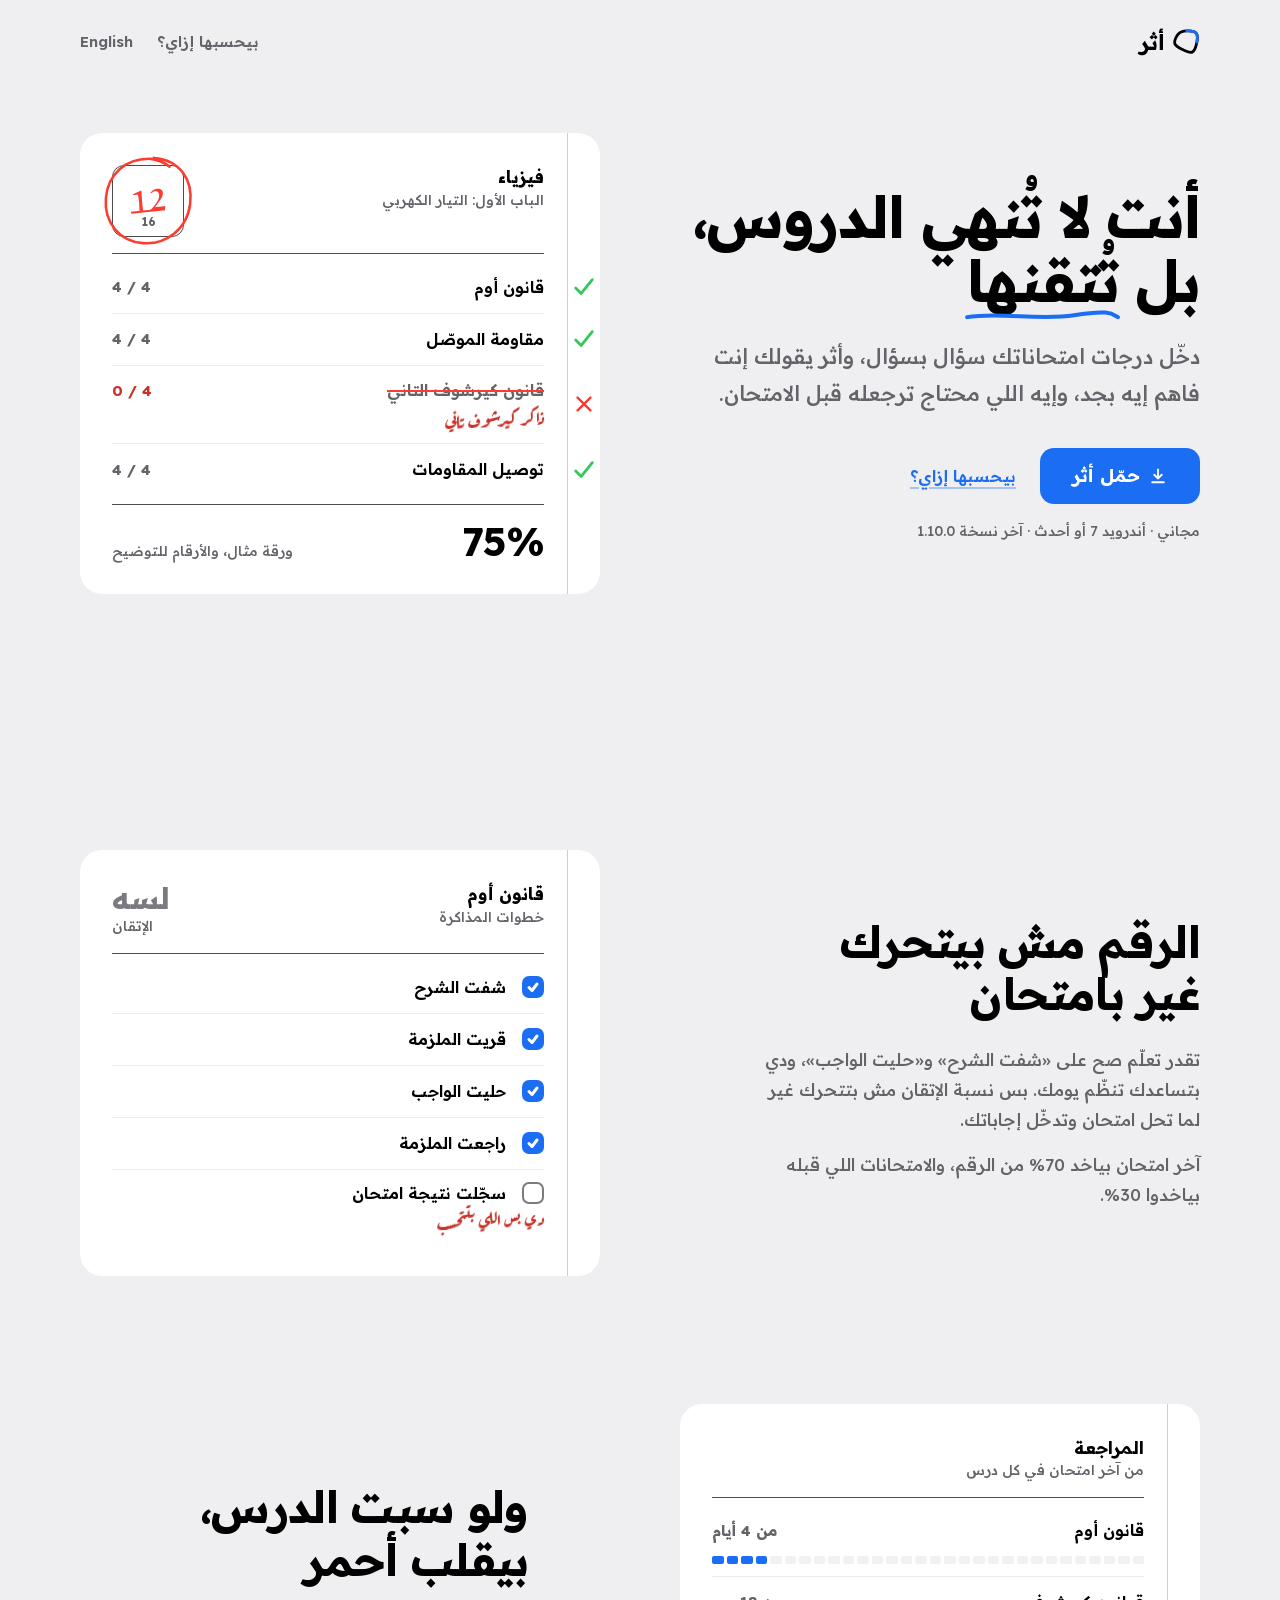
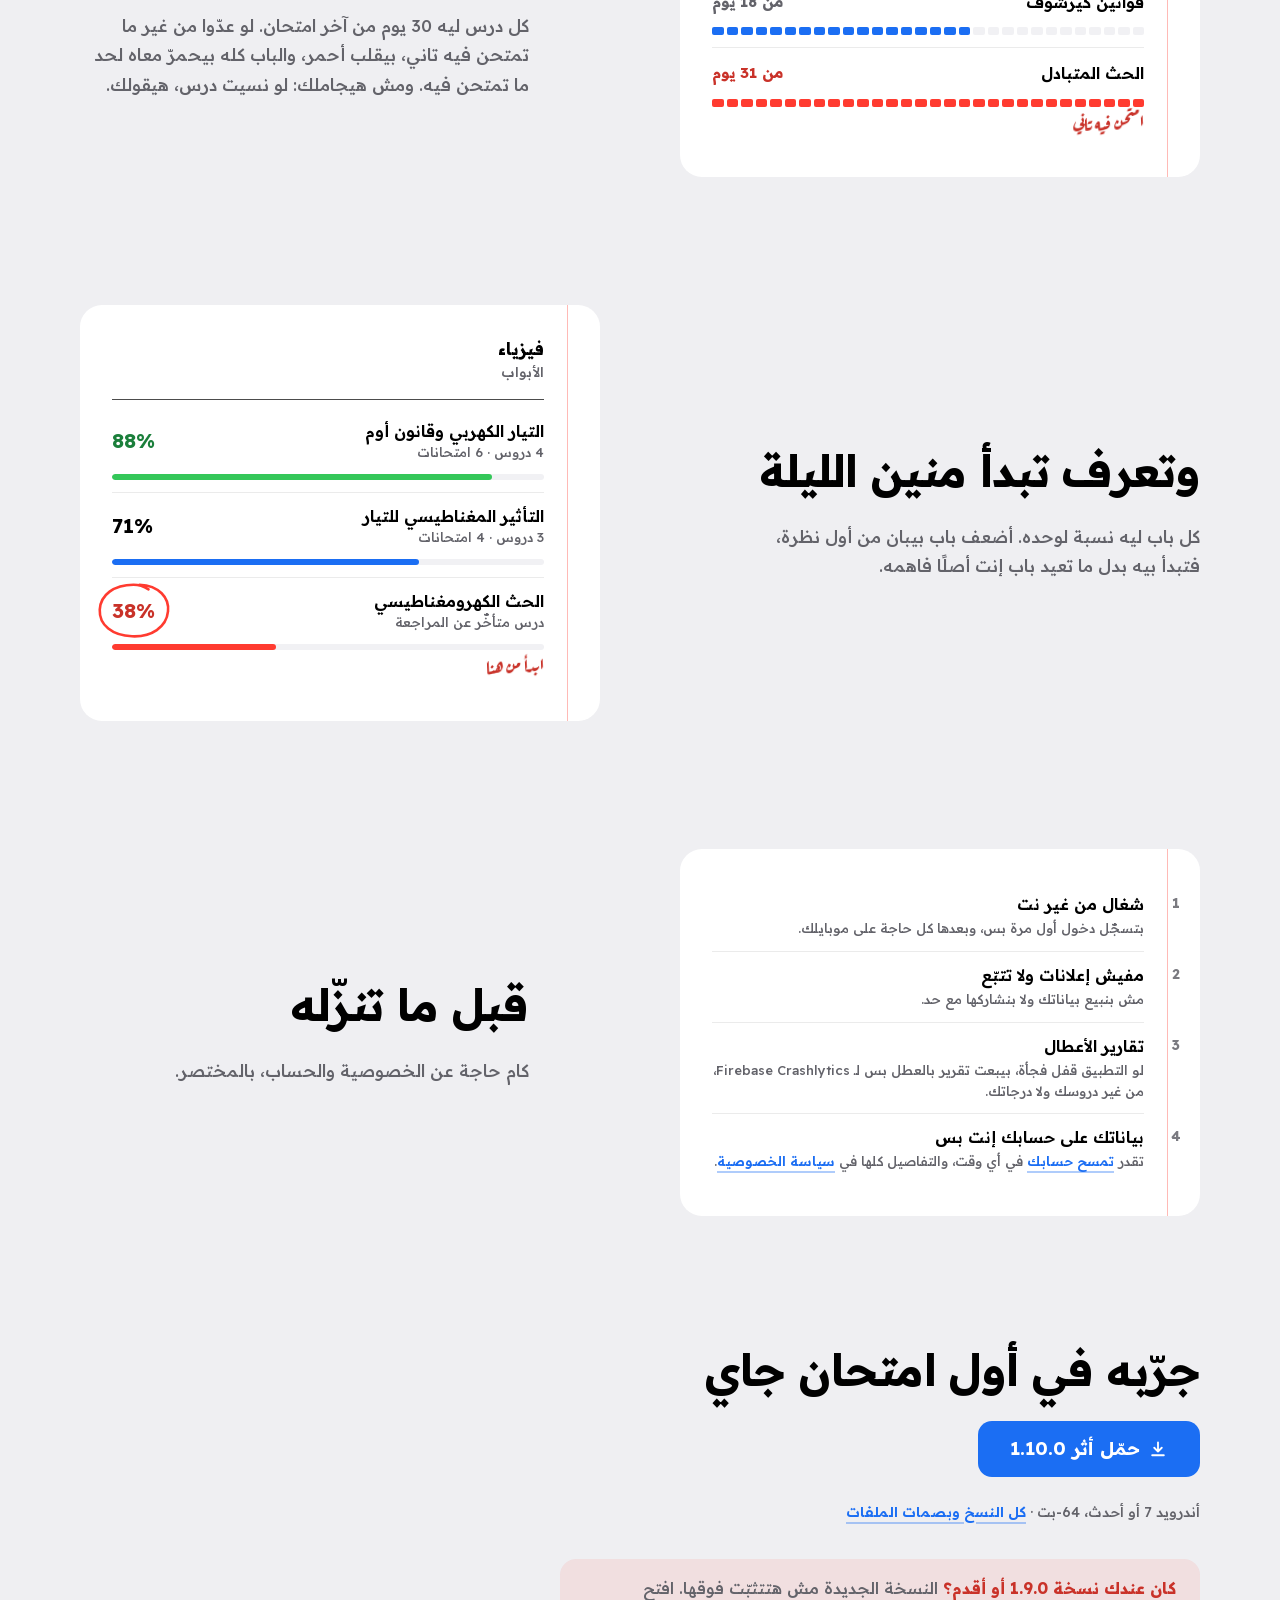
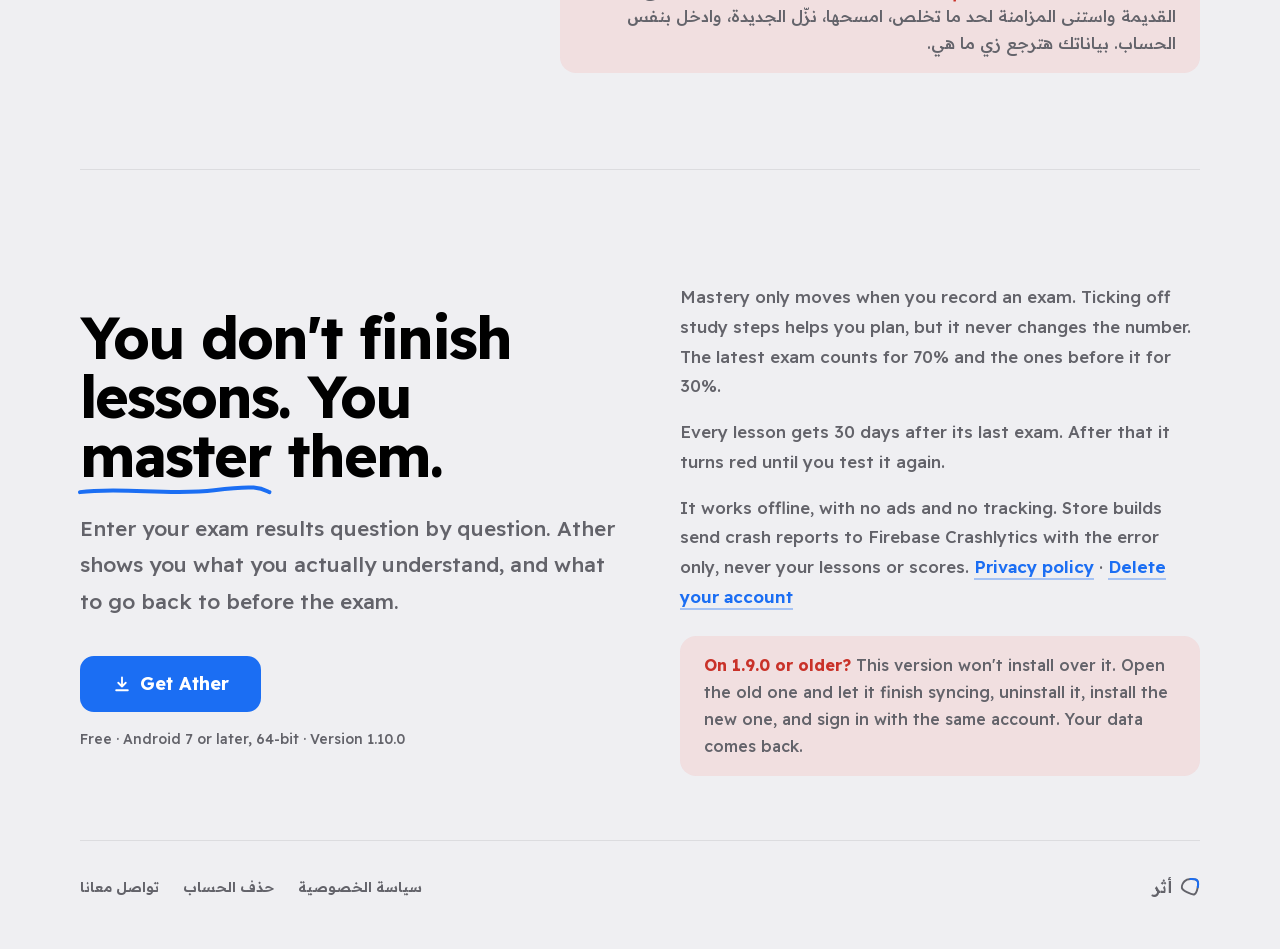
==== commit 30d55294: "site: finish-review fixes -- truthful decay copy, circled weak value, facts as a numbered sheet, spa" ====
--- a/public/index.html
+++ b/public/index.html
@@ -24,10 +24,6 @@
   </symbol>
   <symbol id="down" viewBox="0 0 24 24"><path d="M12 4v11m0 0-4.5-4.5M12 15l4.5-4.5M5 19.5h14" fill="none" stroke="currentColor" stroke-width="2.2" stroke-linecap="round" stroke-linejoin="round"/></symbol>
   <symbol id="tick" viewBox="0 0 26 26"><path class="tickmark" d="M4 14 L10 20 L22 5"/></symbol>
-  <symbol id="i-offline" viewBox="0 0 24 24"><g fill="none" stroke="currentColor" stroke-width="1.8" stroke-linecap="round" stroke-linejoin="round"><path d="M2.5 8.8a14 14 0 0 1 4.3-2.6M10.4 5.1A14 14 0 0 1 21.5 8.8M5.6 12.3a9 9 0 0 1 3.1-1.9M14.6 10.3a9 9 0 0 1 3.8 2M9 15.6a4.5 4.5 0 0 1 6 0"/><circle cx="12" cy="19" r=".9" fill="currentColor"/><path d="M3 3l18 18"/></g></symbol>
-  <symbol id="i-noads" viewBox="0 0 24 24"><g fill="none" stroke="currentColor" stroke-width="1.8" stroke-linecap="round" stroke-linejoin="round"><circle cx="12" cy="12" r="9"/><path d="M5.6 5.6l12.8 12.8"/></g></symbol>
-  <symbol id="i-report" viewBox="0 0 24 24"><g fill="none" stroke="currentColor" stroke-width="1.8" stroke-linecap="round" stroke-linejoin="round"><path d="M7 3.5h7l4 4V20a.5.5 0 0 1-.5.5h-10.5a.5.5 0 0 1-.5-.5V4a.5.5 0 0 1 .5-.5z"/><path d="M13.5 3.5V8h4.5M9.5 13h5M9.5 16.5h3"/></g></symbol>
-  <symbol id="i-cloud" viewBox="0 0 24 24"><g fill="none" stroke="currentColor" stroke-width="1.8" stroke-linecap="round" stroke-linejoin="round"><path d="M7 18.5h10.5a4 4 0 0 0 .6-7.95A6 6 0 0 0 6.6 9.1 4.75 4.75 0 0 0 7 18.5z"/><path d="M12 11.5v4.5m0 0-2-2m2 2 2-2"/></g></symbol>
 </svg>
 
 <div class="page">
@@ -44,7 +40,7 @@
 
 <section class="hero">
   <div class="hero-copy">
-    <h1 class="display">أنت لا تُنهي الدروس، بل <span class="inked">تُتقنها<svg viewBox="0 0 100 10" preserveAspectRatio="none" aria-hidden="true"><path d="M2 6 C 22 3, 48 8, 70 5 S 94 4, 98 6"/></svg></span></h1>
+    <h1 class="display">أنت لا تُنهي الدروس،<br class="lg"> بل <span class="inked">تُتقنها<svg viewBox="0 0 100 10" preserveAspectRatio="none" aria-hidden="true"><path d="M2 6 C 22 3, 48 8, 70 5 S 94 4, 98 6"/></svg></span></h1>
     <p class="lede">دخّل درجات امتحاناتك سؤال بسؤال، وأثر يقولك إنت فاهم إيه بجد، وإيه اللي محتاج ترجعله قبل الامتحان.</p>
     <div class="actions">
       <a class="btn" href="https://github.com/Yassen0-0/ather-releases/releases/latest/download/ather-latest.apk"><svg aria-hidden="true"><use href="#down"/></svg>حمّل أثر</a>
@@ -66,7 +62,7 @@
       <li><svg class="mk" aria-hidden="true"><use href="#tick"/></svg><span class="t">مقاومة الموصّل</span><span class="v">4 / 4</span></li>
       <li class="wrong">
         <svg class="mk" viewBox="0 0 26 26" aria-hidden="true"><path class="pen draw" style="--len:44;--d:520ms" d="M6 6 L20 20 M20 6 L6 20"/></svg>
-        <span class="t">قاعدة كيرشوف التانية</span><span class="v">0 / 4</span>
+        <span class="t">قانون كيرشوف التاني</span><span class="v">0 / 4</span>
         <span class="note later" style="--d:760ms">ذاكر كيرشوف تاني</span>
       </li>
       <li><svg class="mk" aria-hidden="true"><use href="#tick"/></svg><span class="t">توصيل المقاومات</span><span class="v">4 / 4</span></li>
@@ -81,8 +77,8 @@
 <section class="chapter" id="how">
   <div class="chapter-copy">
     <h2 class="h2">الرقم مش بيتحرك غير بامتحان</h2>
-    <p class="body">تقدر تعلّم إنك شفت الشرح وحليت الواجب، ودي حاجات بتساعدك تنظّم يومك. بس نسبة الإتقان بتفضل زي ما هي لحد ما تحل امتحان وتدخّل إجاباتك.</p>
-    <p class="body">والحسبة واضحة: آخر امتحان عليه 70% من الرقم، ومتوسط الامتحانات اللي قبله عليه 30%.</p>
+    <p class="body">تقدر تعلّم صح على «شفت الشرح» و«حليت الواجب»، ودي بتساعدك تنظّم يومك. بس نسبة الإتقان مش بتتحرك غير لما تحل امتحان وتدخّل إجاباتك.</p>
+    <p class="body">آخر امتحان بياخد 70% من الرقم، والامتحانات اللي قبله بياخدوا 30%.</p>
   </div>
   <article class="sheet" data-mark aria-label="خطوات مذاكرة درس، مثال">
     <header class="sheet-head">
@@ -102,8 +98,8 @@
 
 <section class="chapter flip">
   <div class="chapter-copy">
-    <h2 class="h2">ولو سبت الدرس، الرقم بينزل</h2>
-    <p class="body">كل درس ليه 30 يوم من آخر امتحان. لو عدّوا من غير ما تمتحن فيه تاني، بيقلب أحمر. التطبيق مش هيجاملك في الرقم، وده اللي بيخليه ينفعك.</p>
+    <h2 class="h2">ولو سبت الدرس، بيقلب أحمر</h2>
+    <p class="body">كل درس ليه 30 يوم من آخر امتحان. لو عدّوا من غير ما تمتحن فيه تاني، بيقلب أحمر، والباب كله بيحمرّ معاه لحد ما تمتحن فيه. ومش هيجاملك: لو نسيت درس، هيقولك.</p>
   </div>
   <article class="sheet" data-mark aria-label="عدّاد المراجعة، مثال">
     <header class="sheet-head">
@@ -111,7 +107,7 @@
     </header>
     <ul class="rows clock">
       <li><span class="t">قانون أوم</span><span class="v">من 4 أيام</span><span class="days" data-on="4"></span></li>
-      <li><span class="t">قاعدتا كيرشوف</span><span class="v">من 18 يوم</span><span class="days" data-on="18"></span></li>
+      <li><span class="t">قوانين كيرشوف</span><span class="v">من 18 يوم</span><span class="days" data-on="18"></span></li>
       <li class="late"><span class="t">الحث المتبادل</span><span class="v">من 31 يوم</span><span class="days" data-on="30"></span>
         <span class="note later" style="--d:250ms">امتحن فيه تاني</span></li>
     </ul>
@@ -131,24 +127,28 @@
       <li class="good"><span class="t">التيار الكهربي وقانون أوم<small>4 دروس · 6 امتحانات</small></span><span class="v">88%</span><span class="bar"><i style="--v:88%"></i></span></li>
       <li><span class="t">التأثير المغناطيسي للتيار<small>3 دروس · 4 امتحانات</small></span><span class="v">71%</span><span class="bar"><i style="--v:71%"></i></span></li>
       <li class="weak">
-        <svg class="ring" viewBox="0 0 300 80" preserveAspectRatio="none" aria-hidden="true"><path class="pen draw" vector-effect="non-scaling-stroke" style="--len:900;--d:150ms" d="M26 10 C120 2 250 4 290 26 C302 50 246 76 150 75 C60 74 6 68 8 42 C10 22 44 10 84 8"/></svg>
-        <span class="t">الحث الكهرومغناطيسي<small>درس متأخّر عن المراجعة</small></span><span class="v">38%</span><span class="bar"><i style="--v:38%"></i></span>
+        <span class="t">الحث الكهرومغناطيسي<small>درس متأخّر عن المراجعة</small></span>
+        <span class="v">38%<svg class="ring" viewBox="0 0 100 64" preserveAspectRatio="none" aria-hidden="true"><path class="pen draw" vector-effect="non-scaling-stroke" style="--len:300;--d:150ms" d="M58 4 C84 5 98 18 96 33 C94 50 74 61 48 60 C22 59 4 48 5 31 C6 15 24 4 50 4 C58 4 64 6 70 9"/></svg></span>
+        <span class="bar"><i style="--v:38%"></i></span>
+        <span class="note later" style="--d:650ms">ابدأ من هنا</span>
       </li>
     </ul>
-    <p style="margin-top:var(--s4)"><span class="note later" style="--d:700ms">ابدأ من هنا</span></p>
-  </article>
-</section>
-
-<section class="facts">
-  <div class="chapter-copy">
-    <h2 class="h2">حاجات لازم تعرفها قبل ما تنزّله</h2>
-  </div>
-  <ul>
-    <li><svg aria-hidden="true"><use href="#i-offline"/></svg><p><b>شغال من غير نت</b>بتسجّل دخول أول مرة بس، وبعدها كل حاجة محفوظة على موبايلك.</p></li>
-    <li><svg aria-hidden="true"><use href="#i-noads"/></svg><p><b>مفيش إعلانات ولا تتبّع</b>ومش بنبيع أو نشارك بياناتك مع أي حد.</p></li>
-    <li><svg aria-hidden="true"><use href="#i-report"/></svg><p><b>تقارير الأعطال</b>لو التطبيق وقع، بيبعت تقرير فني لخدمة اسمها <bdi class="nowrap">Firebase Crashlytics</bdi>. التقرير فيه العطل نفسه، مفيهوش دروسك ولا درجاتك.</p></li>
-    <li><svg aria-hidden="true"><use href="#i-cloud"/></svg><p><b>نسخة على حسابك إنت بس</b>وتقدر <a href="./account-deletion">تمسح حسابك</a> في أي وقت. التفاصيل في <a href="./privacy">سياسة الخصوصية</a>.</p></li>
-  </ul>
+  </article>
+</section>
+
+<section class="chapter flip facts">
+  <div class="chapter-copy">
+    <h2 class="h2">قبل ما تنزّله</h2>
+    <p class="body">كام حاجة عن الخصوصية والحساب، بالمختصر.</p>
+  </div>
+  <article class="sheet" aria-label="الخصوصية والحساب">
+    <ol class="rows numbered">
+      <li><span class="n">1</span><span class="t">شغال من غير نت<small>بتسجّل دخول أول مرة بس، وبعدها كل حاجة على موبايلك.</small></span></li>
+      <li><span class="n">2</span><span class="t">مفيش إعلانات ولا تتبّع<small>مش بنبيع بياناتك ولا بنشاركها مع حد.</small></span></li>
+      <li><span class="n">3</span><span class="t">تقارير الأعطال<small>لو التطبيق قفل فجأة، بيبعت تقرير بالعطل بس <span class="nowrap">لـ <bdi>Firebase Crashlytics</bdi>،</span> من غير دروسك ولا درجاتك.</small></span></li>
+      <li><span class="n">4</span><span class="t">بياناتك على حسابك إنت بس<small>تقدر <a href="./account-deletion">تمسح حسابك</a> في أي وقت، والتفاصيل كلها في <a href="./privacy">سياسة الخصوصية</a>.</small></span></li>
+    </ol>
+  </article>
 </section>
 
 <section class="close" id="download">
@@ -181,7 +181,7 @@
   </div>
 </section>
 
-<footer>
+<footer class="site-foot">
   <a class="brand" href="./"><svg class="mark" aria-hidden="true"><use href="#mark"/></svg>أثر</a>
   <nav aria-label="روابط">
     <a href="./privacy">سياسة الخصوصية</a>
--- a/public/assets/ather.css
+++ b/public/assets/ather.css
@@ -118,7 +118,7 @@
 h1, h2, h3 { margin: 0; font-weight: 700; text-wrap: balance; }
 b, strong { font-weight: 700; color: var(--ink); }
 
-.page { max-width: 1160px; margin: 0 auto; padding: 0 var(--gutter); }
+.page { max-width: 1200px; margin: 0 auto; padding: 0 var(--gutter); }
 
 /* ---- Top bar ------------------------------------------------------------ */
 .topbar { display: flex; align-items: center; justify-content: space-between; gap: var(--s4); padding: var(--s4) 0; }
@@ -129,14 +129,14 @@
 .topnav a:hover { color: var(--ink); }
 
 /* ---- Type --------------------------------------------------------------- */
-.display { font-size: clamp(40px, 10.5vw, 80px); line-height: 1.12; letter-spacing: -.02em; }
+.display { font-size: clamp(40px, 10.5vw, 68px); line-height: 1.12; letter-spacing: -.02em; }
 [lang="en"] .display { letter-spacing: -.035em; line-height: 1.02; }
 .h2 { font-size: clamp(28px, 6.4vw, 44px); line-height: 1.2; letter-spacing: -.015em; }
 [lang="en"] .h2 { letter-spacing: -.03em; }
 .lede { font-size: clamp(18px, 4.6vw, 21px); line-height: 1.75; color: var(--ink-2); max-width: 30em; }
 .body { color: var(--ink-2); max-width: 32em; }
-.body + .body { margin-top: var(--s4); }
-.fine { font-size: 14px; line-height: 1.6; color: var(--ink-3); }
+.body + .body { margin-top: 0; }
+.fine { font-size: 14px; line-height: 1.6; color: var(--ink-2); }
 
 /* The student's own emphasis: a ballpoint underline under one word. */
 .inked { position: relative; white-space: nowrap; }
@@ -171,7 +171,7 @@
   padding: var(--s5) var(--s5) var(--s6);
   padding-inline-start: calc(var(--margin-x) + var(--s4));
   width: 100%;
-  max-width: 560px;
+  max-width: 520px;
 }
 .sheet::after {
   content: ""; position: absolute; inset-block: 0; inset-inline-start: var(--margin-x);
@@ -208,7 +208,7 @@
 .rows li:last-child { border-bottom: 0; }
 .rows .t { font-size: 16px; font-weight: 600; line-height: 1.45; }
 .rows .t small { display: block; font-size: 13px; font-weight: 500; color: var(--ink-2); }
-.rows .v { font-size: 15px; font-weight: 700; color: var(--ink-2); }
+.rows .v { font-size: 15px; font-weight: 700; color: var(--ink-2); direction: ltr; unicode-bidi: isolate; }
 .rows .mk { position: absolute; inset-inline-start: calc(-1 * (var(--margin-x) + var(--s4)) + 2px); top: 50%; width: 24px; height: 24px; transform: translateY(-50%); }
 .rows .wrong .t { color: var(--ink-2); text-decoration: line-through; text-decoration-color: var(--pen); text-decoration-thickness: 2px; }
 .rows .wrong .v { color: var(--pen-text); }
@@ -222,6 +222,11 @@
 .sheet-foot { display: flex; align-items: baseline; justify-content: space-between; gap: var(--s4); padding-top: var(--s4); margin-top: var(--s2); border-top: 1.5px solid var(--rule-strong); }
 .sheet-foot .pct { font-size: 40px; font-weight: 700; letter-spacing: -1px; line-height: 1; }
 .sheet-foot .fine { color: var(--ink-2); }
+
+/* Numbered lines: the number sits in the margin, like a question number. */
+.numbered li { grid-template-columns: 1fr; }
+.numbered .n { position: absolute; inset-inline-start: calc(-1 * (var(--margin-x) + var(--s4)) + 8px); top: var(--s3); width: 16px; text-align: center; font-size: 14px; font-weight: 700; color: var(--ink-3); line-height: 1.45; }
+.numbered .t small { margin-top: 2px; line-height: 1.6; }
 
 /* Checklist sheet: ticked study steps that move nothing. */
 .check li { grid-template-columns: auto 1fr; }
@@ -247,19 +252,14 @@
 .report .good .bar i { background: var(--tick); }
 .report .weak .v { color: var(--pen-text); }
 .report .weak .bar i { background: var(--pen); }
-.report .weak svg.ring { position: absolute; inset: -4px -22px; width: calc(100% + 44px); height: calc(100% + 8px); overflow: visible; pointer-events: none; }
+.report .weak .v { position: relative; }
+.report .weak svg.ring { position: absolute; inset: -12px -16px; width: calc(100% + 32px); height: calc(100% + 24px); overflow: visible; pointer-events: none; }
 
 /* ---- Chapters: text beside one sheet ------------------------------------ */
 .chapter { display: grid; gap: var(--s6); padding: var(--s9) 0 0; }
 .chapter-copy { display: grid; gap: var(--s4); align-content: start; }
-.chapter-copy .h2 { margin-bottom: var(--s1); }
-
-/* ---- Facts (privacy), no container ------------------------------------- */
-.facts { padding: var(--s9) 0 0; display: grid; gap: var(--s6); }
-.facts ul { list-style: none; margin: 0; padding: 0; display: grid; gap: var(--s5); }
-.facts li { display: grid; grid-template-columns: 24px 1fr; gap: var(--s3); color: var(--ink-2); }
-.facts li svg { width: 22px; height: 22px; margin-top: 5px; }
-.facts li b { display: block; }
+.chapter-copy .h2 { margin-bottom: var(--s2); }
+
 
 /* ---- Close --------------------------------------------------------------- */
 .close { padding: var(--s9) 0 var(--s8); display: grid; gap: var(--s5); justify-items: start; }
@@ -273,31 +273,27 @@
 .en .hero { padding-bottom: var(--s8); }
 .en .display { font-size: clamp(38px, 9vw, 60px); }
 
-footer { display: flex; flex-wrap: wrap; align-items: center; justify-content: space-between; gap: var(--s4); padding: var(--s6) 0 var(--s7); border-top: 1px solid var(--rule); color: var(--ink-3); font-size: 14px; }
-footer nav { display: flex; flex-wrap: wrap; gap: var(--s2) var(--s5); }
-footer a { color: var(--ink-2); font-weight: 600; text-decoration: none; }
-footer a:hover { color: var(--ink); }
-footer .brand { font-size: 16px; color: var(--ink-2); }
-footer .mark { width: 20px; height: 20px; }
+.site-foot { display: flex; flex-wrap: wrap; align-items: center; justify-content: space-between; gap: var(--s4); padding: var(--s6) 0 var(--s7); border-top: 1px solid var(--rule); color: var(--ink-3); font-size: 14px; }
+.site-foot nav { display: flex; flex-wrap: wrap; gap: var(--s2) var(--s5); }
+.site-foot a { color: var(--ink-2); font-weight: 600; text-decoration: none; }
+.site-foot a:hover { color: var(--ink); }
+.site-foot .brand { font-size: 16px; color: var(--ink-2); }
+.site-foot .mark { width: 20px; height: 20px; }
 
 /* ---- Wider screens ------------------------------------------------------ */
 @media (min-width: 880px) {
   :root { --gutter: 40px; --margin-x: 32px; }
   .topbar { padding: var(--s5) 0; }
-  .hero { grid-template-columns: minmax(0, 1.05fr) minmax(0, .95fr); gap: var(--s8); align-items: center; padding: var(--s7) 0 var(--s10); }
+  .hero { grid-template-columns: minmax(0, 1fr) minmax(0, 520px); gap: var(--s8); align-items: center; padding: var(--s7) 0 var(--s10); }
   .hero .sheet { justify-self: end; }
   .sheet { padding: var(--s6) var(--s6) var(--s6); padding-inline-start: calc(var(--margin-x) + var(--s5)); }
   .rows .mk { inset-inline-start: calc(-1 * (var(--margin-x) + var(--s5)) + 4px); }
   .chapter { grid-template-columns: minmax(0, .85fr) minmax(0, 1.15fr); gap: var(--s8); align-items: center; padding-top: var(--s10); }
   .chapter.flip { grid-template-columns: minmax(0, 1.15fr) minmax(0, .85fr); }
   .chapter.flip .chapter-copy { order: 2; }
-  .chapter .sheet { justify-self: center; }
-  .facts { gap: var(--s7); padding-top: var(--s10); }
-  .facts ul { grid-template-columns: 1fr 1fr; gap: var(--s7) var(--s8); max-width: 980px; }
-  .facts li p { max-width: 30em; }
-  .close { padding-top: var(--s10); justify-items: center; text-align: center; }
-  .close .actions { justify-content: center; }
-  .close .migrate { text-align: start; }
+  .chapter .sheet { justify-self: end; }
+  .chapter.flip .sheet { justify-self: start; }
+  .close { padding-top: var(--s10); }
 }
 
 /* ---- Motion: the pen marks each sheet once ------------------------------ */
@@ -343,3 +339,9 @@
 @media (max-width: 480px) { table { font-size: 13px; } th, td { padding: 10px 12px; } }
 .doc footer { display: flex; justify-content: center; border: 0; padding: var(--s4) 0 var(--s7); }
 .nowrap { white-space: nowrap; }
+
+br.lg { display: none; }
+@media (min-width: 880px) { br.lg { display: inline; } }
+@media (max-width: 879px) { .topnav a[href="#how"] { display: none; } }
+.table-card table { min-width: 540px; }
+@media (min-width: 880px) { .hero .display { font-size: clamp(44px, 4.6vw, 58px); } }
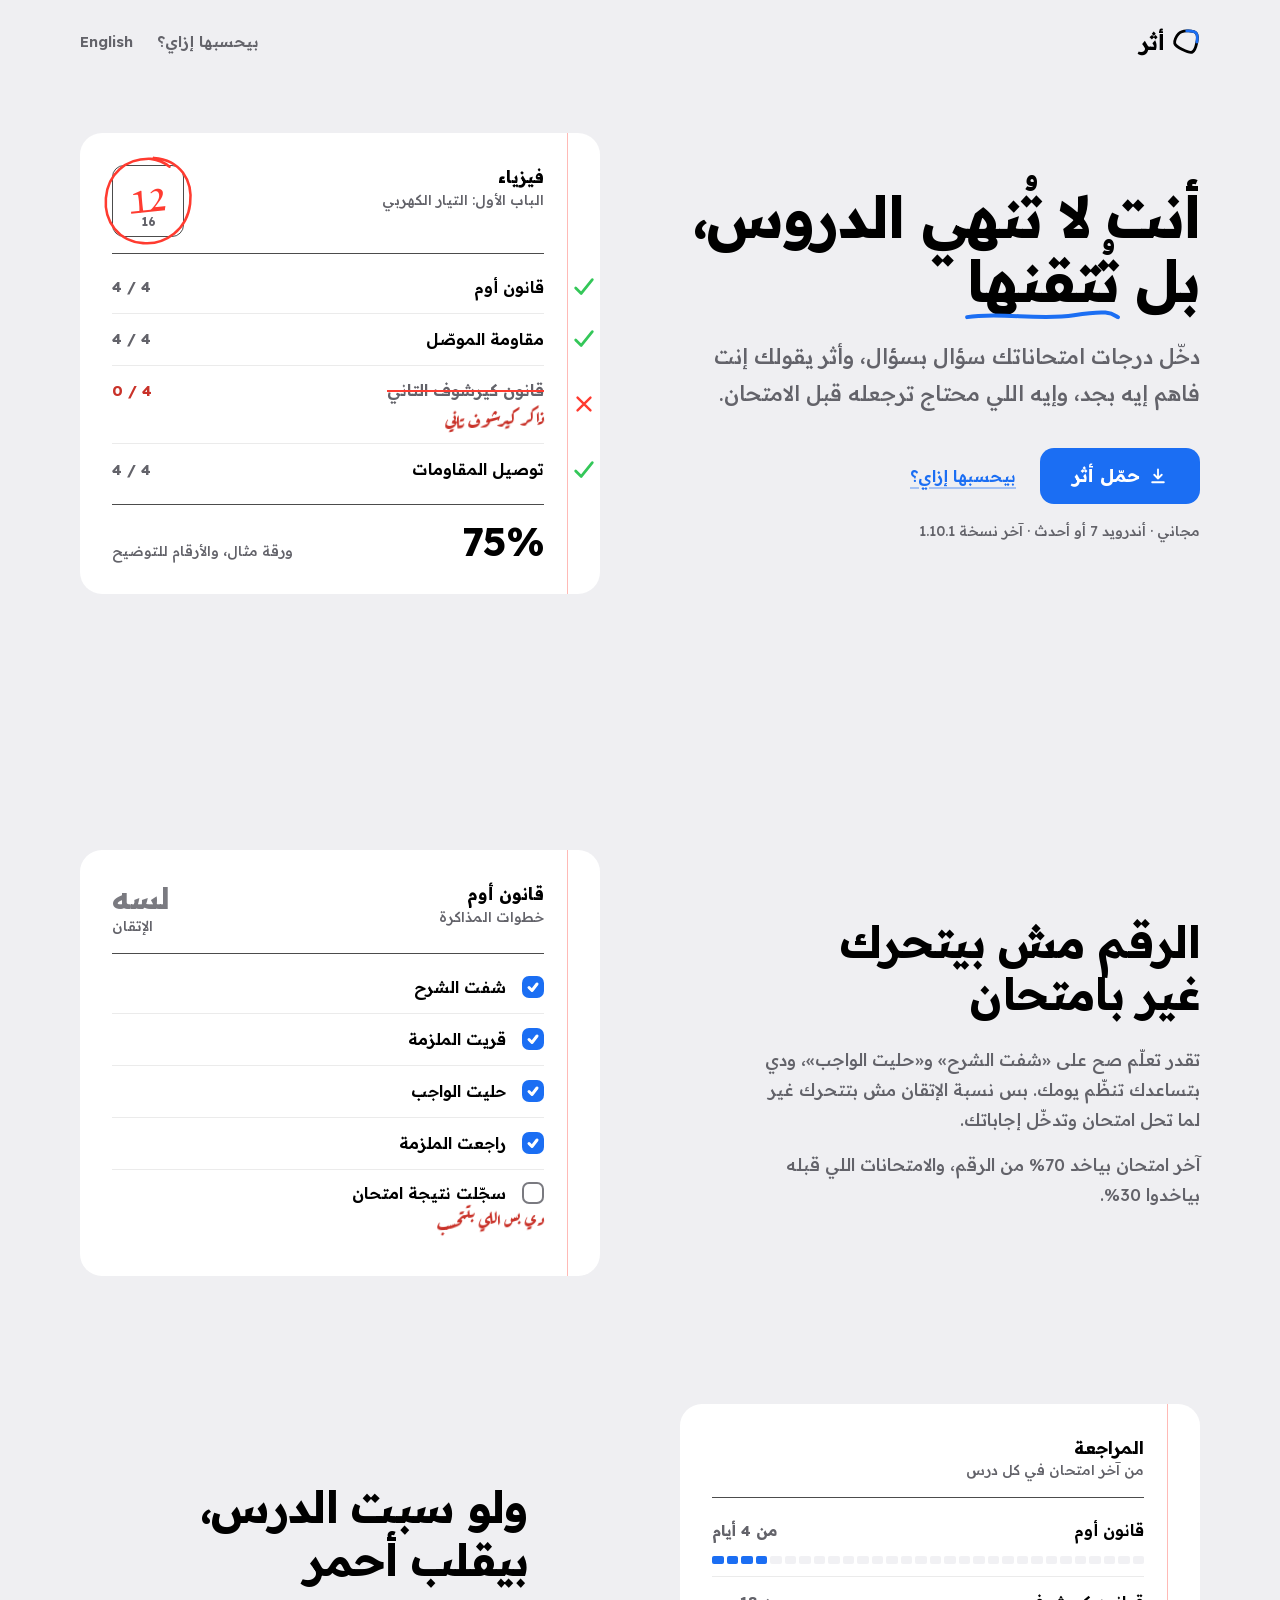
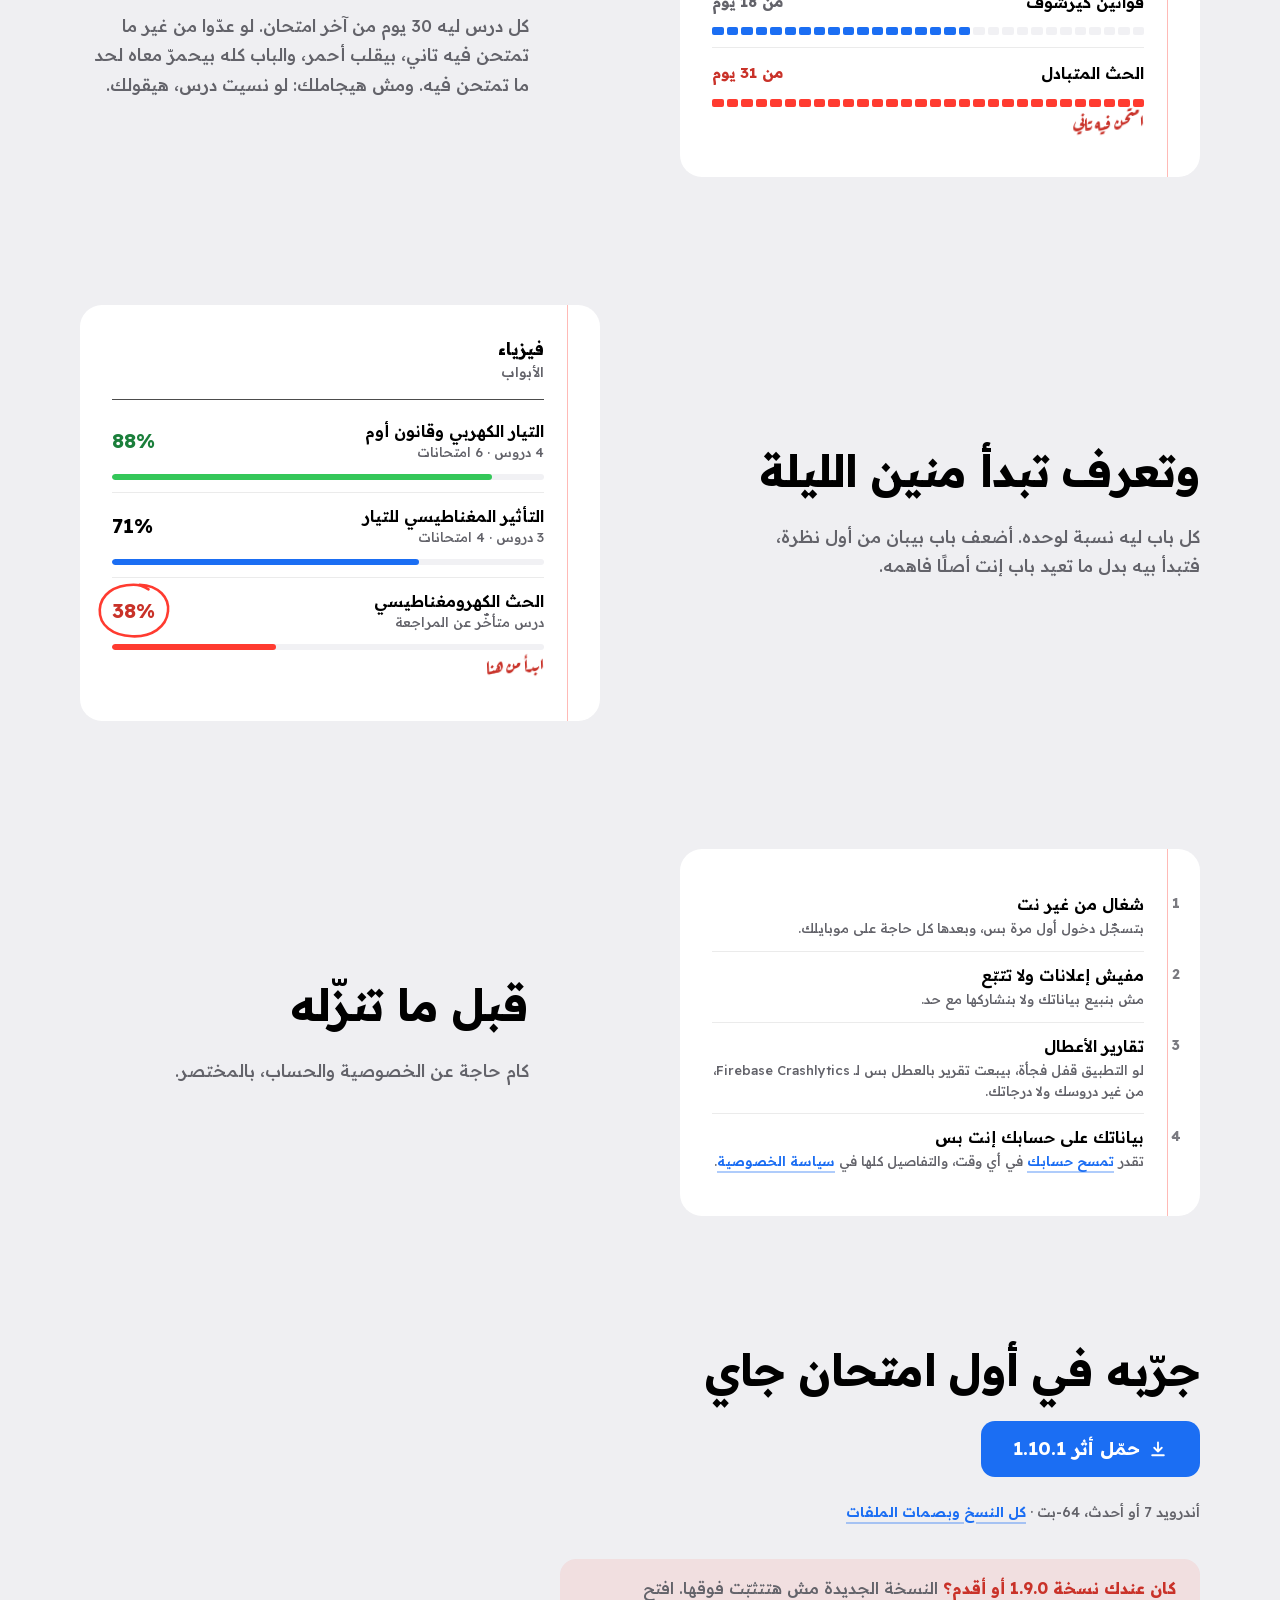
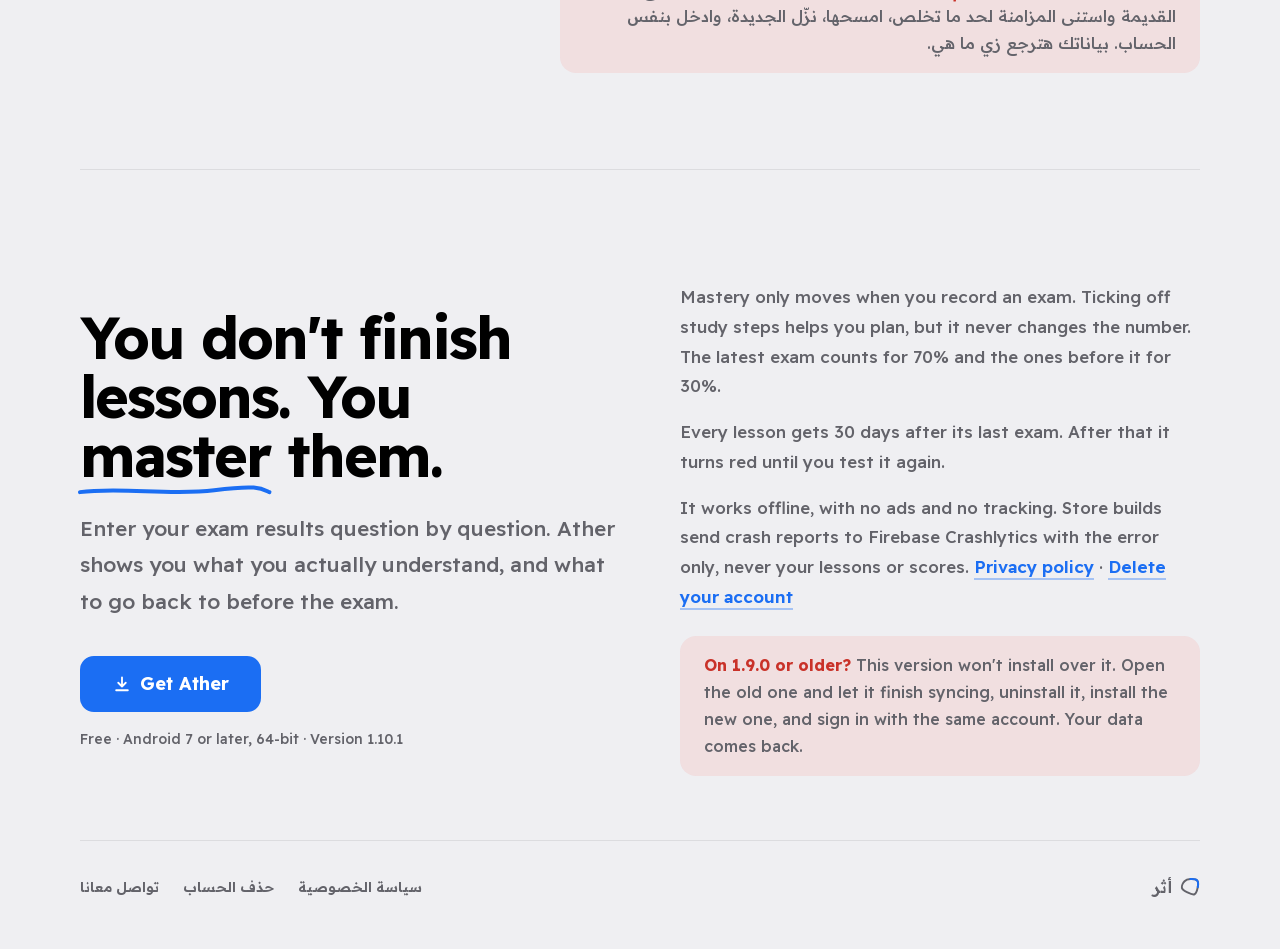
==== commit af177894: "site: name 1.10.1 as the current version Co-Authored-By: Claude Opus 5.5 <noreply@anthropic.com>" ====
--- a/public/index.html
+++ b/public/index.html
@@ -46,7 +46,7 @@
       <a class="btn" href="https://github.com/Yassen0-0/ather-releases/releases/latest/download/ather-latest.apk"><svg aria-hidden="true"><use href="#down"/></svg>حمّل أثر</a>
       <a class="textlink" href="#how">بيحسبها إزاي؟</a>
     </div>
-    <p class="fine">مجاني · أندرويد 7 أو أحدث · آخر نسخة 1.10.0</p>
+    <p class="fine">مجاني · أندرويد 7 أو أحدث · آخر نسخة 1.10.1</p>
   </div>
 
   <article class="sheet" data-mark aria-label="ورقة امتحان متصححة، مثال">
@@ -154,7 +154,7 @@
 <section class="close" id="download">
   <h2 class="h2">جرّبه في أول امتحان جاي</h2>
   <div class="actions">
-    <a class="btn" href="https://github.com/Yassen0-0/ather-releases/releases/latest/download/ather-latest.apk"><svg aria-hidden="true"><use href="#down"/></svg>حمّل أثر 1.10.0</a>
+    <a class="btn" href="https://github.com/Yassen0-0/ather-releases/releases/latest/download/ather-latest.apk"><svg aria-hidden="true"><use href="#down"/></svg>حمّل أثر 1.10.1</a>
   </div>
   <p class="fine">أندرويد 7 أو أحدث، 64-بت · <a href="https://github.com/Yassen0-0/ather-releases/releases">كل النسخ وبصمات الملفات</a></p>
   <p class="migrate"><b>كان عندك نسخة 1.9.0 أو أقدم؟</b> النسخة الجديدة مش هتتثبّت فوقها. افتح القديمة واستنى المزامنة لحد ما تخلص، امسحها، نزّل الجديدة، وادخل بنفس الحساب. بياناتك هترجع زي ما هي.</p>
@@ -170,7 +170,7 @@
       <div class="actions">
         <a class="btn" href="https://github.com/Yassen0-0/ather-releases/releases/latest/download/ather-latest.apk"><svg aria-hidden="true"><use href="#down"/></svg>Get Ather</a>
       </div>
-      <p class="fine">Free · Android 7 or later, 64-bit · Version 1.10.0</p>
+      <p class="fine">Free · Android 7 or later, 64-bit · Version 1.10.1</p>
     </div>
     <div class="chapter-copy">
       <p class="body">Mastery only moves when you record an exam. Ticking off study steps helps you plan, but it never changes the number. The latest exam counts for 70% and the ones before it for 30%.</p>
@@ -203,13 +203,17 @@
     row.setAttribute('role', 'img');
     row.setAttribute('aria-label', on + ' من 30 يوم');
   });
-  var sheets = document.querySelectorAll('[data-mark]');
+  // The first sheet is graded the moment the page opens, even when a phone
+  // shows only its top half; the rest are graded as they come into view.
+  var first = document.querySelector('.hero [data-mark]');
+  requestAnimationFrame(function () { first.classList.add('marked'); });
+  var sheets = document.querySelectorAll('main [data-mark]:not(.hero [data-mark])');
   if ('IntersectionObserver' in window) {
     var io = new IntersectionObserver(function (entries) {
       entries.forEach(function (e) {
         if (e.isIntersecting) { e.target.classList.add('marked'); io.unobserve(e.target); }
       });
-    }, { threshold: 0.3 });
+    }, { threshold: 0.15 });
     sheets.forEach(function (el) { io.observe(el); });
   } else {
     sheets.forEach(function (el) { el.classList.add('marked'); });
--- a/public/assets/ather.css
+++ b/public/assets/ather.css
@@ -343,5 +343,10 @@
 br.lg { display: none; }
 @media (min-width: 880px) { br.lg { display: inline; } }
 @media (max-width: 879px) { .topnav a[href="#how"] { display: none; } }
-.table-card table { min-width: 540px; }
+@media (max-width: 480px) {
+  .table-card table { table-layout: fixed; }
+  .table-card th:first-child, .table-card td:first-child { width: 30%; }
+  .table-card th:nth-child(2), .table-card td:nth-child(2) { width: 44%; }
+  .table-card th, .table-card td { overflow-wrap: anywhere; }
+}
 @media (min-width: 880px) { .hero .display { font-size: clamp(44px, 4.6vw, 58px); } }
